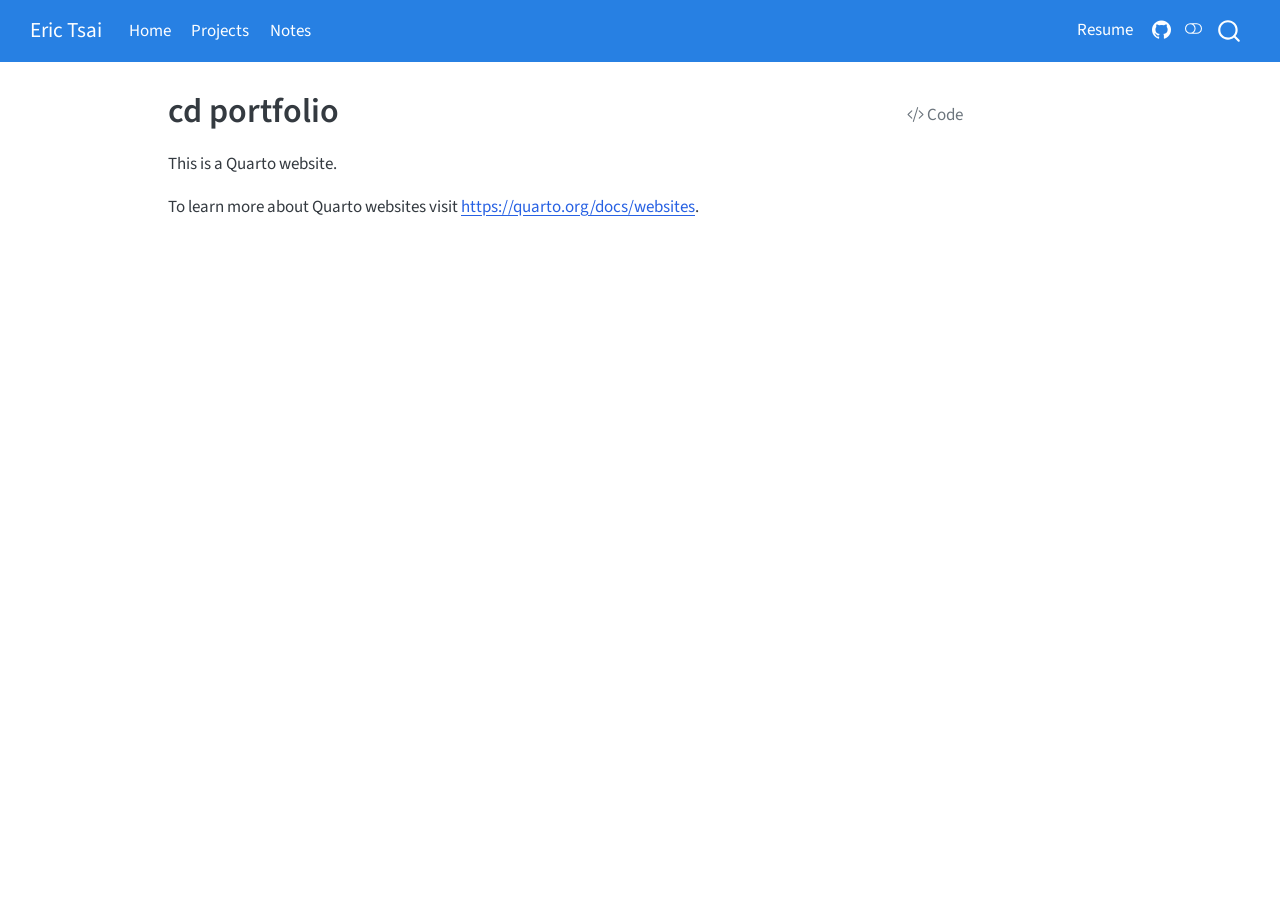
==== index.html @ af66fcae "Built site for gh-pages" ====
<!DOCTYPE html>
<html xmlns="http://www.w3.org/1999/xhtml" lang="en" xml:lang="en"><head>

<meta charset="utf-8">
<meta name="generator" content="quarto-1.9.37">

<meta name="viewport" content="width=device-width, initial-scale=1.0, user-scalable=yes">


<title>cd portfolio – Eric Tsai</title>
<style>
/* Default styles provided by pandoc.
** See https://pandoc.org/MANUAL.html#variables-for-html for config info.
*/
code{white-space: pre-wrap;}
span.smallcaps{font-variant: small-caps;}
div.columns{display: flex; gap: min(4vw, 1.5em);}
div.column{flex: auto; overflow-x: auto;}
div.hanging-indent{margin-left: 1.5em; text-indent: -1.5em;}
ul.task-list{list-style: none;}
ul.task-list li input[type="checkbox"] {
  width: 0.8em;
  margin: 0 0.8em 0.2em -1em; /* quarto-specific, see https://github.com/quarto-dev/quarto-cli/issues/4556 */ 
  vertical-align: middle;
}
/* CSS for syntax highlighting */
html { -webkit-text-size-adjust: 100%; }
pre > code.sourceCode { white-space: pre; position: relative; }
pre > code.sourceCode > span { display: inline-block; line-height: 1.25; }
pre > code.sourceCode > span:empty { height: 1.2em; }
.sourceCode { overflow: visible; }
code.sourceCode > span { color: inherit; text-decoration: inherit; }
div.sourceCode { margin: 1em 0; }
pre.sourceCode { margin: 0; }
@media screen {
div.sourceCode { overflow: auto; }
}
@media print {
pre > code.sourceCode { white-space: pre-wrap; }
pre > code.sourceCode > span { text-indent: -5em; padding-left: 5em; }
}
pre.numberSource code
  { counter-reset: source-line 0; }
pre.numberSource code > span
  { position: relative; left: -4em; counter-increment: source-line; }
pre.numberSource code > span > a:first-child::before
  { content: counter(source-line);
    position: relative; left: -1em; text-align: right; vertical-align: baseline;
    border: none; display: inline-block;
    -webkit-touch-callout: none; -webkit-user-select: none;
    -khtml-user-select: none; -moz-user-select: none;
    -ms-user-select: none; user-select: none;
    padding: 0 4px; width: 4em;
  }
pre.numberSource { margin-left: 3em;  padding-left: 4px; }
div.sourceCode
  {   }
@media screen {
pre > code.sourceCode > span > a:first-child::before { text-decoration: underline; }
}
</style>


<script src="site_libs/quarto-nav/quarto-nav.js"></script>
<script src="site_libs/quarto-nav/headroom.min.js"></script>
<script src="site_libs/clipboard/clipboard.min.js"></script>
<script src="site_libs/quarto-search/autocomplete.umd.js"></script>
<script src="site_libs/quarto-search/fuse.min.js"></script>
<script src="site_libs/quarto-search/quarto-search.js"></script>
<meta name="quarto:offset" content="./">
<script src="site_libs/quarto-html/quarto.js" type="module"></script>
<script src="site_libs/quarto-html/tabsets/tabsets.js" type="module"></script>
<script src="site_libs/quarto-html/popper.min.js"></script>
<script src="site_libs/quarto-html/tippy.umd.min.js"></script>
<script src="site_libs/quarto-html/anchor.min.js"></script>
<link href="site_libs/quarto-html/tippy.css" rel="stylesheet">
<link href="site_libs/quarto-html/quarto-syntax-highlighting-7f8f88aac4f3542376d5c11b86a4c14d.css" rel="stylesheet" class="quarto-color-scheme" id="quarto-text-highlighting-styles">
<link href="site_libs/quarto-html/quarto-syntax-highlighting-dark-d0ae9245876894da5ac7e18953ecc5cc.css" rel="stylesheet" class="quarto-color-scheme quarto-color-alternate" id="quarto-text-highlighting-styles">
<link href="site_libs/quarto-html/quarto-syntax-highlighting-7f8f88aac4f3542376d5c11b86a4c14d.css" rel="stylesheet" class="quarto-color-scheme-extra" id="quarto-text-highlighting-styles">
<script src="site_libs/bootstrap/bootstrap.min.js"></script>
<link href="site_libs/bootstrap/bootstrap-icons.css" rel="stylesheet">
<link href="site_libs/bootstrap/bootstrap-62a0fb827630e33fd95d729094ca943e.min.css" rel="stylesheet" append-hash="true" class="quarto-color-scheme" id="quarto-bootstrap" data-mode="light">
<link href="site_libs/bootstrap/bootstrap-dark-b7bdb8a837edaaf307ffe49b41388927.min.css" rel="stylesheet" append-hash="true" class="quarto-color-scheme quarto-color-alternate" id="quarto-bootstrap" data-mode="dark">
<link href="site_libs/bootstrap/bootstrap-62a0fb827630e33fd95d729094ca943e.min.css" rel="stylesheet" append-hash="true" class="quarto-color-scheme-extra" id="quarto-bootstrap" data-mode="light">
<script id="quarto-search-options" type="application/json">{
  "location": "navbar",
  "copy-button": false,
  "collapse-after": 3,
  "panel-placement": "end",
  "type": "overlay",
  "limit": 50,
  "keyboard-shortcut": [
    "f",
    "/",
    "s"
  ],
  "show-item-context": false,
  "language": {
    "search-no-results-text": "No results",
    "search-matching-documents-text": "matching documents",
    "search-copy-link-title": "Copy link to search",
    "search-hide-matches-text": "Hide additional matches",
    "search-more-match-text": "more match in this document",
    "search-more-matches-text": "more matches in this document",
    "search-clear-button-title": "Clear",
    "search-text-placeholder": "",
    "search-detached-cancel-button-title": "Cancel",
    "search-submit-button-title": "Submit",
    "search-label": "Search"
  }
}</script>


</head>

<body class="nav-fixed quarto-light"><script id="quarto-html-before-body" type="application/javascript">
    const toggleBodyColorMode = (bsSheetEl) => {
      const mode = bsSheetEl.getAttribute("data-mode");
      const bodyEl = window.document.querySelector("body");
      if (mode === "dark") {
        bodyEl.classList.add("quarto-dark");
        bodyEl.classList.remove("quarto-light");
      } else {
        bodyEl.classList.add("quarto-light");
        bodyEl.classList.remove("quarto-dark");
      }
    }
    const toggleBodyColorPrimary = () => {
      const bsSheetEl = window.document.querySelector("link#quarto-bootstrap:not([rel=disabled-stylesheet])");
      if (bsSheetEl) {
        toggleBodyColorMode(bsSheetEl);
      }
    }
    const setColorSchemeToggle = (alternate) => {
      const toggles = window.document.querySelectorAll('.quarto-color-scheme-toggle');
      for (let i=0; i < toggles.length; i++) {
        const toggle = toggles[i];
        if (toggle) {
          if (alternate) {
            toggle.classList.add("alternate");
          } else {
            toggle.classList.remove("alternate");
          }
        }
      }
    };
    const toggleColorMode = (alternate) => {
      // Switch the stylesheets
      const primaryStylesheets = window.document.querySelectorAll('link.quarto-color-scheme:not(.quarto-color-alternate)');
      const alternateStylesheets = window.document.querySelectorAll('link.quarto-color-scheme.quarto-color-alternate');
      manageTransitions('#quarto-margin-sidebar .nav-link', false);
      if (alternate) {
        // note: dark is layered on light, we don't disable primary!
        enableStylesheet(alternateStylesheets);
        for (const sheetNode of alternateStylesheets) {
          if (sheetNode.id === "quarto-bootstrap") {
            toggleBodyColorMode(sheetNode);
          }
        }
      } else {
        disableStylesheet(alternateStylesheets);
        enableStylesheet(primaryStylesheets)
        toggleBodyColorPrimary();
      }
      manageTransitions('#quarto-margin-sidebar .nav-link', true);
      // Switch the toggles
      setColorSchemeToggle(alternate)
      // Hack to workaround the fact that safari doesn't
      // properly recolor the scrollbar when toggling (#1455)
      if (navigator.userAgent.indexOf('Safari') > 0 && navigator.userAgent.indexOf('Chrome') == -1) {
        manageTransitions("body", false);
        window.scrollTo(0, 1);
        setTimeout(() => {
          window.scrollTo(0, 0);
          manageTransitions("body", true);
        }, 40);
      }
    }
    const disableStylesheet = (stylesheets) => {
      for (let i=0; i < stylesheets.length; i++) {
        const stylesheet = stylesheets[i];
        stylesheet.rel = 'disabled-stylesheet';
      }
    }
    const enableStylesheet = (stylesheets) => {
      for (let i=0; i < stylesheets.length; i++) {
        const stylesheet = stylesheets[i];
        if(stylesheet.rel !== 'stylesheet') { // for Chrome, which will still FOUC without this check
          stylesheet.rel = 'stylesheet';
        }
      }
    }
    const manageTransitions = (selector, allowTransitions) => {
      const els = window.document.querySelectorAll(selector);
      for (let i=0; i < els.length; i++) {
        const el = els[i];
        if (allowTransitions) {
          el.classList.remove('notransition');
        } else {
          el.classList.add('notransition');
        }
      }
    }
    const isFileUrl = () => {
      return window.location.protocol === 'file:';
    }
    const hasAlternateSentinel = () => {
      let styleSentinel = getColorSchemeSentinel();
      if (styleSentinel !== null) {
        return styleSentinel === "alternate";
      } else {
        return false;
      }
    }
    const setStyleSentinel = (alternate) => {
      const value = alternate ? "alternate" : "default";
      if (!isFileUrl()) {
        window.localStorage.setItem("quarto-color-scheme", value);
      } else {
        localAlternateSentinel = value;
      }
    }
    const getColorSchemeSentinel = () => {
      if (!isFileUrl()) {
        const storageValue = window.localStorage.getItem("quarto-color-scheme");
        return storageValue != null ? storageValue : localAlternateSentinel;
      } else {
        return localAlternateSentinel;
      }
    }
    const toggleGiscusIfUsed = (isAlternate, darkModeDefault) => {
      const baseTheme = document.querySelector('#giscus-base-theme')?.value ?? 'light';
      const alternateTheme = document.querySelector('#giscus-alt-theme')?.value ?? 'dark';
      let newTheme = '';
      if(authorPrefersDark) {
        newTheme = isAlternate ? baseTheme : alternateTheme;
      } else {
        newTheme = isAlternate ? alternateTheme : baseTheme;
      }
      const changeGiscusTheme = () => {
        // From: https://github.com/giscus/giscus/issues/336
        const sendMessage = (message) => {
          const iframe = document.querySelector('iframe.giscus-frame');
          if (!iframe) return;
          iframe.contentWindow.postMessage({ giscus: message }, 'https://giscus.app');
        }
        sendMessage({
          setConfig: {
            theme: newTheme
          }
        });
      }
      const isGiscussLoaded = window.document.querySelector('iframe.giscus-frame') !== null;
      if (isGiscussLoaded) {
        changeGiscusTheme();
      }
    };
    const authorPrefersDark = false;
    const darkModeDefault = authorPrefersDark;
      document.querySelector('link#quarto-text-highlighting-styles.quarto-color-scheme-extra').rel = 'disabled-stylesheet';
      document.querySelector('link#quarto-bootstrap.quarto-color-scheme-extra').rel = 'disabled-stylesheet';
    let localAlternateSentinel = darkModeDefault ? 'alternate' : 'default';
    // Dark / light mode switch
    window.quartoToggleColorScheme = () => {
      // Read the current dark / light value
      let toAlternate = !hasAlternateSentinel();
      toggleColorMode(toAlternate);
      setStyleSentinel(toAlternate);
      toggleGiscusIfUsed(toAlternate, darkModeDefault);
      window.dispatchEvent(new Event('resize'));
    };
    // Switch to dark mode if need be
    if (hasAlternateSentinel()) {
      toggleColorMode(true);
    } else {
      toggleColorMode(false);
    }
  </script>

<div id="quarto-search-results"></div>
  <header id="quarto-header" class="headroom fixed-top">
    <nav class="navbar navbar-expand-lg " data-bs-theme="dark">
      <div class="navbar-container container-fluid">
      <div class="navbar-brand-container mx-auto">
    <a class="navbar-brand" href="./index.html">
    <span class="navbar-title">Eric Tsai</span>
    </a>
  </div>
            <div id="quarto-search" class="" title="Search"></div>
          <button class="navbar-toggler" type="button" data-bs-toggle="collapse" data-bs-target="#navbarCollapse" aria-controls="navbarCollapse" role="menu" aria-expanded="false" aria-label="Toggle navigation" onclick="if (window.quartoToggleHeadroom) { window.quartoToggleHeadroom(); }">
  <span class="navbar-toggler-icon"></span>
</button>
          <div class="collapse navbar-collapse" id="navbarCollapse">
            <ul class="navbar-nav navbar-nav-scroll me-auto">
  <li class="nav-item">
    <a class="nav-link active" href="./index.html" aria-current="page"> 
<span class="menu-text">Home</span></a>
  </li>  
  <li class="nav-item">
    <a class="nav-link" href="./projects.html"> 
<span class="menu-text">Projects</span></a>
  </li>  
  <li class="nav-item">
    <a class="nav-link" href="./notes.html"> 
<span class="menu-text">Notes</span></a>
  </li>  
</ul>
            <ul class="navbar-nav navbar-nav-scroll ms-auto">
  <li class="nav-item">
    <a class="nav-link" href="./cv.html"> 
<span class="menu-text">Resume</span></a>
  </li>  
  <li class="nav-item compact">
    <a class="nav-link" href="https://github.com/naughtyourboi"> <i class="bi bi-github" role="img">
</i> 
<span class="menu-text"></span></a>
  </li>  
</ul>
          </div> <!-- /navcollapse -->
            <div class="quarto-navbar-tools">
  <a href="" class="quarto-color-scheme-toggle quarto-navigation-tool  px-1" onclick="window.quartoToggleColorScheme(); return false;" title="Toggle dark mode"><i class="bi"></i></a>
</div>
      </div> <!-- /container-fluid -->
    </nav>
</header>
<!-- content -->
<div id="quarto-content" class="quarto-container page-columns page-rows-contents page-layout-article page-navbar">
<!-- sidebar -->
<!-- margin-sidebar -->
    <div id="quarto-margin-sidebar" class="sidebar margin-sidebar zindex-bottom">
        
    </div>
<!-- main -->
<main class="content" id="quarto-document-content">


<header id="title-block-header" class="quarto-title-block default">
<div class="quarto-title">
<div class="quarto-title-block"><div><h1 class="title">cd portfolio</h1><button type="button" class="btn code-tools-button" id="quarto-code-tools-source"><i class="bi"></i> Code</button></div></div>
</div>



<div class="quarto-title-meta">

    
  
    
  </div>
  


</header>


<p>This is a Quarto website.</p>
<p>To learn more about Quarto websites visit <a href="https://quarto.org/docs/websites" class="uri">https://quarto.org/docs/websites</a>.</p>


<!-- -->


</main> <!-- /main -->
<script id="quarto-html-after-body" type="application/javascript">
  window.document.addEventListener("DOMContentLoaded", function (event) {
    // Ensure there is a toggle, if there isn't float one in the top right
    if (window.document.querySelector('.quarto-color-scheme-toggle') === null) {
      const a = window.document.createElement('a');
      a.classList.add('top-right');
      a.classList.add('quarto-color-scheme-toggle');
      a.href = "";
      a.onclick = function() { try { window.quartoToggleColorScheme(); } catch {} return false; };
      const i = window.document.createElement("i");
      i.classList.add('bi');
      a.appendChild(i);
      window.document.body.appendChild(a);
    }
    setColorSchemeToggle(hasAlternateSentinel())
    const icon = "";
    const anchorJS = new window.AnchorJS();
    anchorJS.options = {
      placement: 'right',
      icon: icon
    };
    anchorJS.add('.anchored');
    const isCodeAnnotation = (el) => {
      for (const clz of el.classList) {
        if (clz.startsWith('code-annotation-')) {                     
          return true;
        }
      }
      return false;
    }
    const onCopySuccess = function(e) {
      // button target
      const button = e.trigger;
      // don't keep focus
      button.blur();
      // flash "checked"
      button.classList.add('code-copy-button-checked');
      var currentTitle = button.getAttribute("title");
      button.setAttribute("title", "Copied!");
      let tooltip;
      if (window.bootstrap) {
        button.setAttribute("data-bs-toggle", "tooltip");
        button.setAttribute("data-bs-placement", "left");
        button.setAttribute("data-bs-title", "Copied!");
        tooltip = new bootstrap.Tooltip(button, 
          { trigger: "manual", 
            customClass: "code-copy-button-tooltip",
            offset: [0, -8]});
        tooltip.show();    
      }
      setTimeout(function() {
        if (tooltip) {
          tooltip.hide();
          button.removeAttribute("data-bs-title");
          button.removeAttribute("data-bs-toggle");
          button.removeAttribute("data-bs-placement");
        }
        button.setAttribute("title", currentTitle);
        button.classList.remove('code-copy-button-checked');
      }, 1000);
      // clear code selection
      e.clearSelection();
    }
    const getTextToCopy = function(trigger) {
      const outerScaffold = trigger.parentElement.cloneNode(true);
      const codeEl = outerScaffold.querySelector('code');
      for (const childEl of codeEl.children) {
        if (isCodeAnnotation(childEl)) {
          childEl.remove();
        }
      }
      return codeEl.innerText;
    }
    const clipboard = new window.ClipboardJS('.code-copy-button:not([data-in-quarto-modal])', {
      text: getTextToCopy
    });
    clipboard.on('success', onCopySuccess);
    if (window.document.getElementById('quarto-embedded-source-code-modal')) {
      const clipboardModal = new window.ClipboardJS('.code-copy-button[data-in-quarto-modal]', {
        text: getTextToCopy,
        container: window.document.getElementById('quarto-embedded-source-code-modal')
      });
      clipboardModal.on('success', onCopySuccess);
    }
    const viewSource = window.document.getElementById('quarto-view-source') ||
                       window.document.getElementById('quarto-code-tools-source');
    if (viewSource) {
      const sourceUrl = viewSource.getAttribute("data-quarto-source-url");
      viewSource.addEventListener("click", function(e) {
        if (sourceUrl) {
          // rstudio viewer pane
          if (/\bcapabilities=\b/.test(window.location)) {
            window.open(sourceUrl);
          } else {
            window.location.href = sourceUrl;
          }
        } else {
          const modal = new bootstrap.Modal(document.getElementById('quarto-embedded-source-code-modal'));
          modal.show();
        }
        return false;
      });
    }
    function toggleCodeHandler(show) {
      return function(e) {
        const detailsSrc = window.document.querySelectorAll(".cell > details > .sourceCode");
        for (let i=0; i<detailsSrc.length; i++) {
          const details = detailsSrc[i].parentElement;
          if (show) {
            details.open = true;
          } else {
            details.removeAttribute("open");
          }
        }
        const cellCodeDivs = window.document.querySelectorAll(".cell > .sourceCode");
        const fromCls = show ? "hidden" : "unhidden";
        const toCls = show ? "unhidden" : "hidden";
        for (let i=0; i<cellCodeDivs.length; i++) {
          const codeDiv = cellCodeDivs[i];
          if (codeDiv.classList.contains(fromCls)) {
            codeDiv.classList.remove(fromCls);
            codeDiv.classList.add(toCls);
          } 
        }
        return false;
      }
    }
    const hideAllCode = window.document.getElementById("quarto-hide-all-code");
    if (hideAllCode) {
      hideAllCode.addEventListener("click", toggleCodeHandler(false));
    }
    const showAllCode = window.document.getElementById("quarto-show-all-code");
    if (showAllCode) {
      showAllCode.addEventListener("click", toggleCodeHandler(true));
    }
      var localhostRegex = new RegExp(/^(?:http|https):\/\/localhost\:?[0-9]*\//);
      var mailtoRegex = new RegExp(/^mailto:/);
        var filterRegex = new RegExp("https:\/\/naughtyourboi\.github\.io\/");
      var isInternal = (href) => {
          return filterRegex.test(href) || localhostRegex.test(href) || mailtoRegex.test(href);
      }
      // Inspect non-navigation links and adorn them if external
     var links = window.document.querySelectorAll('a[href]:not(.nav-link):not(.navbar-brand):not(.toc-action):not(.sidebar-link):not(.sidebar-item-toggle):not(.pagination-link):not(.no-external):not([aria-hidden]):not(.dropdown-item):not(.quarto-navigation-tool):not(.about-link)');
      for (var i=0; i<links.length; i++) {
        const link = links[i];
        if (!isInternal(link.href)) {
          // undo the damage that might have been done by quarto-nav.js in the case of
          // links that we want to consider external
          if (link.dataset.originalHref !== undefined) {
            link.href = link.dataset.originalHref;
          }
        }
      }
    function tippyHover(el, contentFn, onTriggerFn, onUntriggerFn) {
      const config = {
        allowHTML: true,
        maxWidth: 500,
        delay: 100,
        arrow: false,
        appendTo: function(el) {
            return el.parentElement;
        },
        interactive: true,
        interactiveBorder: 10,
        theme: 'quarto',
        placement: 'bottom-start',
      };
      if (contentFn) {
        config.content = contentFn;
      }
      if (onTriggerFn) {
        config.onTrigger = onTriggerFn;
      }
      if (onUntriggerFn) {
        config.onUntrigger = onUntriggerFn;
      }
      window.tippy(el, config); 
    }
    const noterefs = window.document.querySelectorAll('a[role="doc-noteref"]');
    for (var i=0; i<noterefs.length; i++) {
      const ref = noterefs[i];
      tippyHover(ref, function() {
        // use id or data attribute instead here
        let href = ref.getAttribute('data-footnote-href') || ref.getAttribute('href');
        try { href = new URL(href).hash; } catch {}
        const id = href.replace(/^#\/?/, "");
        const note = window.document.getElementById(id);
        if (note) {
          return note.innerHTML;
        } else {
          return "";
        }
      });
    }
    const xrefs = window.document.querySelectorAll('a.quarto-xref');
    const processXRef = (id, note) => {
      // Strip column container classes
      const stripColumnClz = (el) => {
        el.classList.remove("page-full", "page-columns");
        if (el.children) {
          for (const child of el.children) {
            stripColumnClz(child);
          }
        }
      }
      stripColumnClz(note)
      if (id === null || id.startsWith('sec-')) {
        // Special case sections, only their first couple elements
        const container = document.createElement("div");
        if (note.children && note.children.length > 2) {
          container.appendChild(note.children[0].cloneNode(true));
          for (let i = 1; i < note.children.length; i++) {
            const child = note.children[i];
            if (child.tagName === "P" && child.innerText === "") {
              continue;
            } else {
              container.appendChild(child.cloneNode(true));
              break;
            }
          }
          if (window.Quarto?.typesetMath) {
            window.Quarto.typesetMath(container);
          }
          return container.innerHTML
        } else {
          if (window.Quarto?.typesetMath) {
            window.Quarto.typesetMath(note);
          }
          return note.innerHTML;
        }
      } else {
        // Remove any anchor links if they are present
        const anchorLink = note.querySelector('a.anchorjs-link');
        if (anchorLink) {
          anchorLink.remove();
        }
        if (window.Quarto?.typesetMath) {
          window.Quarto.typesetMath(note);
        }
        if (note.classList.contains("callout")) {
          return note.outerHTML;
        } else {
          return note.innerHTML;
        }
      }
    }
    for (var i=0; i<xrefs.length; i++) {
      const xref = xrefs[i];
      tippyHover(xref, undefined, function(instance) {
        instance.disable();
        let url = xref.getAttribute('href');
        let hash = undefined; 
        if (url.startsWith('#')) {
          hash = url;
        } else {
          try { hash = new URL(url).hash; } catch {}
        }
        if (hash) {
          const id = hash.replace(/^#\/?/, "");
          const note = window.document.getElementById(id);
          if (note !== null) {
            try {
              const html = processXRef(id, note.cloneNode(true));
              instance.setContent(html);
            } finally {
              instance.enable();
              instance.show();
            }
          } else {
            // See if we can fetch this
            fetch(url.split('#')[0])
            .then(res => res.text())
            .then(html => {
              const parser = new DOMParser();
              const htmlDoc = parser.parseFromString(html, "text/html");
              const note = htmlDoc.getElementById(id);
              if (note !== null) {
                const html = processXRef(id, note);
                instance.setContent(html);
              } 
            }).finally(() => {
              instance.enable();
              instance.show();
            });
          }
        } else {
          // See if we can fetch a full url (with no hash to target)
          // This is a special case and we should probably do some content thinning / targeting
          fetch(url)
          .then(res => res.text())
          .then(html => {
            const parser = new DOMParser();
            const htmlDoc = parser.parseFromString(html, "text/html");
            const note = htmlDoc.querySelector('main.content');
            if (note !== null) {
              // This should only happen for chapter cross references
              // (since there is no id in the URL)
              // remove the first header
              if (note.children.length > 0 && note.children[0].tagName === "HEADER") {
                note.children[0].remove();
              }
              const html = processXRef(null, note);
              instance.setContent(html);
            } 
          }).finally(() => {
            instance.enable();
            instance.show();
          });
        }
      }, function(instance) {
      });
    }
        let selectedAnnoteEl;
        const selectorForAnnotation = ( cell, annotation) => {
          let cellAttr = 'data-code-cell="' + cell + '"';
          let lineAttr = 'data-code-annotation="' +  annotation + '"';
          const selector = 'span[' + cellAttr + '][' + lineAttr + ']';
          return selector;
        }
        const selectCodeLines = (annoteEl) => {
          const doc = window.document;
          const targetCell = annoteEl.getAttribute("data-target-cell");
          const targetAnnotation = annoteEl.getAttribute("data-target-annotation");
          const annoteSpan = window.document.querySelector(selectorForAnnotation(targetCell, targetAnnotation));
          const lines = annoteSpan.getAttribute("data-code-lines").split(",");
          const lineIds = lines.map((line) => {
            return targetCell + "-" + line;
          })
          let top = null;
          let height = null;
          let parent = null;
          if (lineIds.length > 0) {
              //compute the position of the single el (top and bottom and make a div)
              const el = window.document.getElementById(lineIds[0]);
              top = el.offsetTop;
              height = el.offsetHeight;
              parent = el.parentElement.parentElement;
            if (lineIds.length > 1) {
              const lastEl = window.document.getElementById(lineIds[lineIds.length - 1]);
              const bottom = lastEl.offsetTop + lastEl.offsetHeight;
              height = bottom - top;
            }
            if (top !== null && height !== null && parent !== null) {
              // cook up a div (if necessary) and position it 
              let div = window.document.getElementById("code-annotation-line-highlight");
              if (div === null) {
                div = window.document.createElement("div");
                div.setAttribute("id", "code-annotation-line-highlight");
                div.style.position = 'absolute';
                parent.appendChild(div);
              }
              div.style.top = top - 2 + "px";
              div.style.height = height + 4 + "px";
              div.style.left = 0;
              let gutterDiv = window.document.getElementById("code-annotation-line-highlight-gutter");
              if (gutterDiv === null) {
                gutterDiv = window.document.createElement("div");
                gutterDiv.setAttribute("id", "code-annotation-line-highlight-gutter");
                gutterDiv.style.position = 'absolute';
                const codeCell = window.document.getElementById(targetCell);
                const gutter = codeCell.querySelector('.code-annotation-gutter');
                gutter.appendChild(gutterDiv);
              }
              gutterDiv.style.top = top - 2 + "px";
              gutterDiv.style.height = height + 4 + "px";
            }
            selectedAnnoteEl = annoteEl;
          }
        };
        const unselectCodeLines = () => {
          const elementsIds = ["code-annotation-line-highlight", "code-annotation-line-highlight-gutter"];
          elementsIds.forEach((elId) => {
            const div = window.document.getElementById(elId);
            if (div) {
              div.remove();
            }
          });
          selectedAnnoteEl = undefined;
        };
          // Handle positioning of the toggle
      window.addEventListener(
        "resize",
        throttle(() => {
          elRect = undefined;
          if (selectedAnnoteEl) {
            selectCodeLines(selectedAnnoteEl);
          }
        }, 10)
      );
      function throttle(fn, ms) {
      let throttle = false;
      let timer;
        return (...args) => {
          if(!throttle) { // first call gets through
              fn.apply(this, args);
              throttle = true;
          } else { // all the others get throttled
              if(timer) clearTimeout(timer); // cancel #2
              timer = setTimeout(() => {
                fn.apply(this, args);
                timer = throttle = false;
              }, ms);
          }
        };
      }
        // Attach click handler to the DT
        const annoteDls = window.document.querySelectorAll('dt[data-target-cell]');
        for (const annoteDlNode of annoteDls) {
          annoteDlNode.addEventListener('click', (event) => {
            const clickedEl = event.target;
            if (clickedEl !== selectedAnnoteEl) {
              unselectCodeLines();
              const activeEl = window.document.querySelector('dt[data-target-cell].code-annotation-active');
              if (activeEl) {
                activeEl.classList.remove('code-annotation-active');
              }
              selectCodeLines(clickedEl);
              clickedEl.classList.add('code-annotation-active');
            } else {
              // Unselect the line
              unselectCodeLines();
              clickedEl.classList.remove('code-annotation-active');
            }
          });
        }
    const findCites = (el) => {
      const parentEl = el.parentElement;
      if (parentEl) {
        const cites = parentEl.dataset.cites;
        if (cites) {
          return {
            el,
            cites: cites.split(' ')
          };
        } else {
          return findCites(el.parentElement)
        }
      } else {
        return undefined;
      }
    };
    var bibliorefs = window.document.querySelectorAll('a[role="doc-biblioref"]');
    for (var i=0; i<bibliorefs.length; i++) {
      const ref = bibliorefs[i];
      const citeInfo = findCites(ref);
      if (citeInfo) {
        tippyHover(citeInfo.el, function() {
          var popup = window.document.createElement('div');
          citeInfo.cites.forEach(function(cite) {
            var citeDiv = window.document.createElement('div');
            citeDiv.classList.add('hanging-indent');
            citeDiv.classList.add('csl-entry');
            var biblioDiv = window.document.getElementById('ref-' + cite);
            if (biblioDiv) {
              citeDiv.innerHTML = biblioDiv.innerHTML;
            }
            popup.appendChild(citeDiv);
          });
          return popup.innerHTML;
        });
      }
    }
  });
  </script><div class="modal fade" id="quarto-embedded-source-code-modal" tabindex="-1" aria-labelledby="quarto-embedded-source-code-modal-label" aria-hidden="true"><div class="modal-dialog modal-dialog-scrollable"><div class="modal-content"><div class="modal-header"><h5 class="modal-title" id="quarto-embedded-source-code-modal-label">Source Code</h5><button class="btn-close" data-bs-dismiss="modal"></button></div><div class="modal-body"><div class="">
<div class="code-copy-outer-scaffold"><div class="sourceCode" id="cb1" data-shortcodes="false"><pre class="sourceCode markdown code-with-copy"><code class="sourceCode markdown"><span id="cb1-1"><a href="#cb1-1" aria-hidden="true" tabindex="-1"></a><span class="co">---</span></span>
<span id="cb1-2"><a href="#cb1-2" aria-hidden="true" tabindex="-1"></a><span class="an">title:</span><span class="co"> "cd portfolio"</span></span>
<span id="cb1-3"><a href="#cb1-3" aria-hidden="true" tabindex="-1"></a><span class="co">---</span></span>
<span id="cb1-4"><a href="#cb1-4" aria-hidden="true" tabindex="-1"></a></span>
<span id="cb1-5"><a href="#cb1-5" aria-hidden="true" tabindex="-1"></a>This is a Quarto website.</span>
<span id="cb1-6"><a href="#cb1-6" aria-hidden="true" tabindex="-1"></a></span>
<span id="cb1-7"><a href="#cb1-7" aria-hidden="true" tabindex="-1"></a>To learn more about Quarto websites visit <span class="ot">&lt;https://quarto.org/docs/websites&gt;</span>.</span></code></pre></div><button title="Copy to Clipboard" class="code-copy-button" data-in-quarto-modal=""><i class="bi"></i></button></div>
</div></div></div></div></div>
</div> <!-- /content -->




</body></html>
---- site_libs/quarto-html/tippy.css ----
.tippy-box[data-animation=fade][data-state=hidden]{opacity:0}[data-tippy-root]{max-width:calc(100vw - 10px)}.tippy-box{position:relative;background-color:#333;color:#fff;border-radius:4px;font-size:14px;line-height:1.4;white-space:normal;outline:0;transition-property:transform,visibility,opacity}.tippy-box[data-placement^=top]>.tippy-arrow{bottom:0}.tippy-box[data-placement^=top]>.tippy-arrow:before{bottom:-7px;left:0;border-width:8px 8px 0;border-top-color:initial;transform-origin:center top}.tippy-box[data-placement^=bottom]>.tippy-arrow{top:0}.tippy-box[data-placement^=bottom]>.tippy-arrow:before{top:-7px;left:0;border-width:0 8px 8px;border-bottom-color:initial;transform-origin:center bottom}.tippy-box[data-placement^=left]>.tippy-arrow{right:0}.tippy-box[data-placement^=left]>.tippy-arrow:before{border-width:8px 0 8px 8px;border-left-color:initial;right:-7px;transform-origin:center left}.tippy-box[data-placement^=right]>.tippy-arrow{left:0}.tippy-box[data-placement^=right]>.tippy-arrow:before{left:-7px;border-width:8px 8px 8px 0;border-right-color:initial;transform-origin:center right}.tippy-box[data-inertia][data-state=visible]{transition-timing-function:cubic-bezier(.54,1.5,.38,1.11)}.tippy-arrow{width:16px;height:16px;color:#333}.tippy-arrow:before{content:"";position:absolute;border-color:transparent;border-style:solid}.tippy-content{position:relative;padding:5px 9px;z-index:1}
---- site_libs/quarto-html/quarto-syntax-highlighting-7f8f88aac4f3542376d5c11b86a4c14d.css ----
/* quarto syntax highlight colors */
:root {
  --quarto-hl-ot-color: #003B4F;
  --quarto-hl-at-color: #657422;
  --quarto-hl-ss-color: #20794D;
  --quarto-hl-an-color: #5E5E5E;
  --quarto-hl-fu-color: #4758AB;
  --quarto-hl-st-color: #20794D;
  --quarto-hl-cf-color: #003B4F;
  --quarto-hl-op-color: #5E5E5E;
  --quarto-hl-er-color: #AD0000;
  --quarto-hl-bn-color: #AD0000;
  --quarto-hl-al-color: #AD0000;
  --quarto-hl-va-color: #111111;
  --quarto-hl-bu-color: inherit;
  --quarto-hl-ex-color: inherit;
  --quarto-hl-pp-color: #AD0000;
  --quarto-hl-in-color: #5E5E5E;
  --quarto-hl-vs-color: #20794D;
  --quarto-hl-wa-color: #5E5E5E;
  --quarto-hl-do-color: #5E5E5E;
  --quarto-hl-im-color: #00769E;
  --quarto-hl-ch-color: #20794D;
  --quarto-hl-dt-color: #AD0000;
  --quarto-hl-fl-color: #AD0000;
  --quarto-hl-co-color: #5E5E5E;
  --quarto-hl-cv-color: #5E5E5E;
  --quarto-hl-cn-color: #8f5902;
  --quarto-hl-sc-color: #5E5E5E;
  --quarto-hl-dv-color: #AD0000;
  --quarto-hl-kw-color: #003B4F;
}

/* other quarto variables */
:root {
  --quarto-font-monospace: SFMono-Regular, Menlo, Monaco, Consolas, "Liberation Mono", "Courier New", monospace;
}

/* syntax highlight based on Pandoc's rules */
pre > code.sourceCode > span {
  color: #003B4F;
}

code.sourceCode > span {
  color: #003B4F;
}

div.sourceCode,
div.sourceCode pre.sourceCode {
  color: #003B4F;
}

/* Normal */
code span {
  color: #003B4F;
}

/* Alert */
code span.al {
  color: #AD0000;
  font-style: inherit;
}

/* Annotation */
code span.an {
  color: #5E5E5E;
  font-style: inherit;
}

/* Attribute */
code span.at {
  color: #657422;
  font-style: inherit;
}

/* BaseN */
code span.bn {
  color: #AD0000;
  font-style: inherit;
}

/* BuiltIn */
code span.bu {
  font-style: inherit;
}

/* ControlFlow */
code span.cf {
  color: #003B4F;
  font-weight: bold;
  font-style: inherit;
}

/* Char */
code span.ch {
  color: #20794D;
  font-style: inherit;
}

/* Constant */
code span.cn {
  color: #8f5902;
  font-style: inherit;
}

/* Comment */
code span.co {
  color: #5E5E5E;
  font-style: inherit;
}

/* CommentVar */
code span.cv {
  color: #5E5E5E;
  font-style: italic;
}

/* Documentation */
code span.do {
  color: #5E5E5E;
  font-style: italic;
}

/* DataType */
code span.dt {
  color: #AD0000;
  font-style: inherit;
}

/* DecVal */
code span.dv {
  color: #AD0000;
  font-style: inherit;
}

/* Error */
code span.er {
  color: #AD0000;
  font-style: inherit;
}

/* Extension */
code span.ex {
  font-style: inherit;
}

/* Float */
code span.fl {
  color: #AD0000;
  font-style: inherit;
}

/* Function */
code span.fu {
  color: #4758AB;
  font-style: inherit;
}

/* Import */
code span.im {
  color: #00769E;
  font-style: inherit;
}

/* Information */
code span.in {
  color: #5E5E5E;
  font-style: inherit;
}

/* Keyword */
code span.kw {
  color: #003B4F;
  font-weight: bold;
  font-style: inherit;
}

/* Operator */
code span.op {
  color: #5E5E5E;
  font-style: inherit;
}

/* Other */
code span.ot {
  color: #003B4F;
  font-style: inherit;
}

/* Preprocessor */
code span.pp {
  color: #AD0000;
  font-style: inherit;
}

/* SpecialChar */
code span.sc {
  color: #5E5E5E;
  font-style: inherit;
}

/* SpecialString */
code span.ss {
  color: #20794D;
  font-style: inherit;
}

/* String */
code span.st {
  color: #20794D;
  font-style: inherit;
}

/* Variable */
code span.va {
  color: #111111;
  font-style: inherit;
}

/* VerbatimString */
code span.vs {
  color: #20794D;
  font-style: inherit;
}

/* Warning */
code span.wa {
  color: #5E5E5E;
  font-style: italic;
}

.prevent-inlining {
  content: "</";
}

/*# sourceMappingURL=789ad8cd35626ba772517505b42a116e.css.map */
---- site_libs/quarto-html/quarto-syntax-highlighting-7f8f88aac4f3542376d5c11b86a4c14d.css ----
/* quarto syntax highlight colors */
:root {
  --quarto-hl-ot-color: #003B4F;
  --quarto-hl-at-color: #657422;
  --quarto-hl-ss-color: #20794D;
  --quarto-hl-an-color: #5E5E5E;
  --quarto-hl-fu-color: #4758AB;
  --quarto-hl-st-color: #20794D;
  --quarto-hl-cf-color: #003B4F;
  --quarto-hl-op-color: #5E5E5E;
  --quarto-hl-er-color: #AD0000;
  --quarto-hl-bn-color: #AD0000;
  --quarto-hl-al-color: #AD0000;
  --quarto-hl-va-color: #111111;
  --quarto-hl-bu-color: inherit;
  --quarto-hl-ex-color: inherit;
  --quarto-hl-pp-color: #AD0000;
  --quarto-hl-in-color: #5E5E5E;
  --quarto-hl-vs-color: #20794D;
  --quarto-hl-wa-color: #5E5E5E;
  --quarto-hl-do-color: #5E5E5E;
  --quarto-hl-im-color: #00769E;
  --quarto-hl-ch-color: #20794D;
  --quarto-hl-dt-color: #AD0000;
  --quarto-hl-fl-color: #AD0000;
  --quarto-hl-co-color: #5E5E5E;
  --quarto-hl-cv-color: #5E5E5E;
  --quarto-hl-cn-color: #8f5902;
  --quarto-hl-sc-color: #5E5E5E;
  --quarto-hl-dv-color: #AD0000;
  --quarto-hl-kw-color: #003B4F;
}

/* other quarto variables */
:root {
  --quarto-font-monospace: SFMono-Regular, Menlo, Monaco, Consolas, "Liberation Mono", "Courier New", monospace;
}

/* syntax highlight based on Pandoc's rules */
pre > code.sourceCode > span {
  color: #003B4F;
}

code.sourceCode > span {
  color: #003B4F;
}

div.sourceCode,
div.sourceCode pre.sourceCode {
  color: #003B4F;
}

/* Normal */
code span {
  color: #003B4F;
}

/* Alert */
code span.al {
  color: #AD0000;
  font-style: inherit;
}

/* Annotation */
code span.an {
  color: #5E5E5E;
  font-style: inherit;
}

/* Attribute */
code span.at {
  color: #657422;
  font-style: inherit;
}

/* BaseN */
code span.bn {
  color: #AD0000;
  font-style: inherit;
}

/* BuiltIn */
code span.bu {
  font-style: inherit;
}

/* ControlFlow */
code span.cf {
  color: #003B4F;
  font-weight: bold;
  font-style: inherit;
}

/* Char */
code span.ch {
  color: #20794D;
  font-style: inherit;
}

/* Constant */
code span.cn {
  color: #8f5902;
  font-style: inherit;
}

/* Comment */
code span.co {
  color: #5E5E5E;
  font-style: inherit;
}

/* CommentVar */
code span.cv {
  color: #5E5E5E;
  font-style: italic;
}

/* Documentation */
code span.do {
  color: #5E5E5E;
  font-style: italic;
}

/* DataType */
code span.dt {
  color: #AD0000;
  font-style: inherit;
}

/* DecVal */
code span.dv {
  color: #AD0000;
  font-style: inherit;
}

/* Error */
code span.er {
  color: #AD0000;
  font-style: inherit;
}

/* Extension */
code span.ex {
  font-style: inherit;
}

/* Float */
code span.fl {
  color: #AD0000;
  font-style: inherit;
}

/* Function */
code span.fu {
  color: #4758AB;
  font-style: inherit;
}

/* Import */
code span.im {
  color: #00769E;
  font-style: inherit;
}

/* Information */
code span.in {
  color: #5E5E5E;
  font-style: inherit;
}

/* Keyword */
code span.kw {
  color: #003B4F;
  font-weight: bold;
  font-style: inherit;
}

/* Operator */
code span.op {
  color: #5E5E5E;
  font-style: inherit;
}

/* Other */
code span.ot {
  color: #003B4F;
  font-style: inherit;
}

/* Preprocessor */
code span.pp {
  color: #AD0000;
  font-style: inherit;
}

/* SpecialChar */
code span.sc {
  color: #5E5E5E;
  font-style: inherit;
}

/* SpecialString */
code span.ss {
  color: #20794D;
  font-style: inherit;
}

/* String */
code span.st {
  color: #20794D;
  font-style: inherit;
}

/* Variable */
code span.va {
  color: #111111;
  font-style: inherit;
}

/* VerbatimString */
code span.vs {
  color: #20794D;
  font-style: inherit;
}

/* Warning */
code span.wa {
  color: #5E5E5E;
  font-style: italic;
}

.prevent-inlining {
  content: "</";
}

/*# sourceMappingURL=789ad8cd35626ba772517505b42a116e.css.map */
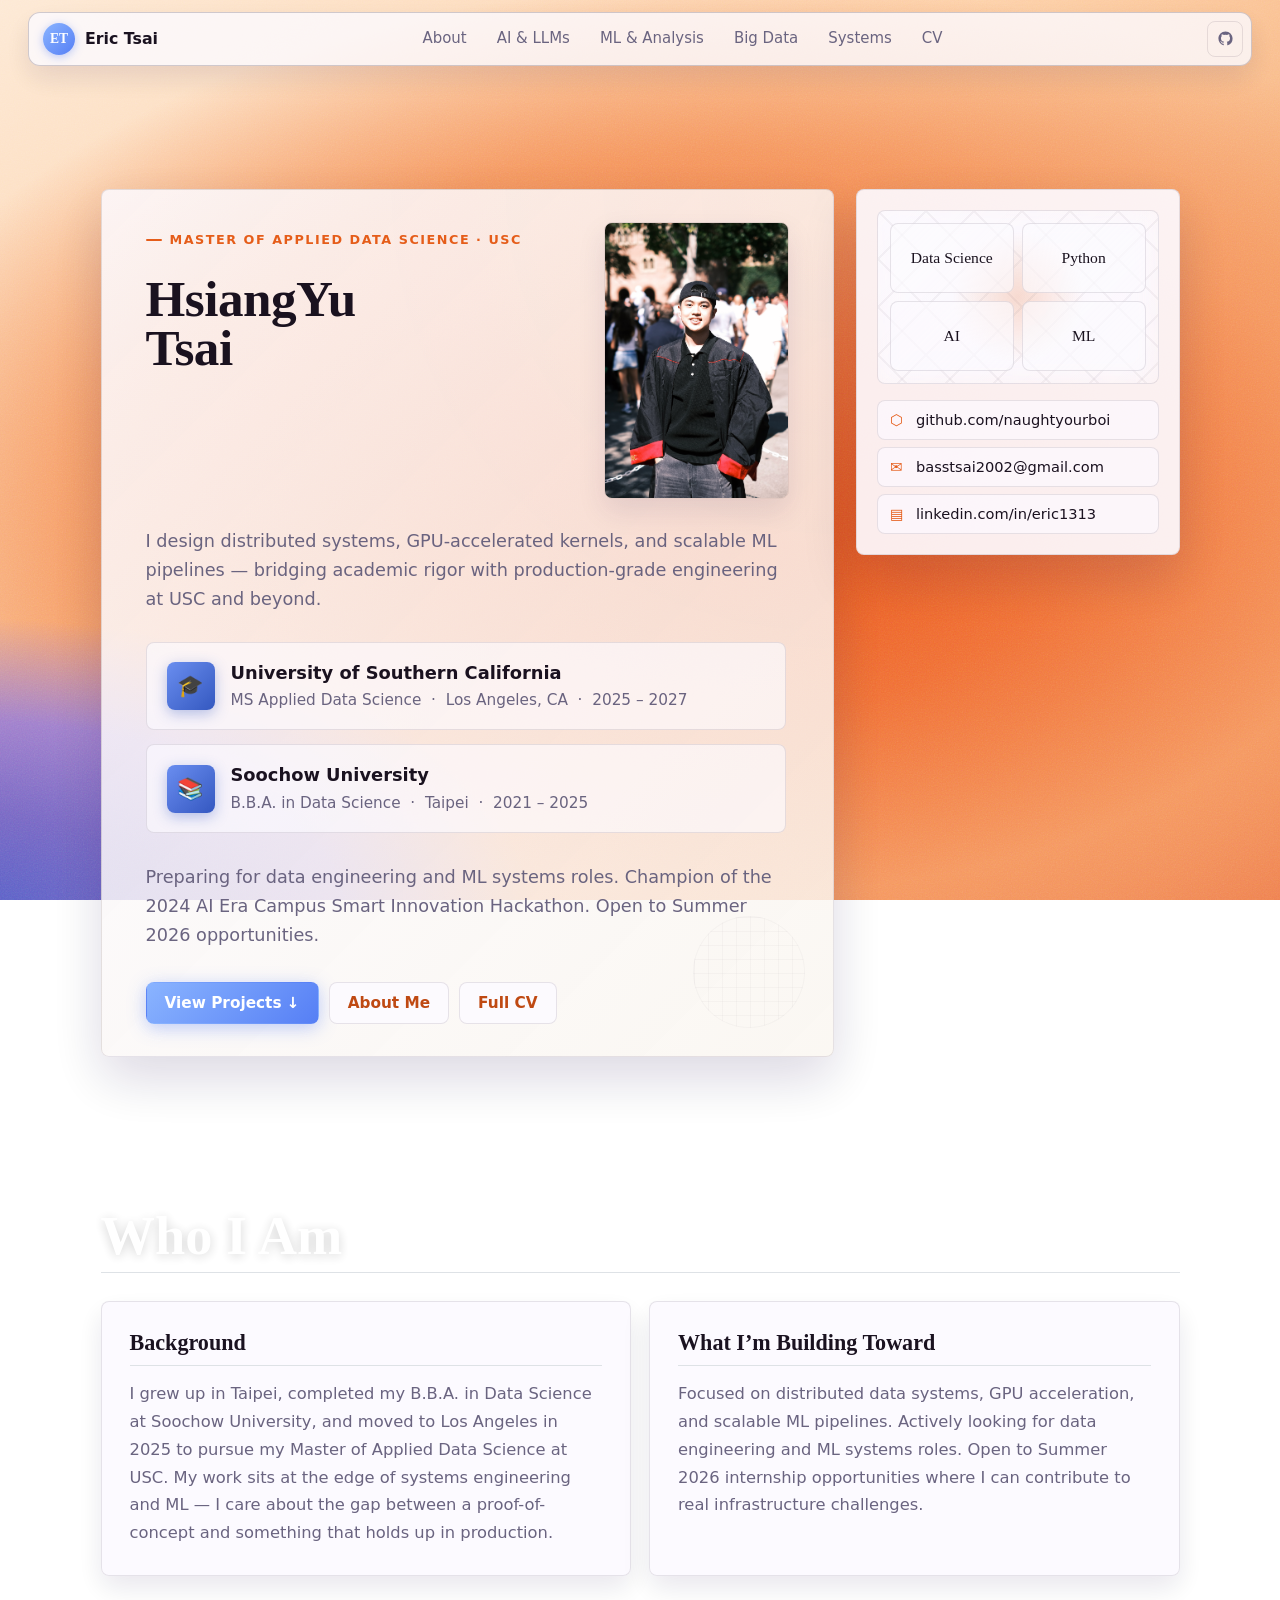
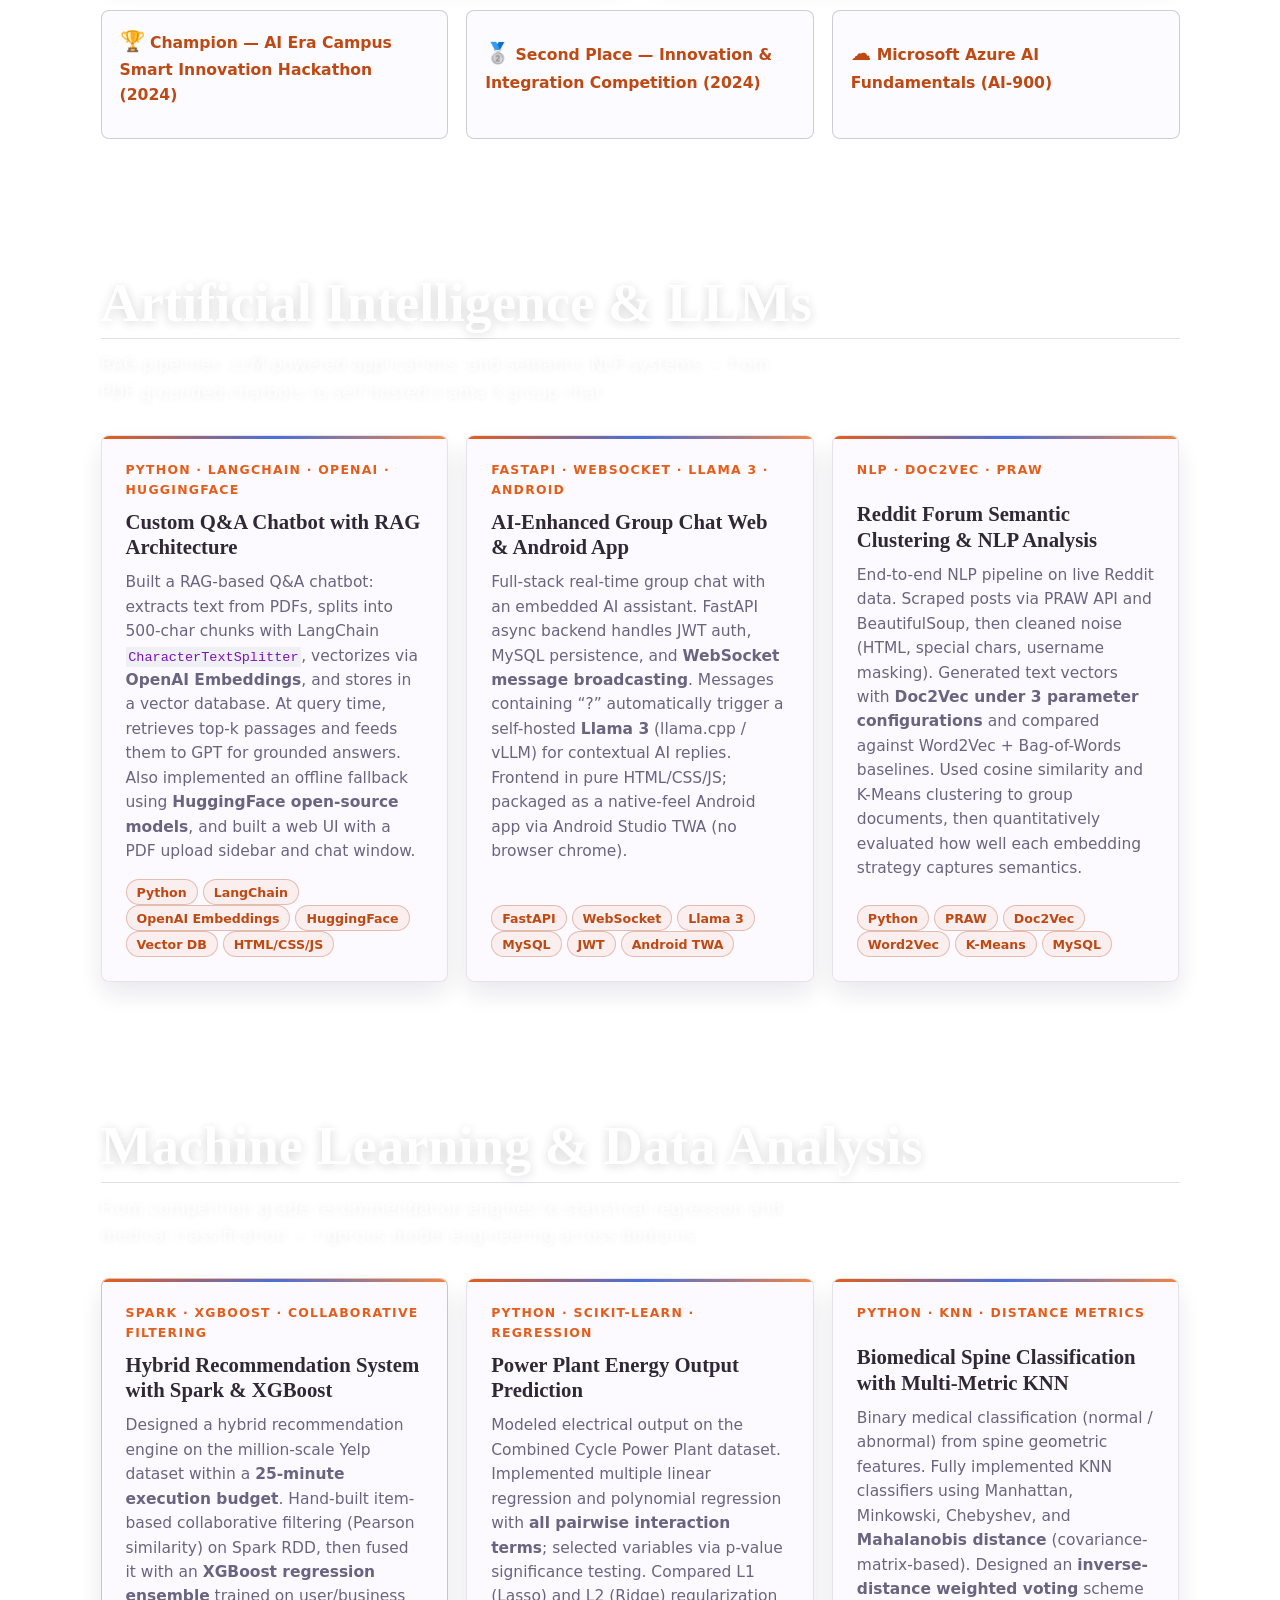
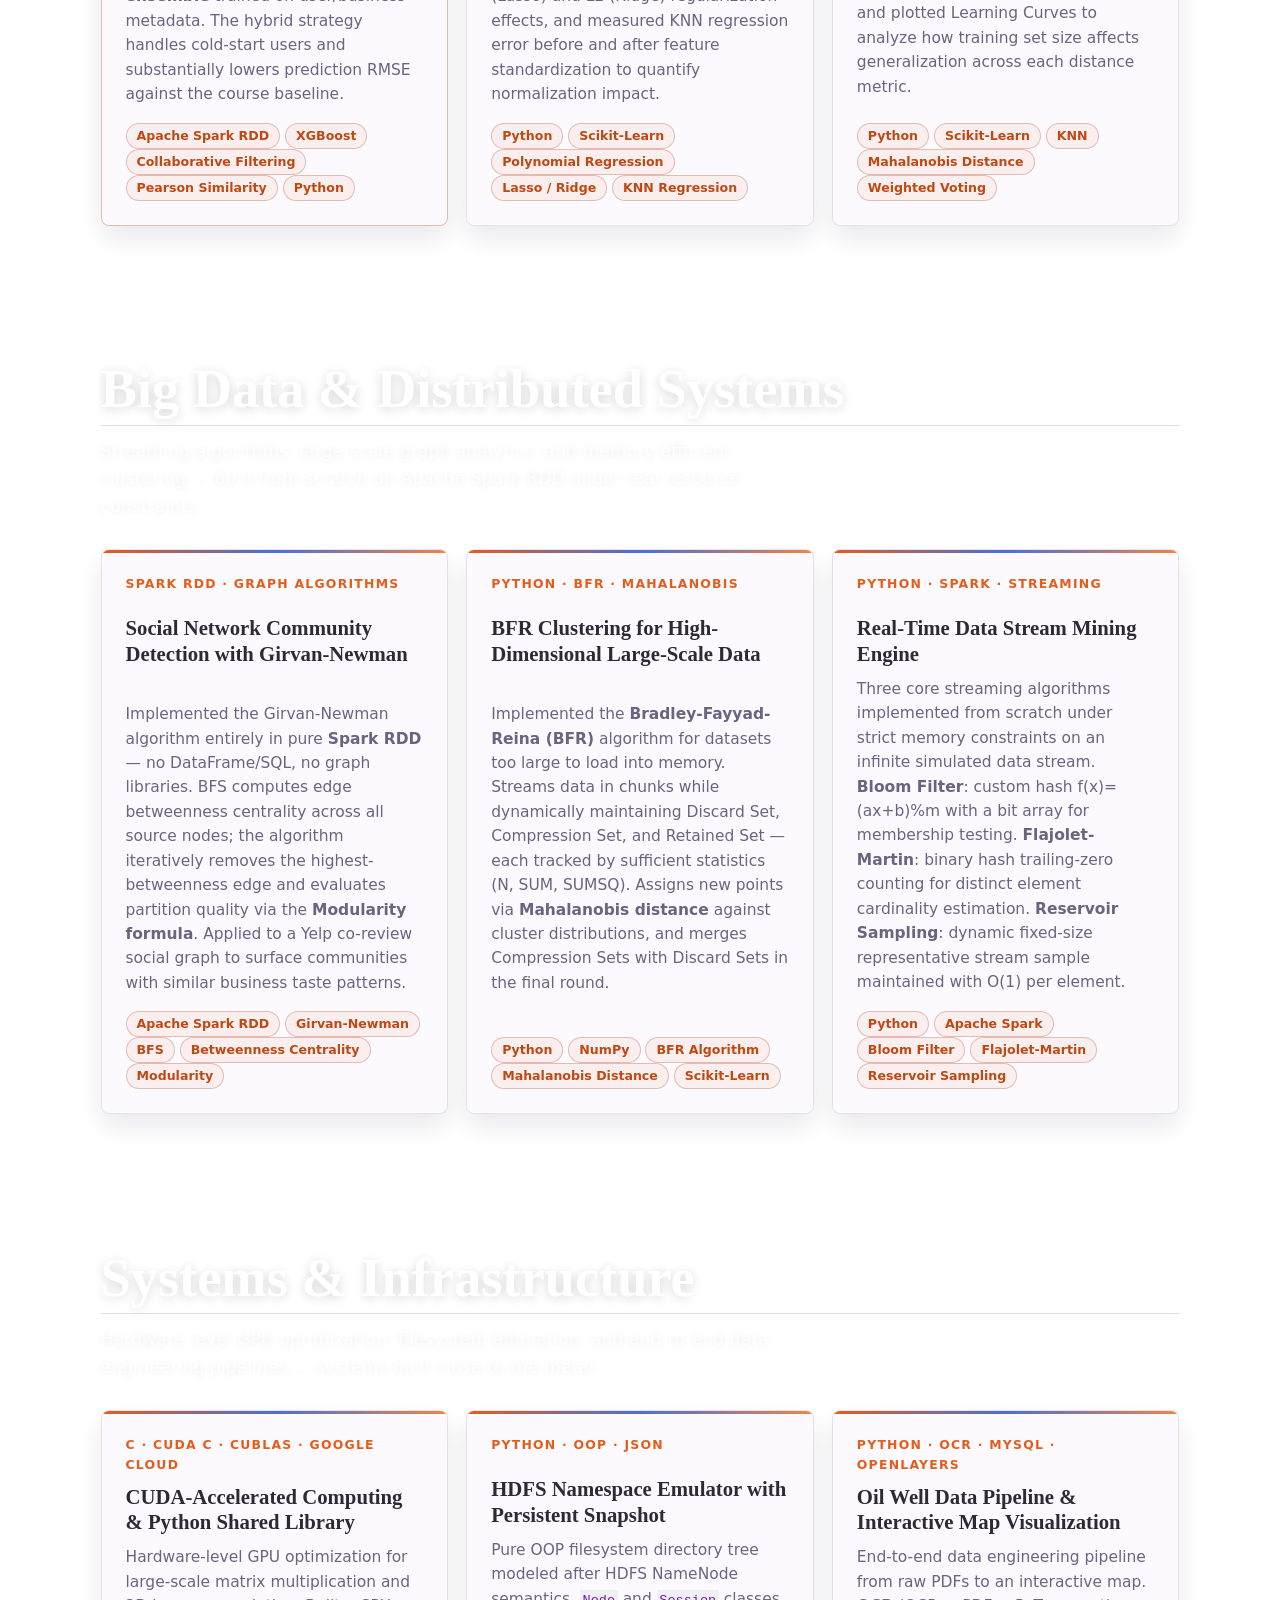
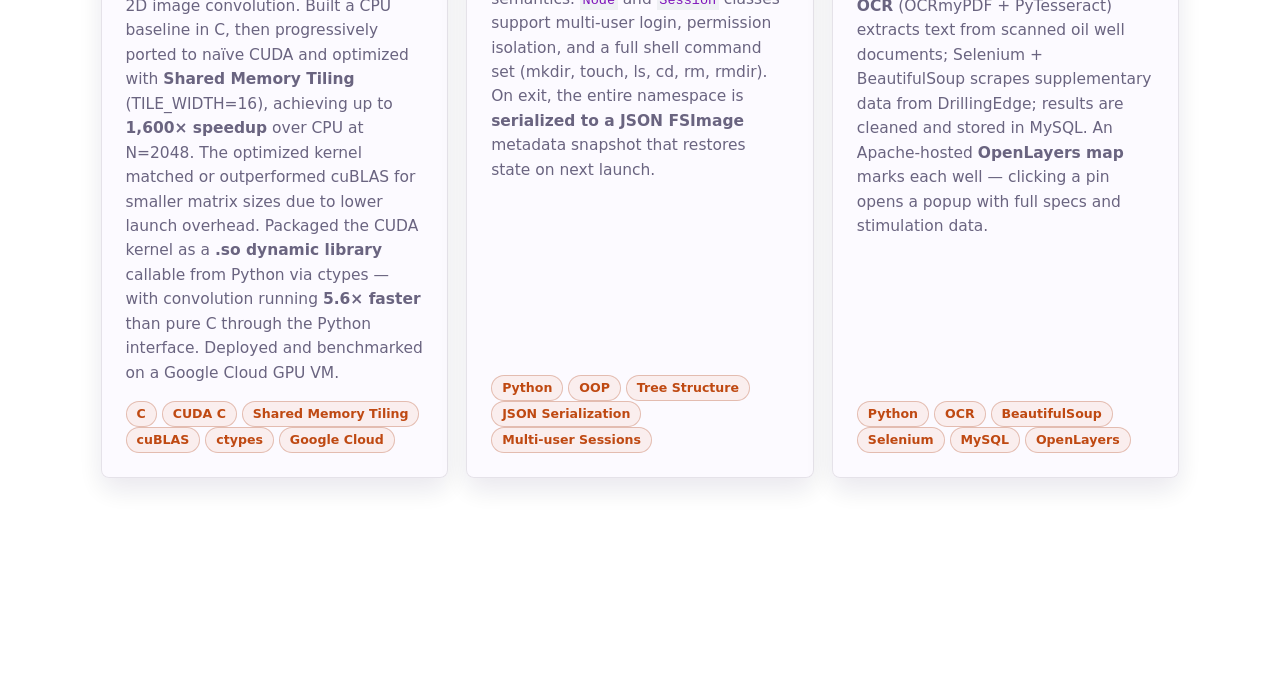
==== commit 05b7840a: "Built site for gh-pages" ====
--- a/index.html
+++ b/index.html
@@ -7,7 +7,7 @@
 <meta name="viewport" content="width=device-width, initial-scale=1.0, user-scalable=yes">
 
 
-<title>cd portfolio – Eric Tsai</title>
+<title>Eric Tsai</title>
 <style>
 /* Default styles provided by pandoc.
 ** See https://pandoc.org/MANUAL.html#variables-for-html for config info.
@@ -23,41 +23,6 @@
   margin: 0 0.8em 0.2em -1em; /* quarto-specific, see https://github.com/quarto-dev/quarto-cli/issues/4556 */ 
   vertical-align: middle;
 }
-/* CSS for syntax highlighting */
-html { -webkit-text-size-adjust: 100%; }
-pre > code.sourceCode { white-space: pre; position: relative; }
-pre > code.sourceCode > span { display: inline-block; line-height: 1.25; }
-pre > code.sourceCode > span:empty { height: 1.2em; }
-.sourceCode { overflow: visible; }
-code.sourceCode > span { color: inherit; text-decoration: inherit; }
-div.sourceCode { margin: 1em 0; }
-pre.sourceCode { margin: 0; }
-@media screen {
-div.sourceCode { overflow: auto; }
-}
-@media print {
-pre > code.sourceCode { white-space: pre-wrap; }
-pre > code.sourceCode > span { text-indent: -5em; padding-left: 5em; }
-}
-pre.numberSource code
-  { counter-reset: source-line 0; }
-pre.numberSource code > span
-  { position: relative; left: -4em; counter-increment: source-line; }
-pre.numberSource code > span > a:first-child::before
-  { content: counter(source-line);
-    position: relative; left: -1em; text-align: right; vertical-align: baseline;
-    border: none; display: inline-block;
-    -webkit-touch-callout: none; -webkit-user-select: none;
-    -khtml-user-select: none; -moz-user-select: none;
-    -ms-user-select: none; user-select: none;
-    padding: 0 4px; width: 4em;
-  }
-pre.numberSource { margin-left: 3em;  padding-left: 4px; }
-div.sourceCode
-  {   }
-@media screen {
-pre > code.sourceCode > span > a:first-child::before { text-decoration: underline; }
-}
 </style>
 
 
@@ -74,14 +39,10 @@
 <script src="site_libs/quarto-html/tippy.umd.min.js"></script>
 <script src="site_libs/quarto-html/anchor.min.js"></script>
 <link href="site_libs/quarto-html/tippy.css" rel="stylesheet">
-<link href="site_libs/quarto-html/quarto-syntax-highlighting-7f8f88aac4f3542376d5c11b86a4c14d.css" rel="stylesheet" class="quarto-color-scheme" id="quarto-text-highlighting-styles">
-<link href="site_libs/quarto-html/quarto-syntax-highlighting-dark-d0ae9245876894da5ac7e18953ecc5cc.css" rel="stylesheet" class="quarto-color-scheme quarto-color-alternate" id="quarto-text-highlighting-styles">
-<link href="site_libs/quarto-html/quarto-syntax-highlighting-7f8f88aac4f3542376d5c11b86a4c14d.css" rel="stylesheet" class="quarto-color-scheme-extra" id="quarto-text-highlighting-styles">
+<link href="site_libs/quarto-html/quarto-syntax-highlighting-7f8f88aac4f3542376d5c11b86a4c14d.css" rel="stylesheet" id="quarto-text-highlighting-styles">
 <script src="site_libs/bootstrap/bootstrap.min.js"></script>
 <link href="site_libs/bootstrap/bootstrap-icons.css" rel="stylesheet">
-<link href="site_libs/bootstrap/bootstrap-62a0fb827630e33fd95d729094ca943e.min.css" rel="stylesheet" append-hash="true" class="quarto-color-scheme" id="quarto-bootstrap" data-mode="light">
-<link href="site_libs/bootstrap/bootstrap-dark-b7bdb8a837edaaf307ffe49b41388927.min.css" rel="stylesheet" append-hash="true" class="quarto-color-scheme quarto-color-alternate" id="quarto-bootstrap" data-mode="dark">
-<link href="site_libs/bootstrap/bootstrap-62a0fb827630e33fd95d729094ca943e.min.css" rel="stylesheet" append-hash="true" class="quarto-color-scheme-extra" id="quarto-bootstrap" data-mode="light">
+<link href="site_libs/bootstrap/bootstrap-3e7735b7b22659e5fa437aca0bb49075.min.css" rel="stylesheet" append-hash="true" id="quarto-bootstrap" data-mode="light">
 <script id="quarto-search-options" type="application/json">{
   "location": "navbar",
   "copy-button": false,
@@ -111,171 +72,10 @@
 }</script>
 
 
+<link rel="stylesheet" href="styles.css">
 </head>
 
-<body class="nav-fixed quarto-light"><script id="quarto-html-before-body" type="application/javascript">
-    const toggleBodyColorMode = (bsSheetEl) => {
-      const mode = bsSheetEl.getAttribute("data-mode");
-      const bodyEl = window.document.querySelector("body");
-      if (mode === "dark") {
-        bodyEl.classList.add("quarto-dark");
-        bodyEl.classList.remove("quarto-light");
-      } else {
-        bodyEl.classList.add("quarto-light");
-        bodyEl.classList.remove("quarto-dark");
-      }
-    }
-    const toggleBodyColorPrimary = () => {
-      const bsSheetEl = window.document.querySelector("link#quarto-bootstrap:not([rel=disabled-stylesheet])");
-      if (bsSheetEl) {
-        toggleBodyColorMode(bsSheetEl);
-      }
-    }
-    const setColorSchemeToggle = (alternate) => {
-      const toggles = window.document.querySelectorAll('.quarto-color-scheme-toggle');
-      for (let i=0; i < toggles.length; i++) {
-        const toggle = toggles[i];
-        if (toggle) {
-          if (alternate) {
-            toggle.classList.add("alternate");
-          } else {
-            toggle.classList.remove("alternate");
-          }
-        }
-      }
-    };
-    const toggleColorMode = (alternate) => {
-      // Switch the stylesheets
-      const primaryStylesheets = window.document.querySelectorAll('link.quarto-color-scheme:not(.quarto-color-alternate)');
-      const alternateStylesheets = window.document.querySelectorAll('link.quarto-color-scheme.quarto-color-alternate');
-      manageTransitions('#quarto-margin-sidebar .nav-link', false);
-      if (alternate) {
-        // note: dark is layered on light, we don't disable primary!
-        enableStylesheet(alternateStylesheets);
-        for (const sheetNode of alternateStylesheets) {
-          if (sheetNode.id === "quarto-bootstrap") {
-            toggleBodyColorMode(sheetNode);
-          }
-        }
-      } else {
-        disableStylesheet(alternateStylesheets);
-        enableStylesheet(primaryStylesheets)
-        toggleBodyColorPrimary();
-      }
-      manageTransitions('#quarto-margin-sidebar .nav-link', true);
-      // Switch the toggles
-      setColorSchemeToggle(alternate)
-      // Hack to workaround the fact that safari doesn't
-      // properly recolor the scrollbar when toggling (#1455)
-      if (navigator.userAgent.indexOf('Safari') > 0 && navigator.userAgent.indexOf('Chrome') == -1) {
-        manageTransitions("body", false);
-        window.scrollTo(0, 1);
-        setTimeout(() => {
-          window.scrollTo(0, 0);
-          manageTransitions("body", true);
-        }, 40);
-      }
-    }
-    const disableStylesheet = (stylesheets) => {
-      for (let i=0; i < stylesheets.length; i++) {
-        const stylesheet = stylesheets[i];
-        stylesheet.rel = 'disabled-stylesheet';
-      }
-    }
-    const enableStylesheet = (stylesheets) => {
-      for (let i=0; i < stylesheets.length; i++) {
-        const stylesheet = stylesheets[i];
-        if(stylesheet.rel !== 'stylesheet') { // for Chrome, which will still FOUC without this check
-          stylesheet.rel = 'stylesheet';
-        }
-      }
-    }
-    const manageTransitions = (selector, allowTransitions) => {
-      const els = window.document.querySelectorAll(selector);
-      for (let i=0; i < els.length; i++) {
-        const el = els[i];
-        if (allowTransitions) {
-          el.classList.remove('notransition');
-        } else {
-          el.classList.add('notransition');
-        }
-      }
-    }
-    const isFileUrl = () => {
-      return window.location.protocol === 'file:';
-    }
-    const hasAlternateSentinel = () => {
-      let styleSentinel = getColorSchemeSentinel();
-      if (styleSentinel !== null) {
-        return styleSentinel === "alternate";
-      } else {
-        return false;
-      }
-    }
-    const setStyleSentinel = (alternate) => {
-      const value = alternate ? "alternate" : "default";
-      if (!isFileUrl()) {
-        window.localStorage.setItem("quarto-color-scheme", value);
-      } else {
-        localAlternateSentinel = value;
-      }
-    }
-    const getColorSchemeSentinel = () => {
-      if (!isFileUrl()) {
-        const storageValue = window.localStorage.getItem("quarto-color-scheme");
-        return storageValue != null ? storageValue : localAlternateSentinel;
-      } else {
-        return localAlternateSentinel;
-      }
-    }
-    const toggleGiscusIfUsed = (isAlternate, darkModeDefault) => {
-      const baseTheme = document.querySelector('#giscus-base-theme')?.value ?? 'light';
-      const alternateTheme = document.querySelector('#giscus-alt-theme')?.value ?? 'dark';
-      let newTheme = '';
-      if(authorPrefersDark) {
-        newTheme = isAlternate ? baseTheme : alternateTheme;
-      } else {
-        newTheme = isAlternate ? alternateTheme : baseTheme;
-      }
-      const changeGiscusTheme = () => {
-        // From: https://github.com/giscus/giscus/issues/336
-        const sendMessage = (message) => {
-          const iframe = document.querySelector('iframe.giscus-frame');
-          if (!iframe) return;
-          iframe.contentWindow.postMessage({ giscus: message }, 'https://giscus.app');
-        }
-        sendMessage({
-          setConfig: {
-            theme: newTheme
-          }
-        });
-      }
-      const isGiscussLoaded = window.document.querySelector('iframe.giscus-frame') !== null;
-      if (isGiscussLoaded) {
-        changeGiscusTheme();
-      }
-    };
-    const authorPrefersDark = false;
-    const darkModeDefault = authorPrefersDark;
-      document.querySelector('link#quarto-text-highlighting-styles.quarto-color-scheme-extra').rel = 'disabled-stylesheet';
-      document.querySelector('link#quarto-bootstrap.quarto-color-scheme-extra').rel = 'disabled-stylesheet';
-    let localAlternateSentinel = darkModeDefault ? 'alternate' : 'default';
-    // Dark / light mode switch
-    window.quartoToggleColorScheme = () => {
-      // Read the current dark / light value
-      let toAlternate = !hasAlternateSentinel();
-      toggleColorMode(toAlternate);
-      setStyleSentinel(toAlternate);
-      toggleGiscusIfUsed(toAlternate, darkModeDefault);
-      window.dispatchEvent(new Event('resize'));
-    };
-    // Switch to dark mode if need be
-    if (hasAlternateSentinel()) {
-      toggleColorMode(true);
-    } else {
-      toggleColorMode(false);
-    }
-  </script>
+<body class="nav-fixed quarto-light">
 
 <div id="quarto-search-results"></div>
   <header id="quarto-header" class="headroom fixed-top">
@@ -286,7 +86,6 @@
     <span class="navbar-title">Eric Tsai</span>
     </a>
   </div>
-            <div id="quarto-search" class="" title="Search"></div>
           <button class="navbar-toggler" type="button" data-bs-toggle="collapse" data-bs-target="#navbarCollapse" aria-controls="navbarCollapse" role="menu" aria-expanded="false" aria-label="Toggle navigation" onclick="if (window.quartoToggleHeadroom) { window.quartoToggleHeadroom(); }">
   <span class="navbar-toggler-icon"></span>
 </button>
@@ -294,8 +93,10 @@
             <ul class="navbar-nav navbar-nav-scroll me-auto">
   <li class="nav-item">
     <a class="nav-link active" href="./index.html" aria-current="page"> 
-<span class="menu-text">Home</span></a>
+<span class="menu-text">Eric Tsai</span></a>
   </li>  
+</ul>
+            <ul class="navbar-nav navbar-nav-scroll ms-auto">
   <li class="nav-item">
     <a class="nav-link" href="./projects.html"> 
 <span class="menu-text">Projects</span></a>
@@ -304,11 +105,9 @@
     <a class="nav-link" href="./notes.html"> 
 <span class="menu-text">Notes</span></a>
   </li>  
-</ul>
-            <ul class="navbar-nav navbar-nav-scroll ms-auto">
   <li class="nav-item">
     <a class="nav-link" href="./cv.html"> 
-<span class="menu-text">Resume</span></a>
+<span class="menu-text">CV</span></a>
   </li>  
   <li class="nav-item compact">
     <a class="nav-link" href="https://github.com/naughtyourboi"> <i class="bi bi-github" role="img">
@@ -318,64 +117,442 @@
 </ul>
           </div> <!-- /navcollapse -->
             <div class="quarto-navbar-tools">
-  <a href="" class="quarto-color-scheme-toggle quarto-navigation-tool  px-1" onclick="window.quartoToggleColorScheme(); return false;" title="Toggle dark mode"><i class="bi"></i></a>
 </div>
       </div> <!-- /container-fluid -->
     </nav>
 </header>
 <!-- content -->
-<div id="quarto-content" class="quarto-container page-columns page-rows-contents page-layout-article page-navbar">
+<div id="quarto-content" class="quarto-container page-columns page-rows-contents page-layout-full page-navbar">
 <!-- sidebar -->
 <!-- margin-sidebar -->
-    <div id="quarto-margin-sidebar" class="sidebar margin-sidebar zindex-bottom">
-        
+    
+<!-- main -->
+<main class="content column-page" id="quarto-document-content"><header id="title-block-header" class="quarto-title-block"></header>
+
+
+
+
+<!-- Hide Quarto's default header on this page -->
+<style>
+  #quarto-header { display: none !important; }
+  main.content, #quarto-document-content { padding-top: 0 !important; }
+</style>
+
+<!-- Custom fixed floating navbar -->
+<nav class="site-nav" id="site-nav">
+  <div class="site-nav-inner">
+    <a href="#intro" class="site-nav-brand">
+      <div class="site-nav-avatar">ET</div>
+      <span>Eric Tsai</span>
+    </a>
+    <div class="site-nav-links">
+      <a href="#about" data-section="about">About</a>
+      <a href="#ai-llms" data-section="ai-llms">AI &amp; LLMs</a>
+      <a href="#ml-analysis" data-section="ml-analysis">ML &amp; Analysis</a>
+      <a href="#bigdata" data-section="bigdata">Big Data</a>
+      <a href="#systems" data-section="systems">Systems</a>
+      <a href="./cv.html">CV</a>
     </div>
-<!-- main -->
-<main class="content" id="quarto-document-content">
-
-
-<header id="title-block-header" class="quarto-title-block default">
-<div class="quarto-title">
-<div class="quarto-title-block"><div><h1 class="title">cd portfolio</h1><button type="button" class="btn code-tools-button" id="quarto-code-tools-source"><i class="bi"></i> Code</button></div></div>
-</div>
-
-
-
-<div class="quarto-title-meta">
-
-    
-  
-    
+    <div class="site-nav-actions">
+      <a href="https://github.com/naughtyourboi" target="_blank" title="GitHub" aria-label="GitHub">
+        <svg width="17" height="17" viewbox="0 0 24 24" fill="currentColor">
+          <path d="M12 2C6.477 2 2 6.484 2 12.017c0 4.425 2.865 8.18 6.839 9.504.5.092.682-.217.682-.483 0-.237-.008-.868-.013-1.703-2.782.605-3.369-1.343-3.369-1.343-.454-1.158-1.11-1.466-1.11-1.466-.908-.62.069-.608.069-.608 1.003.07 1.531 1.032 1.531 1.032.892 1.53 2.341 1.088 2.91.832.092-.647.35-1.088.636-1.338-2.22-.253-4.555-1.113-4.555-4.951 0-1.093.39-1.988 1.029-2.688-.103-.253-.446-1.272.098-2.65 0 0 .84-.27 2.75 1.026A9.564 9.564 0 0 1 12 6.844a9.59 9.59 0 0 1 2.504.337c1.909-1.296 2.747-1.027 2.747-1.027.546 1.379.202 2.398.1 2.651.64.7 1.028 1.595 1.028 2.688 0 3.848-2.339 4.695-4.566 4.943.359.309.678.92.678 1.855 0 1.338-.012 2.419-.012 2.747 0 .268.18.58.688.482A10.02 10.02 0 0 0 22 12.017C22 6.484 17.522 2 12 2z"></path>
+        </svg>
+      </a>
+    </div>
   </div>
-  
-
-
-</header>
-
-
-<p>This is a Quarto website.</p>
-<p>To learn more about Quarto websites visit <a href="https://quarto.org/docs/websites" class="uri">https://quarto.org/docs/websites</a>.</p>
-
-
-<!-- -->
+</nav>
+
+<!-- Navbar height spacer -->
+<div style="height: 76px;"></div>
+<!-- ===================== HERO ===================== -->
+<section id="intro">
+<div class="home-grid">
+
+  <!-- Left: Intro -->
+  <div class="intro-panel">
+    <div class="hero-header">
+      <div class="hero-title-block">
+        <div class="eyebrow">MASTER OF APPLIED DATA SCIENCE · USC</div>
+        <h1 class="hero-name">HsiangYu<br>Tsai</h1>
+      </div>
+      <img src="DSCF3706.JPG" alt="HsiangYu Tsai" class="hero-photo-img">
+    </div>
+
+    <p class="hero-bio">I design distributed systems, GPU-accelerated kernels, and scalable ML pipelines — bridging academic rigor with production-grade engineering at USC and beyond.</p>
+
+    <div class="education-list">
+      <div class="edu-card">
+        <span class="edu-icon">🎓</span>
+        <div>
+          <strong>University of Southern California</strong>
+          <small>MS Applied Data Science &nbsp;·&nbsp; Los Angeles, CA &nbsp;·&nbsp; 2025 – 2027</small>
+        </div>
+      </div>
+      <div class="edu-card">
+        <span class="edu-icon">📚</span>
+        <div>
+          <strong>Soochow University</strong>
+          <small>B.B.A. in Data Science &nbsp;·&nbsp; Taipei &nbsp;·&nbsp; 2021 – 2025</small>
+        </div>
+      </div>
+    </div>
+
+    <p class="hero-bio" style="margin-bottom: 32px;">Preparing for data engineering and ML systems roles. Champion of the 2024 AI Era Campus Smart Innovation Hackathon. Open to Summer 2026 opportunities.</p>
+
+    <div class="cta-row">
+      <a href="#projects" class="button primary">View Projects ↓</a>
+      <a href="#about" class="button">About Me</a>
+      <a href="./cv.html" class="button">Full CV</a>
+    </div>
+  </div>
+
+  <!-- Right: Skills + Contact -->
+  <div class="contact-panel">
+    <div class="focus-board" id="focus-board-container">
+      <div>Data Science</div>
+      <div>Python</div>
+      <div>AI</div>
+      <div>ML</div>
+    </div>
+    <div class="contact-list">
+      <a href="https://github.com/naughtyourboi" target="_blank"><i class="icon">⬡</i> github.com/naughtyourboi</a>
+      <a href="mailto:basstsai2002@gmail.com"><i class="icon">✉</i> basstsai2002@gmail.com</a>
+      <a href="https://linkedin.com/in/eric1313" target="_blank"><i class="icon">▤</i> linkedin.com/in/eric1313</a>
+    </div>
+  </div>
+
+</div>
+</section>
+<!-- ===================== ABOUT ===================== -->
+<section id="about" style="margin-top: 96px;">
+<div class="section-head reveal">
+<div class="eyebrow">
+ABOUT
+</div>
+<section id="who-i-am" class="level2">
+<h2 class="anchored" data-anchor-id="who-i-am">Who I Am</h2>
+</section>
+</div>
+<div style="display: grid; grid-template-columns: 1fr 1fr; gap: 18px;">
+<div class="about-card reveal">
+<h2 class="anchored">
+Background
+</h2>
+<p>
+I grew up in Taipei, completed my B.B.A. in Data Science at Soochow University, and moved to Los Angeles in 2025 to pursue my Master of Applied Data Science at USC. My work sits at the edge of systems engineering and ML — I care about the gap between a proof-of-concept and something that holds up in production.
+</p>
+</div>
+<div class="about-card reveal">
+<h2 class="anchored">
+What I’m Building Toward
+</h2>
+<p>
+Focused on distributed data systems, GPU acceleration, and scalable ML pipelines. Actively looking for data engineering and ML systems roles. Open to Summer 2026 internship opportunities where I can contribute to real infrastructure challenges.
+</p>
+</div>
+</div>
+<div style="display: flex; gap: 18px; margin-top: 18px;">
+<div class="award-item reveal" style="flex: 1;">
+<p><span class="award-icon">🏆</span> Champion — AI Era Campus Smart Innovation Hackathon (2024)</p>
+</div>
+<div class="award-item reveal" style="flex: 1;">
+<p><span class="award-icon">🥈</span> Second Place — Innovation &amp; Integration Competition (2024)</p>
+</div>
+<div class="award-item reveal" style="flex: 1;">
+<p><span class="award-icon">☁️</span> Microsoft Azure AI Fundamentals (AI-900)</p>
+</div>
+</div>
+</section>
+<!-- ===================== PROJECTS ===================== -->
+<section id="ai-llms" style="margin-top: 80px;">
+<div class="section-head reveal">
+<div class="eyebrow">
+TECHNICAL PROJECTS
+</div>
+<section id="artificial-intelligence-llms" class="level2">
+<h2 class="anchored" data-anchor-id="artificial-intelligence-llms">Artificial Intelligence &amp; LLMs</h2>
+<p class="section-desc">
+RAG pipelines, LLM-powered applications, and semantic NLP systems — from PDF-grounded chatbots to self-hosted Llama 3 group chat.
+</p>
+</section>
+</div>
+<div class="project-cards-container">
+<div class="project-card reveal">
+<div class="card-category">
+Python · LangChain · OpenAI · HuggingFace
+</div>
+<h3 class="anchored">
+Custom Q&amp;A Chatbot with RAG Architecture
+</h3>
+<p>
+Built a RAG-based Q&amp;A chatbot: extracts text from PDFs, splits into 500-char chunks with LangChain <code>CharacterTextSplitter</code>, vectorizes via <strong>OpenAI Embeddings</strong>, and stores in a vector database. At query time, retrieves top-k passages and feeds them to GPT for grounded answers. Also implemented an offline fallback using <strong>HuggingFace open-source models</strong>, and built a web UI with a PDF upload sidebar and chat window.
+</p>
+<div class="tag-row">
+<p><span class="tag-badge">Python</span> <span class="tag-badge">LangChain</span> <span class="tag-badge">OpenAI Embeddings</span> <span class="tag-badge">HuggingFace</span> <span class="tag-badge">Vector DB</span> <span class="tag-badge">HTML/CSS/JS</span></p>
+</div>
+</div>
+<div class="project-card reveal">
+<div class="card-category">
+FastAPI · WebSocket · Llama 3 · Android
+</div>
+<h3 class="anchored">
+AI-Enhanced Group Chat Web &amp; Android App
+</h3>
+<p>
+Full-stack real-time group chat with an embedded AI assistant. FastAPI async backend handles JWT auth, MySQL persistence, and <strong>WebSocket message broadcasting</strong>. Messages containing “?” automatically trigger a self-hosted <strong>Llama 3</strong> (llama.cpp / vLLM) for contextual AI replies. Frontend in pure HTML/CSS/JS; packaged as a native-feel Android app via Android Studio TWA (no browser chrome).
+</p>
+<div class="tag-row">
+<p><span class="tag-badge">FastAPI</span> <span class="tag-badge">WebSocket</span> <span class="tag-badge">Llama 3</span> <span class="tag-badge">MySQL</span> <span class="tag-badge">JWT</span> <span class="tag-badge">Android TWA</span></p>
+</div>
+</div>
+<div class="project-card reveal">
+<div class="card-category">
+NLP · Doc2Vec · PRAW
+</div>
+<h3 class="anchored">
+Reddit Forum Semantic Clustering &amp; NLP Analysis
+</h3>
+<p>
+End-to-end NLP pipeline on live Reddit data. Scraped posts via PRAW API and BeautifulSoup, then cleaned noise (HTML, special chars, username masking). Generated text vectors with <strong>Doc2Vec under 3 parameter configurations</strong> and compared against Word2Vec + Bag-of-Words baselines. Used cosine similarity and K-Means clustering to group documents, then quantitatively evaluated how well each embedding strategy captures semantics.
+</p>
+<div class="tag-row">
+<p><span class="tag-badge">Python</span> <span class="tag-badge">PRAW</span> <span class="tag-badge">Doc2Vec</span> <span class="tag-badge">Word2Vec</span> <span class="tag-badge">K-Means</span> <span class="tag-badge">MySQL</span></p>
+</div>
+</div>
+</div>
+</section>
+<section id="ml-analysis" style="margin-top: 80px;">
+<div class="section-head reveal">
+<div class="eyebrow">
+TECHNICAL PROJECTS
+</div>
+<section id="machine-learning-data-analysis" class="level2">
+<h2 class="anchored" data-anchor-id="machine-learning-data-analysis">Machine Learning &amp; Data Analysis</h2>
+<p class="section-desc">
+From competition-grade recommendation engines to statistical regression and medical classification — rigorous model engineering across domains.
+</p>
+</section>
+</div>
+<div class="project-cards-container">
+<div class="project-card reveal" style="border-color: color-mix(in srgb, var(--accent) 28%, var(--line));">
+<div class="card-category">
+Spark · XGBoost · Collaborative Filtering
+</div>
+<h3 class="anchored">
+Hybrid Recommendation System with Spark &amp; XGBoost
+</h3>
+<p>
+Designed a hybrid recommendation engine on the million-scale Yelp dataset within a <strong>25-minute execution budget</strong>. Hand-built item-based collaborative filtering (Pearson similarity) on Spark RDD, then fused it with an <strong>XGBoost regression ensemble</strong> trained on user/business metadata. The hybrid strategy handles cold-start users and substantially lowers prediction RMSE against the course baseline.
+</p>
+<div class="tag-row">
+<p><span class="tag-badge">Apache Spark RDD</span> <span class="tag-badge">XGBoost</span> <span class="tag-badge">Collaborative Filtering</span> <span class="tag-badge">Pearson Similarity</span> <span class="tag-badge">Python</span></p>
+</div>
+</div>
+<div class="project-card reveal">
+<div class="card-category">
+Python · Scikit-Learn · Regression
+</div>
+<h3 class="anchored">
+Power Plant Energy Output Prediction
+</h3>
+<p>
+Modeled electrical output on the Combined Cycle Power Plant dataset. Implemented multiple linear regression and polynomial regression with <strong>all pairwise interaction terms</strong>; selected variables via p-value significance testing. Compared L1 (Lasso) and L2 (Ridge) regularization effects, and measured KNN regression error before and after feature standardization to quantify normalization impact.
+</p>
+<div class="tag-row">
+<p><span class="tag-badge">Python</span> <span class="tag-badge">Scikit-Learn</span> <span class="tag-badge">Polynomial Regression</span> <span class="tag-badge">Lasso / Ridge</span> <span class="tag-badge">KNN Regression</span></p>
+</div>
+</div>
+<div class="project-card reveal">
+<div class="card-category">
+Python · KNN · Distance Metrics
+</div>
+<h3 class="anchored">
+Biomedical Spine Classification with Multi-Metric KNN
+</h3>
+<p>
+Binary medical classification (normal / abnormal) from spine geometric features. Fully implemented KNN classifiers using Manhattan, Minkowski, Chebyshev, and <strong>Mahalanobis distance</strong> (covariance-matrix-based). Designed an <strong>inverse-distance weighted voting</strong> scheme and plotted Learning Curves to analyze how training set size affects generalization across each distance metric.
+</p>
+<div class="tag-row">
+<p><span class="tag-badge">Python</span> <span class="tag-badge">Scikit-Learn</span> <span class="tag-badge">KNN</span> <span class="tag-badge">Mahalanobis Distance</span> <span class="tag-badge">Weighted Voting</span></p>
+</div>
+</div>
+</div>
+</section>
+<section id="bigdata" style="margin-top: 80px;">
+<div class="section-head reveal">
+<div class="eyebrow">
+TECHNICAL PROJECTS
+</div>
+<section id="big-data-distributed-systems" class="level2">
+<h2 class="anchored" data-anchor-id="big-data-distributed-systems">Big Data &amp; Distributed Systems</h2>
+<p class="section-desc">
+Streaming algorithms, large-scale graph analytics, and memory-efficient clustering — built from scratch on Apache Spark RDD under real resource constraints.
+</p>
+</section>
+</div>
+<div class="project-cards-container">
+<div class="project-card reveal">
+<div class="card-category">
+Spark RDD · Graph Algorithms
+</div>
+<h3 class="anchored">
+Social Network Community Detection with Girvan-Newman
+</h3>
+<p>
+Implemented the Girvan-Newman algorithm entirely in pure <strong>Spark RDD</strong> — no DataFrame/SQL, no graph libraries. BFS computes edge betweenness centrality across all source nodes; the algorithm iteratively removes the highest-betweenness edge and evaluates partition quality via the <strong>Modularity formula</strong>. Applied to a Yelp co-review social graph to surface communities with similar business taste patterns.
+</p>
+<div class="tag-row">
+<p><span class="tag-badge">Apache Spark RDD</span> <span class="tag-badge">Girvan-Newman</span> <span class="tag-badge">BFS</span> <span class="tag-badge">Betweenness Centrality</span> <span class="tag-badge">Modularity</span></p>
+</div>
+</div>
+<div class="project-card reveal">
+<div class="card-category">
+Python · BFR · Mahalanobis
+</div>
+<h3 class="anchored">
+BFR Clustering for High-Dimensional Large-Scale Data
+</h3>
+<p>
+Implemented the <strong>Bradley-Fayyad-Reina (BFR)</strong> algorithm for datasets too large to load into memory. Streams data in chunks while dynamically maintaining Discard Set, Compression Set, and Retained Set — each tracked by sufficient statistics (N, SUM, SUMSQ). Assigns new points via <strong>Mahalanobis distance</strong> against cluster distributions, and merges Compression Sets with Discard Sets in the final round.
+</p>
+<div class="tag-row">
+<p><span class="tag-badge">Python</span> <span class="tag-badge">NumPy</span> <span class="tag-badge">BFR Algorithm</span> <span class="tag-badge">Mahalanobis Distance</span> <span class="tag-badge">Scikit-Learn</span></p>
+</div>
+</div>
+<div class="project-card reveal">
+<div class="card-category">
+Python · Spark · Streaming
+</div>
+<h3 class="anchored">
+Real-Time Data Stream Mining Engine
+</h3>
+<p>
+Three core streaming algorithms implemented from scratch under strict memory constraints on an infinite simulated data stream. <strong>Bloom Filter</strong>: custom hash f(x)=(ax+b)%m with a bit array for membership testing. <strong>Flajolet-Martin</strong>: binary hash trailing-zero counting for distinct element cardinality estimation. <strong>Reservoir Sampling</strong>: dynamic fixed-size representative stream sample maintained with O(1) per element.
+</p>
+<div class="tag-row">
+<p><span class="tag-badge">Python</span> <span class="tag-badge">Apache Spark</span> <span class="tag-badge">Bloom Filter</span> <span class="tag-badge">Flajolet-Martin</span> <span class="tag-badge">Reservoir Sampling</span></p>
+</div>
+</div>
+</div>
+</section>
+<section id="systems" style="margin-top: 80px; margin-bottom: 32px;">
+<div class="section-head reveal">
+<div class="eyebrow">
+TECHNICAL PROJECTS
+</div>
+<section id="systems-infrastructure" class="level2">
+<h2 class="anchored" data-anchor-id="systems-infrastructure">Systems &amp; Infrastructure</h2>
+<p class="section-desc">
+Hardware-level GPU optimization, filesystem emulation, and end-to-end data engineering pipelines — systems built close to the metal.
+</p>
+</section>
+</div>
+<div class="project-cards-container">
+<div class="project-card reveal">
+<div class="card-category">
+C · CUDA C · cuBLAS · Google Cloud
+</div>
+<h3 class="anchored">
+CUDA-Accelerated Computing &amp; Python Shared Library
+</h3>
+<p>
+Hardware-level GPU optimization for large-scale matrix multiplication and 2D image convolution. Built a CPU baseline in C, then progressively ported to naïve CUDA and optimized with <strong>Shared Memory Tiling</strong> (TILE_WIDTH=16), achieving up to <strong>1,600× speedup</strong> over CPU at N=2048. The optimized kernel matched or outperformed cuBLAS for smaller matrix sizes due to lower launch overhead. Packaged the CUDA kernel as a <strong>.so dynamic library</strong> callable from Python via ctypes — with convolution running <strong>5.6× faster</strong> than pure C through the Python interface. Deployed and benchmarked on a Google Cloud GPU VM.
+</p>
+<div class="tag-row">
+<p><span class="tag-badge">C</span> <span class="tag-badge">CUDA C</span> <span class="tag-badge">Shared Memory Tiling</span> <span class="tag-badge">cuBLAS</span> <span class="tag-badge">ctypes</span> <span class="tag-badge">Google Cloud</span></p>
+</div>
+</div>
+<div class="project-card reveal">
+<div class="card-category">
+Python · OOP · JSON
+</div>
+<h3 class="anchored">
+HDFS Namespace Emulator with Persistent Snapshot
+</h3>
+<p>
+Pure OOP filesystem directory tree modeled after HDFS NameNode semantics. <code>Node</code> and <code>Session</code> classes support multi-user login, permission isolation, and a full shell command set (mkdir, touch, ls, cd, rm, rmdir). On exit, the entire namespace is <strong>serialized to a JSON FSImage</strong> metadata snapshot that restores state on next launch.
+</p>
+<div class="tag-row">
+<p><span class="tag-badge">Python</span> <span class="tag-badge">OOP</span> <span class="tag-badge">Tree Structure</span> <span class="tag-badge">JSON Serialization</span> <span class="tag-badge">Multi-user Sessions</span></p>
+</div>
+</div>
+<div class="project-card reveal">
+<div class="card-category">
+Python · OCR · MySQL · OpenLayers
+</div>
+<h3 class="anchored">
+Oil Well Data Pipeline &amp; Interactive Map Visualization
+</h3>
+<p>
+End-to-end data engineering pipeline from raw PDFs to an interactive map. <strong>OCR</strong> (OCRmyPDF + PyTesseract) extracts text from scanned oil well documents; Selenium + BeautifulSoup scrapes supplementary data from DrillingEdge; results are cleaned and stored in MySQL. An Apache-hosted <strong>OpenLayers map</strong> marks each well — clicking a pin opens a popup with full specs and stimulation data.
+</p>
+<div class="tag-row">
+<p><span class="tag-badge">Python</span> <span class="tag-badge">OCR</span> <span class="tag-badge">BeautifulSoup</span> <span class="tag-badge">Selenium</span> <span class="tag-badge">MySQL</span> <span class="tag-badge">OpenLayers</span></p>
+</div>
+</div>
+</div>
+</section>
+<script>
+document.addEventListener('DOMContentLoaded', function () {
+  // Focus board spotlight
+  var board = document.getElementById('focus-board-container');
+  if (board) {
+    board.addEventListener('mousemove', function (e) {
+      var r = board.getBoundingClientRect();
+      board.style.setProperty('--mouse-x', (e.clientX - r.left) + 'px');
+      board.style.setProperty('--mouse-y', (e.clientY - r.top) + 'px');
+    });
+  }
+
+  // Cursor glow
+  document.addEventListener('mousemove', function (e) {
+    document.body.style.setProperty('--cx', e.clientX + 'px');
+    document.body.style.setProperty('--cy', e.clientY + 'px');
+  });
+
+  // Scroll reveal
+  var reveals = document.querySelectorAll('.reveal');
+  if ('IntersectionObserver' in window) {
+    var io = new IntersectionObserver(function (entries) {
+      entries.forEach(function (e) {
+        if (e.isIntersecting) {
+          e.target.classList.add('is-visible');
+          io.unobserve(e.target);
+        }
+      });
+    }, { threshold: 0.08 });
+    reveals.forEach(function (el) { io.observe(el); });
+  } else {
+    reveals.forEach(function (el) { el.classList.add('is-visible'); });
+  }
+
+  // Active nav link on scroll
+  var sections = ['intro', 'about', 'ai-llms', 'ml-analysis', 'bigdata', 'systems'];
+  var navLinks = document.querySelectorAll('.site-nav-links a[data-section]');
+
+  function updateActiveNav() {
+    var scrollY = window.scrollY + 120;
+    var current = '';
+    sections.forEach(function (id) {
+      var el = document.getElementById(id);
+      if (el && el.offsetTop <= scrollY) { current = id; }
+    });
+    navLinks.forEach(function (a) {
+      a.classList.toggle('active', a.dataset.section === current);
+    });
+  }
+
+  window.addEventListener('scroll', updateActiveNav, { passive: true });
+  updateActiveNav();
+});
+</script>
+
 
 
 </main> <!-- /main -->
 <script id="quarto-html-after-body" type="application/javascript">
   window.document.addEventListener("DOMContentLoaded", function (event) {
-    // Ensure there is a toggle, if there isn't float one in the top right
-    if (window.document.querySelector('.quarto-color-scheme-toggle') === null) {
-      const a = window.document.createElement('a');
-      a.classList.add('top-right');
-      a.classList.add('quarto-color-scheme-toggle');
-      a.href = "";
-      a.onclick = function() { try { window.quartoToggleColorScheme(); } catch {} return false; };
-      const i = window.document.createElement("i");
-      i.classList.add('bi');
-      a.appendChild(i);
-      window.document.body.appendChild(a);
-    }
-    setColorSchemeToggle(hasAlternateSentinel())
     const icon = "";
     const anchorJS = new window.AnchorJS();
     anchorJS.options = {
@@ -444,57 +621,6 @@
         container: window.document.getElementById('quarto-embedded-source-code-modal')
       });
       clipboardModal.on('success', onCopySuccess);
-    }
-    const viewSource = window.document.getElementById('quarto-view-source') ||
-                       window.document.getElementById('quarto-code-tools-source');
-    if (viewSource) {
-      const sourceUrl = viewSource.getAttribute("data-quarto-source-url");
-      viewSource.addEventListener("click", function(e) {
-        if (sourceUrl) {
-          // rstudio viewer pane
-          if (/\bcapabilities=\b/.test(window.location)) {
-            window.open(sourceUrl);
-          } else {
-            window.location.href = sourceUrl;
-          }
-        } else {
-          const modal = new bootstrap.Modal(document.getElementById('quarto-embedded-source-code-modal'));
-          modal.show();
-        }
-        return false;
-      });
-    }
-    function toggleCodeHandler(show) {
-      return function(e) {
-        const detailsSrc = window.document.querySelectorAll(".cell > details > .sourceCode");
-        for (let i=0; i<detailsSrc.length; i++) {
-          const details = detailsSrc[i].parentElement;
-          if (show) {
-            details.open = true;
-          } else {
-            details.removeAttribute("open");
-          }
-        }
-        const cellCodeDivs = window.document.querySelectorAll(".cell > .sourceCode");
-        const fromCls = show ? "hidden" : "unhidden";
-        const toCls = show ? "unhidden" : "hidden";
-        for (let i=0; i<cellCodeDivs.length; i++) {
-          const codeDiv = cellCodeDivs[i];
-          if (codeDiv.classList.contains(fromCls)) {
-            codeDiv.classList.remove(fromCls);
-            codeDiv.classList.add(toCls);
-          } 
-        }
-        return false;
-      }
-    }
-    const hideAllCode = window.document.getElementById("quarto-hide-all-code");
-    if (hideAllCode) {
-      hideAllCode.addEventListener("click", toggleCodeHandler(false));
-    }
-    const showAllCode = window.document.getElementById("quarto-show-all-code");
-    if (showAllCode) {
-      showAllCode.addEventListener("click", toggleCodeHandler(true));
     }
       var localhostRegex = new RegExp(/^(?:http|https):\/\/localhost\:?[0-9]*\//);
       var mailtoRegex = new RegExp(/^mailto:/);
@@ -824,15 +950,7 @@
       }
     }
   });
-  </script><div class="modal fade" id="quarto-embedded-source-code-modal" tabindex="-1" aria-labelledby="quarto-embedded-source-code-modal-label" aria-hidden="true"><div class="modal-dialog modal-dialog-scrollable"><div class="modal-content"><div class="modal-header"><h5 class="modal-title" id="quarto-embedded-source-code-modal-label">Source Code</h5><button class="btn-close" data-bs-dismiss="modal"></button></div><div class="modal-body"><div class="">
-<div class="code-copy-outer-scaffold"><div class="sourceCode" id="cb1" data-shortcodes="false"><pre class="sourceCode markdown code-with-copy"><code class="sourceCode markdown"><span id="cb1-1"><a href="#cb1-1" aria-hidden="true" tabindex="-1"></a><span class="co">---</span></span>
-<span id="cb1-2"><a href="#cb1-2" aria-hidden="true" tabindex="-1"></a><span class="an">title:</span><span class="co"> "cd portfolio"</span></span>
-<span id="cb1-3"><a href="#cb1-3" aria-hidden="true" tabindex="-1"></a><span class="co">---</span></span>
-<span id="cb1-4"><a href="#cb1-4" aria-hidden="true" tabindex="-1"></a></span>
-<span id="cb1-5"><a href="#cb1-5" aria-hidden="true" tabindex="-1"></a>This is a Quarto website.</span>
-<span id="cb1-6"><a href="#cb1-6" aria-hidden="true" tabindex="-1"></a></span>
-<span id="cb1-7"><a href="#cb1-7" aria-hidden="true" tabindex="-1"></a>To learn more about Quarto websites visit <span class="ot">&lt;https://quarto.org/docs/websites&gt;</span>.</span></code></pre></div><button title="Copy to Clipboard" class="code-copy-button" data-in-quarto-modal=""><i class="bi"></i></button></div>
-</div></div></div></div></div>
+  </script>
 </div> <!-- /content -->
 
 
--- a/styles.css
+++ b/styles.css
@@ -0,0 +1,1150 @@
+/* ========== Design Tokens ========== */
+:root {
+    color-scheme: light;
+    --ink: #1a1220;
+    --muted: #6a6480;
+    --accent: #e55d1a;
+    --accent-strong: #bf4912;
+    --warm: #f08444;
+    --gold: #4a6fd8;        /* blue accent — replaces warm gold */
+    --blue: #4a6fd8;
+    --blue-strong: #3458c0;
+    --paper: #faf6f0;
+    --paper-2: #f0ecf8;
+    --card: rgba(252, 250, 255, 0.92);
+    --line: rgba(30, 18, 40, 0.1);
+    --line-strong: rgba(30, 18, 40, 0.2);
+    --shadow: 0 22px 54px rgba(40, 20, 80, 0.16);
+    --shadow-soft: 0 12px 28px rgba(40, 20, 80, 0.1);
+    --radius: 8px;
+    --max: 1280px;
+}
+
+:root[data-theme="dark"] {
+    color-scheme: dark;
+    --ink: #f0ecff;
+    --muted: #a89ec0;
+    --accent: #ff7840;
+    --accent-strong: #ffa070;
+    --warm: #ff9060;
+    --gold: #6a90f0;
+    --blue: #6a90f0;
+    --blue-strong: #8aacff;
+    --paper: #0e0814;
+    --paper-2: #160e22;
+    --card: rgba(18, 10, 32, 0.9);
+    --line: rgba(240, 236, 255, 0.1);
+    --line-strong: rgba(240, 236, 255, 0.2);
+    --shadow: 0 22px 60px rgba(0, 0, 0, 0.5);
+    --shadow-soft: 0 12px 28px rgba(0, 0, 0, 0.35);
+}
+
+/* ========== Base Reset ========== */
+*, *::before, *::after { box-sizing: border-box; }
+html { scroll-behavior: smooth; }
+
+body {
+    width: 100%;
+    max-width: none;
+    min-height: 100vh;
+    margin: 0;
+    padding: 0;
+    color: var(--ink);
+    /* Orange base + blue-purple radial blob concentrated in bottom-left */
+    background:
+        radial-gradient(ellipse 68% 52% at -2% 102%,
+            #5560c8 0%, #7868c4 22%, #a080cc 42%, transparent 64%),
+        radial-gradient(ellipse 90% 75% at 58% 58%,
+            #e85218 0%, #f07035 28%, #f59860 55%, transparent 80%),
+        linear-gradient(150deg, #fde9d5 0%, #fdd0a8 35%, #f5a870 65%, #ec7848 100%);
+    background-attachment: fixed;
+    font-family: Inter, ui-sans-serif, system-ui, -apple-system, BlinkMacSystemFont, "Segoe UI", sans-serif;
+    line-height: 1.6;
+}
+
+/* Grain layer 1: coarse pastel grain (matches Shinkei matte texture) */
+body::before {
+    content: "";
+    position: fixed;
+    inset: 0;
+    pointer-events: none;
+    z-index: 0;
+    opacity: 0.42;
+    background-image: url("data:image/svg+xml,%3Csvg xmlns='http://www.w3.org/2000/svg' width='200' height='200'%3E%3Cfilter id='n'%3E%3CfeTurbulence type='fractalNoise' baseFrequency='0.68' numOctaves='4' stitchTiles='stitch'/%3E%3C/filter%3E%3Crect width='100%25' height='100%25' filter='url(%23n)'/%3E%3C/svg%3E");
+    background-size: 180px 180px;
+    mix-blend-mode: soft-light;
+}
+
+/* Cursor glow — blue tint */
+body::after {
+    content: "";
+    position: fixed;
+    inset: 0;
+    pointer-events: none;
+    z-index: 0;
+    background: radial-gradient(600px at var(--cx, -999px) var(--cy, -999px), color-mix(in srgb, var(--blue) 12%, transparent), transparent 68%);
+}
+
+button, input { font: inherit; }
+button { color: inherit; }
+a { color: var(--accent-strong); text-decoration: none; }
+a:hover { text-decoration: none; }
+h1, h2, h3, p { margin-top: 0; }
+img { max-width: 100%; }
+
+/* ========== Floating background keywords ========== */
+.bg-words {
+    position: fixed;
+    inset: 0;
+    pointer-events: none;
+    z-index: 0;
+    overflow: hidden;
+    font-family: Georgia, serif;
+    font-size: 0.9rem;
+    color: rgba(255, 255, 255, 0.55);
+    opacity: 1;
+    letter-spacing: 0.03em;
+    user-select: none;
+}
+
+.bg-words span {
+    position: absolute;
+    white-space: nowrap;
+}
+
+/* ========== Quarto Layout Overrides ========== */
+#quarto-content,
+.quarto-container,
+.page-columns,
+main {
+    background: transparent !important;
+}
+
+main.content,
+#quarto-document-content,
+.page-full {
+    max-width: var(--max) !important;
+    margin-left: auto !important;
+    margin-right: auto !important;
+    padding-left: 28px !important;
+    padding-right: 28px !important;
+    padding-bottom: 100px !important;
+    padding-top: 24px !important;
+    position: relative;
+    z-index: 1;
+    box-sizing: border-box !important;
+}
+
+/* For pages using Quarto's default navbar, keep padding-top */
+body:not(.one-page) main.content,
+body:not(.one-page) #quarto-document-content {
+    padding-top: 80px !important;
+}
+
+#quarto-header {
+    position: fixed !important;
+    top: 0 !important;
+    left: 0 !important;
+    right: 0 !important;
+    z-index: 10000 !important;
+    background: transparent !important;
+    border-bottom: none !important;
+    padding: 12px 28px 0 !important;
+    pointer-events: none;
+}
+
+.navbar-title { display: none !important; }
+
+/* ========== Quarto Navbar (used on cv/about/notes pages) ========== */
+nav.navbar {
+    position: relative !important;
+    top: 0 !important;
+    z-index: 10000 !important;
+    max-width: var(--max) !important;
+    margin: 0 auto !important;
+    background: color-mix(in srgb, var(--card) 90%, transparent) !important;
+    backdrop-filter: blur(22px) !important;
+    -webkit-backdrop-filter: blur(22px) !important;
+    border-radius: 12px !important;
+    box-shadow: var(--shadow-soft) !important;
+    border: 1px solid var(--line-strong) !important;
+    padding: 6px 16px !important;
+    pointer-events: all;
+}
+
+.navbar-brand::before {
+    content: "ET";
+    display: inline-flex;
+    align-items: center;
+    justify-content: center;
+    width: 32px;
+    height: 32px;
+    border-radius: 50%;
+    background: linear-gradient(135deg, #8ab4ff, #567ff5);
+    color: #fff;
+    font-family: Georgia, serif;
+    font-size: 0.8rem;
+    font-weight: 700;
+    margin-right: 10px;
+    flex-shrink: 0;
+    vertical-align: middle;
+    box-shadow: 0 2px 8px rgba(86, 127, 245, 0.4);
+}
+
+.navbar-brand {
+    display: flex !important;
+    align-items: center !important;
+    color: var(--ink) !important;
+    font-weight: 700 !important;
+    font-size: 0.93rem !important;
+}
+
+.navbar-nav .nav-link {
+    color: var(--muted) !important;
+    border: 1px solid transparent;
+    border-radius: var(--radius);
+    padding: 5px 12px !important;
+    font-size: 0.9rem;
+    transition: all 0.18s ease;
+}
+
+.navbar-nav .nav-link:hover,
+.navbar-nav .nav-link.active {
+    color: var(--accent-strong) !important;
+    border-color: var(--line);
+    background: color-mix(in srgb, var(--accent) 8%, transparent);
+}
+
+/* ========== Custom Floating Navbar (one-page index) ========== */
+.site-nav {
+    position: fixed;
+    top: 0;
+    left: 0;
+    right: 0;
+    z-index: 10000;
+    padding: 12px 0 0;
+    pointer-events: none;
+}
+
+.site-nav-inner {
+    display: flex;
+    align-items: center;
+    justify-content: space-between;
+    gap: 16px;
+    /* Same formula as content: fill viewport minus 2×28px padding, capped at --max - 56px */
+    width: calc(100% - 56px);
+    max-width: calc(var(--max) - 56px);
+    margin: 0 auto;
+    padding: 7px 8px 7px 14px;
+    background: color-mix(in srgb, var(--card) 88%, transparent);
+    backdrop-filter: blur(22px);
+    -webkit-backdrop-filter: blur(22px);
+    border: 1px solid var(--line-strong);
+    border-radius: 12px;
+    box-shadow: var(--shadow-soft);
+    pointer-events: all;
+}
+
+.site-nav-brand {
+    display: flex;
+    align-items: center;
+    gap: 10px;
+    color: var(--ink);
+    font-weight: 700;
+    font-size: 0.93rem;
+    text-decoration: none;
+    flex-shrink: 0;
+}
+
+.site-nav-brand:hover { color: var(--ink); }
+
+.site-nav-avatar {
+    display: grid;
+    place-items: center;
+    width: 32px;
+    height: 32px;
+    border-radius: 50%;
+    background: linear-gradient(135deg, #8ab4ff, #567ff5);
+    color: #fff;
+    font-family: Georgia, serif;
+    font-size: 0.8rem;
+    font-weight: 700;
+    box-shadow: 0 2px 10px rgba(86, 127, 245, 0.4);
+    flex-shrink: 0;
+}
+
+.site-nav-links {
+    display: flex;
+    align-items: center;
+    gap: 2px;
+}
+
+.site-nav-links a {
+    display: inline-flex;
+    align-items: center;
+    padding: 6px 13px;
+    border: 1px solid transparent;
+    border-radius: 8px;
+    color: var(--muted);
+    font-size: 0.88rem;
+    font-weight: 500;
+    text-decoration: none;
+    transition: all 0.18s ease;
+}
+
+.site-nav-links a:hover,
+.site-nav-links a.active {
+    color: var(--accent-strong);
+    border-color: var(--line);
+    background: color-mix(in srgb, var(--accent) 8%, transparent);
+}
+
+.site-nav-actions {
+    display: flex;
+    align-items: center;
+    gap: 6px;
+}
+
+.site-nav-actions a {
+    display: grid;
+    place-items: center;
+    width: 36px;
+    height: 36px;
+    border: 1px solid var(--line);
+    border-radius: 8px;
+    color: var(--muted);
+    text-decoration: none;
+    transition: all 0.18s ease;
+}
+
+.site-nav-actions a:hover {
+    border-color: var(--line-strong);
+    color: var(--ink);
+    background: color-mix(in srgb, var(--card) 80%, transparent);
+}
+
+/* ========== Eyebrow ========== */
+.eyebrow {
+    display: inline-flex;
+    align-items: center;
+    gap: 8px;
+    margin-bottom: 14px;
+    color: var(--accent);
+    font-size: 0.75rem;
+    font-weight: 800;
+    text-transform: uppercase;
+    letter-spacing: 0.12em;
+}
+
+.eyebrow::before {
+    content: "";
+    display: inline-block;
+    width: 16px;
+    height: 2px;
+    background: var(--accent);
+    border-radius: 2px;
+    flex-shrink: 0;
+}
+
+/* ========== Home Grid (Hero) ========== */
+.home-grid {
+    display: grid;
+    grid-template-columns: minmax(0, 1.7fr) minmax(310px, 0.75fr);
+    gap: 22px;
+    align-items: start;
+    margin: 0 0 0;
+    animation: pageIn 0.45s ease both;
+}
+
+.intro-panel {
+    position: relative;
+    overflow: hidden;
+    padding: 32px 44px;
+    border: 1px solid var(--line);
+    border-radius: var(--radius);
+    background:
+        linear-gradient(135deg, color-mix(in srgb, var(--card) 94%, transparent), color-mix(in srgb, var(--paper) 82%, transparent)),
+        radial-gradient(circle at top right, color-mix(in srgb, var(--accent) 12%, transparent), transparent 44%);
+    box-shadow: var(--shadow);
+    backdrop-filter: blur(18px);
+}
+
+.intro-panel::after {
+    content: "";
+    position: absolute;
+    right: 28px;
+    bottom: 28px;
+    width: 112px;
+    height: 112px;
+    border: 1px solid var(--line);
+    border-radius: 50%;
+    background:
+        linear-gradient(var(--line) 1px, transparent 1px),
+        linear-gradient(90deg, var(--line) 1px, transparent 1px);
+    background-size: 14px 14px;
+    opacity: 0.28;
+    pointer-events: none;
+}
+
+.hero-header {
+    display: grid;
+    grid-template-columns: 1fr 185px;
+    gap: 24px;
+    align-items: start;
+    margin-bottom: 28px;
+}
+
+.hero-title-block {
+    min-width: 0;
+}
+
+.hero-photo-img {
+    display: block;
+    width: 100%;
+    height: auto;
+    border-radius: var(--radius);
+    box-shadow: var(--shadow-soft);
+    object-fit: cover;
+    border: 1px solid var(--line);
+}
+
+.hero-name {
+    margin: 10px 0 0;
+    color: var(--ink);
+    font-family: Georgia, "Times New Roman", serif;
+    font-size: clamp(2.4rem, 4vw, 4.4rem);
+    line-height: 0.96;
+    letter-spacing: -0.01em;
+    word-break: keep-all;
+}
+
+.hero-bio {
+    color: var(--muted);
+    max-width: 64ch;
+    font-size: 1.04rem;
+    margin-bottom: 28px;
+    line-height: 1.65;
+}
+
+/* ========== Education Cards ========== */
+.education-list {
+    display: grid;
+    gap: 14px;
+    margin: 26px 0 30px;
+    max-width: 640px;
+    position: relative;
+}
+
+.edu-card {
+    display: grid;
+    grid-template-columns: 48px 1fr;
+    align-items: center;
+    gap: 16px;
+    padding: 18px 20px;
+    border: 1px solid var(--line);
+    border-radius: var(--radius);
+    background: color-mix(in srgb, var(--card) 72%, transparent);
+    transition: border-color 0.18s ease;
+}
+
+.edu-card:hover {
+    border-color: color-mix(in srgb, var(--accent) 30%, var(--line));
+}
+
+.edu-icon {
+    display: grid;
+    place-items: center;
+    width: 48px;
+    height: 48px;
+    border-radius: var(--radius);
+    color: #fff;
+    background: linear-gradient(135deg, #6a8ef0, #3458c0);
+    box-shadow: 0 4px 14px rgba(52, 88, 192, 0.35);
+    font-size: 1.25rem;
+    flex-shrink: 0;
+}
+
+.edu-card strong,
+.edu-card small {
+    display: block;
+}
+
+.edu-card strong {
+    color: var(--ink);
+    font-size: 1.05rem;
+    line-height: 1.3;
+    font-weight: 700;
+}
+
+.edu-card small {
+    margin-top: 5px;
+    color: var(--muted);
+    font-size: 0.9rem;
+    line-height: 1.45;
+}
+
+/* ========== CTA Buttons ========== */
+.cta-row {
+    display: flex;
+    flex-wrap: wrap;
+    gap: 10px;
+    margin-top: 6px;
+    position: relative;
+}
+
+.button {
+    display: inline-flex;
+    align-items: center;
+    justify-content: center;
+    gap: 8px;
+    min-height: 42px;
+    padding: 0 18px;
+    border: 1px solid var(--line);
+    border-radius: var(--radius);
+    color: var(--accent-strong);
+    background: color-mix(in srgb, var(--card) 80%, #fff);
+    font-weight: 700;
+    font-size: 0.9rem;
+    cursor: pointer;
+    transition: transform 0.18s ease, box-shadow 0.18s ease, border-color 0.18s ease;
+}
+
+.button:hover {
+    transform: translateY(-2px);
+    box-shadow: var(--shadow-soft);
+    border-color: color-mix(in srgb, var(--accent) 28%, var(--line));
+    color: var(--accent-strong);
+}
+
+.button.primary {
+    color: #fff;
+    border-color: transparent;
+    background: linear-gradient(135deg, #8ab4ff, #567ff5);
+    box-shadow: 0 4px 18px rgba(86, 127, 245, 0.38);
+}
+
+.button.primary:hover {
+    box-shadow: 0 6px 24px rgba(86, 127, 245, 0.5);
+}
+
+/* ========== Right Panel ========== */
+.contact-panel {
+    display: grid;
+    gap: 16px;
+    padding: 20px;
+    border: 1px solid var(--line);
+    border-radius: var(--radius);
+    background: var(--card);
+    box-shadow: var(--shadow);
+    backdrop-filter: blur(18px);
+}
+
+/* ========== Skills / Focus Board ========== */
+.focus-board {
+    position: relative;
+    overflow: hidden;
+    display: grid;
+    grid-template-columns: 1fr 1fr;
+    gap: 8px;
+    padding: 12px;
+    border: 1px solid var(--line);
+    border-radius: var(--radius);
+    background:
+        radial-gradient(circle at var(--mouse-x, 50%) var(--mouse-y, 50%), color-mix(in srgb, var(--accent) 20%, transparent), transparent 40%),
+        linear-gradient(135deg, color-mix(in srgb, var(--card) 92%, transparent), transparent);
+    backdrop-filter: blur(14px);
+}
+
+.focus-board::before {
+    content: "";
+    position: absolute;
+    inset: 0;
+    background-image:
+        linear-gradient(45deg, transparent 48%, var(--line) 49%, var(--line) 51%, transparent 52%),
+        linear-gradient(-45deg, transparent 48%, var(--line) 49%, var(--line) 51%, transparent 52%);
+    background-size: 48px 48px;
+    opacity: 0.4;
+    pointer-events: none;
+}
+
+.focus-board > div {
+    position: relative;
+    display: grid;
+    place-items: center;
+    min-height: 70px;
+    padding: 10px;
+    border: 1px solid var(--line);
+    border-radius: var(--radius);
+    color: var(--ink);
+    background: color-mix(in srgb, var(--card) 72%, transparent);
+    font-family: Georgia, serif;
+    font-size: 0.92rem;
+    text-align: center;
+    cursor: default;
+    transition: border-color 0.18s ease, background 0.18s ease, transform 0.18s ease;
+}
+
+.focus-board > div:hover {
+    border-color: color-mix(in srgb, var(--accent) 40%, var(--line));
+    background: color-mix(in srgb, var(--accent) 7%, transparent);
+    transform: scale(1.02);
+}
+
+/* ========== Contact Links ========== */
+.contact-list {
+    display: flex;
+    flex-direction: column;
+    gap: 7px;
+}
+
+.contact-list a,
+.contact-list button {
+    display: inline-flex;
+    align-items: center;
+    gap: 10px;
+    width: 100%;
+    min-height: 40px;
+    padding: 0 12px;
+    color: var(--ink);
+    background: color-mix(in srgb, var(--card) 78%, transparent);
+    border: 1px solid var(--line);
+    border-radius: var(--radius);
+    cursor: pointer;
+    font-size: 0.86rem;
+    transition: transform 0.18s ease, box-shadow 0.18s ease, border-color 0.18s ease;
+}
+
+.contact-list a:hover,
+.contact-list button:hover {
+    transform: translateY(-2px);
+    box-shadow: var(--shadow-soft);
+    border-color: color-mix(in srgb, var(--accent) 30%, var(--line));
+    color: var(--ink);
+}
+
+.contact-list .icon {
+    width: 16px;
+    color: var(--accent);
+    font-style: normal;
+    flex-shrink: 0;
+}
+
+.contact-list .copied {
+    border-color: color-mix(in srgb, var(--accent) 50%, var(--line));
+    background: color-mix(in srgb, var(--accent) 10%, transparent);
+    color: var(--accent-strong);
+}
+
+/* ========== Section Headings ========== */
+.section-head {
+    margin: 70px 0 28px;
+}
+
+.section-head h2 {
+    margin: 8px 0 12px;
+    color: #fff;
+    font-family: Georgia, "Times New Roman", serif;
+    font-size: clamp(2rem, 4.5vw, 3.2rem);
+    line-height: 1;
+    text-shadow: 0 2px 12px rgba(0,0,0,0.18);
+}
+
+/* Eyebrow inside section heads: white on gradient */
+.section-head .eyebrow {
+    color: rgba(255, 255, 255, 0.88);
+}
+
+.section-head .eyebrow::before {
+    background: rgba(255, 255, 255, 0.88);
+}
+
+.section-desc {
+    color: rgba(255, 255, 255, 0.72);
+    max-width: 62ch;
+    font-size: 1.02rem;
+    margin: 0;
+    text-shadow: 0 1px 8px rgba(0,0,0,0.12);
+}
+
+/* ========== Project Cards ========== */
+.project-cards-container {
+    display: grid;
+    grid-template-columns: repeat(auto-fill, minmax(300px, 1fr));
+    gap: 18px;
+    margin-top: 24px;
+}
+
+.project-card {
+    position: relative;
+    display: flex;
+    flex-direction: column;
+    gap: 10px;
+    padding: 24px;
+    border: 1px solid var(--line);
+    border-radius: var(--radius);
+    background: var(--card);
+    box-shadow: var(--shadow-soft);
+    backdrop-filter: blur(14px);
+    overflow: hidden;
+    transition: transform 0.2s ease, border-color 0.2s ease, box-shadow 0.2s ease;
+}
+
+.project-card::before {
+    content: "";
+    position: absolute;
+    inset: 0 0 auto;
+    height: 3px;
+    background: linear-gradient(90deg, var(--accent), var(--gold), var(--warm));
+}
+
+.project-card:hover {
+    transform: translateY(-5px);
+    border-color: color-mix(in srgb, var(--accent) 28%, var(--line));
+    box-shadow: var(--shadow);
+}
+
+.card-category {
+    color: var(--accent);
+    font-size: 0.73rem;
+    font-weight: 800;
+    text-transform: uppercase;
+    letter-spacing: 0.1em;
+    min-height: 1.9rem;
+}
+
+.project-card h3 {
+    margin: 0;
+    color: var(--ink);
+    font-family: Georgia, "Times New Roman", serif;
+    font-size: 1.22rem;
+    line-height: 1.22;
+    flex-shrink: 0;
+}
+
+.project-card p {
+    color: var(--muted);
+    font-size: 0.91rem;
+    line-height: 1.58;
+    margin: 0;
+    flex: 1;
+}
+
+.tag-row {
+    display: flex;
+    flex-wrap: wrap;
+    gap: 6px;
+    margin-top: auto;
+    padding-top: 6px;
+}
+
+.tag-badge {
+    display: inline-flex;
+    align-items: center;
+    min-height: 26px;
+    padding: 0 10px;
+    border: 1px solid color-mix(in srgb, var(--accent) 22%, var(--line));
+    border-radius: 999px;
+    color: var(--accent-strong);
+    background: color-mix(in srgb, var(--accent) 7%, transparent);
+    font-size: 0.74rem;
+    font-weight: 700;
+}
+
+/* ========== Notes / Post Cards ========== */
+.post-card {
+    border: 1px solid var(--line);
+    border-radius: var(--radius);
+    background: var(--card);
+    box-shadow: var(--shadow-soft);
+    backdrop-filter: blur(14px);
+    overflow: hidden;
+    transition: transform 0.2s ease, border-color 0.2s ease;
+}
+
+.post-card:hover {
+    transform: translateY(-3px);
+    border-color: color-mix(in srgb, var(--accent) 25%, var(--line));
+}
+
+.post-body {
+    padding: 22px;
+    color: var(--muted);
+}
+
+.post-body h3 {
+    color: var(--ink);
+    font-family: Georgia, serif;
+    margin-bottom: 8px;
+    font-size: 1.15rem;
+}
+
+/* ========== CV Page ========== */
+
+/* Header content rendered directly on gradient */
+.cv-page > .eyebrow {
+    color: rgba(255, 255, 255, 0.88);
+}
+.cv-page > .eyebrow::before {
+    background: rgba(255, 255, 255, 0.88);
+}
+.cv-page h1 {
+    color: #fff !important;
+    text-shadow: 0 2px 12px rgba(0,0,0,0.18);
+}
+.cv-page > p,
+.cv-page > hr + p {
+    color: rgba(255, 255, 255, 0.72) !important;
+    text-shadow: 0 1px 8px rgba(0,0,0,0.12);
+}
+.cv-page > p a,
+.cv-page > hr + p a {
+    color: rgba(255, 255, 255, 0.85) !important;
+    text-decoration: underline;
+    text-decoration-color: rgba(255,255,255,0.35);
+}
+.cv-page > hr {
+    border-color: rgba(255, 255, 255, 0.2);
+    margin-bottom: 28px;
+}
+
+.cv-page {
+    max-width: 860px;
+    margin: 0 auto;
+    animation: pageIn 0.45s ease both;
+}
+
+.cv-section {
+    margin-bottom: 52px;
+}
+
+.cv-section-title {
+    display: flex;
+    align-items: center;
+    gap: 12px;
+    margin-bottom: 20px;
+    padding-bottom: 10px;
+    border-bottom: 1px solid rgba(255, 255, 255, 0.25);
+    color: #fff;
+    font-family: Georgia, serif;
+    font-size: 1.4rem;
+    text-shadow: 0 2px 8px rgba(0,0,0,0.15);
+}
+
+.cv-section-title::before {
+    content: "";
+    display: inline-block;
+    width: 4px;
+    height: 20px;
+    background: linear-gradient(180deg, var(--accent), var(--gold));
+    border-radius: 2px;
+    flex-shrink: 0;
+}
+
+.cv-entry {
+    padding: 18px 20px;
+    border: 1px solid var(--line);
+    border-radius: var(--radius);
+    background: var(--card);
+    margin-bottom: 12px;
+    transition: border-color 0.18s ease;
+}
+
+.cv-entry:hover {
+    border-color: color-mix(in srgb, var(--accent) 28%, var(--line));
+}
+
+.cv-entry-header {
+    display: flex;
+    justify-content: space-between;
+    align-items: flex-start;
+    gap: 12px;
+    margin-bottom: 6px;
+}
+
+.cv-entry-header h3 {
+    margin: 0;
+    color: var(--ink);
+    font-size: 1rem;
+    font-weight: 700;
+    line-height: 1.3;
+}
+
+.cv-org {
+    display: block;
+    color: var(--accent-strong);
+    font-size: 0.88rem;
+    font-weight: 600;
+    margin-top: 2px;
+}
+
+.cv-meta {
+    text-align: right;
+    color: var(--muted);
+    font-size: 0.82rem;
+    white-space: nowrap;
+    flex-shrink: 0;
+}
+
+.cv-meta span {
+    display: block;
+}
+
+.cv-entry ul {
+    margin: 10px 0 0;
+    padding-left: 16px;
+    color: var(--muted);
+    font-size: 0.9rem;
+    line-height: 1.7;
+}
+
+.cv-entry ul li {
+    margin-bottom: 4px;
+}
+
+.cv-entry ul li strong {
+    color: var(--ink);
+}
+
+.skills-grid {
+    display: grid;
+    grid-template-columns: repeat(auto-fill, minmax(200px, 1fr));
+    gap: 10px;
+    margin-top: 4px;
+}
+
+.skill-group {
+    padding: 14px 16px;
+    border: 1px solid var(--line);
+    border-radius: var(--radius);
+    background: var(--card);
+}
+
+.skill-group strong {
+    display: block;
+    color: var(--accent);
+    font-size: 0.75rem;
+    font-weight: 800;
+    text-transform: uppercase;
+    letter-spacing: 0.08em;
+    margin-bottom: 6px;
+}
+
+.skill-group span {
+    color: var(--ink);
+    font-size: 0.88rem;
+    line-height: 1.55;
+}
+
+.award-list {
+    display: grid;
+    gap: 10px;
+}
+
+.award-item {
+    display: flex;
+    align-items: center;
+    gap: 12px;
+    padding: 14px 18px;
+    border: 1px solid var(--line-strong);
+    border-radius: var(--radius);
+    background: color-mix(in srgb, var(--card) 85%, transparent);
+    backdrop-filter: blur(14px);
+    -webkit-backdrop-filter: blur(14px);
+    color: var(--accent-strong);
+    font-size: 0.92rem;
+    font-weight: 600;
+}
+
+.award-item .award-icon {
+    font-size: 1.2rem;
+    flex-shrink: 0;
+}
+
+/* ========== About Page ========== */
+
+/* Eyebrow rendered directly on gradient (before any card) */
+.about-page > .eyebrow {
+    color: rgba(255, 255, 255, 0.88);
+}
+.about-page > .eyebrow::before {
+    background: rgba(255, 255, 255, 0.88);
+}
+
+.about-page {
+    max-width: 860px;
+    margin: 0 auto;
+    animation: pageIn 0.45s ease both;
+}
+
+.about-hero {
+    display: grid;
+    grid-template-columns: auto 1fr;
+    gap: 28px;
+    align-items: center;
+    padding: 36px;
+    border: 1px solid var(--line);
+    border-radius: var(--radius);
+    background: var(--card);
+    box-shadow: var(--shadow);
+    backdrop-filter: blur(18px);
+    margin-bottom: 24px;
+}
+
+.about-avatar {
+    width: 100px;
+    height: 100px;
+    border-radius: 50%;
+    object-fit: cover;
+    border: 2px solid var(--line-strong);
+    box-shadow: 0 0 0 4px color-mix(in srgb, var(--accent) 15%, transparent);
+}
+
+.about-intro h1 {
+    font-family: Georgia, serif;
+    font-size: clamp(1.8rem, 4vw, 2.8rem);
+    line-height: 1.1;
+    margin-bottom: 8px;
+}
+
+.about-intro p {
+    color: var(--muted);
+    font-size: 1rem;
+    margin: 0;
+}
+
+.about-card {
+    padding: 28px;
+    border: 1px solid var(--line);
+    border-radius: var(--radius);
+    background: var(--card);
+    box-shadow: var(--shadow-soft);
+    backdrop-filter: blur(14px);
+    margin-bottom: 16px;
+}
+
+.about-card h2 {
+    font-family: Georgia, serif;
+    font-size: 1.3rem;
+    margin-bottom: 14px;
+    color: var(--ink);
+    display: flex;
+    align-items: center;
+    gap: 10px;
+}
+
+.about-card p {
+    color: var(--muted);
+    font-size: 0.96rem;
+    line-height: 1.7;
+    margin: 0;
+}
+
+.about-card p + p {
+    margin-top: 12px;
+}
+
+/* ========== Reveal Animation ========== */
+.reveal {
+    opacity: 0;
+    transform: translateY(18px);
+    transition: opacity 0.55s ease, transform 0.55s ease;
+}
+
+.reveal.is-visible {
+    opacity: 1;
+    transform: translateY(0);
+}
+
+/* ========== Page Entrance ========== */
+@keyframes pageIn {
+    from { opacity: 0; transform: translateY(8px); }
+    to   { opacity: 1; transform: translateY(0); }
+}
+
+/* ========== Reduced Motion ========== */
+@media (prefers-reduced-motion: reduce) {
+    *, *::before, *::after {
+        animation-duration: 0.01ms !important;
+        animation-iteration-count: 1 !important;
+        scroll-behavior: auto !important;
+        transition-duration: 0.01ms !important;
+    }
+}
+
+/* ========== Responsive ========== */
+@media (max-width: 900px) {
+    main.content,
+    #quarto-document-content {
+        padding: 16px 16px 60px !important;
+    }
+
+    .site-nav {
+        padding: 10px 12px 0;
+    }
+
+    .home-grid {
+        grid-template-columns: 1fr;
+        margin-top: 0;
+    }
+
+    .contact-panel {
+        max-width: 100%;
+    }
+
+    .intro-panel {
+        padding: 32px 28px;
+    }
+
+    .hero-header {
+        grid-template-columns: 1fr 140px;
+        gap: 18px;
+    }
+
+    .about-hero {
+        grid-template-columns: 1fr;
+        text-align: center;
+    }
+
+    .about-avatar {
+        margin: 0 auto;
+    }
+
+    /* About section two-col -> one-col */
+    #about > div[style*="grid-template-columns: 1fr 1fr"] {
+        display: block !important;
+    }
+
+    #about > div[style*="grid-template-columns: 1fr 1fr"] > .about-card + .about-card {
+        margin-top: 16px;
+    }
+}
+
+@media (max-width: 560px) {
+    .intro-panel::after { display: none; }
+
+    .hero-name {
+        font-size: clamp(2.8rem, 14vw, 4rem);
+    }
+
+    .cta-row .button {
+        width: 100%;
+        justify-content: center;
+    }
+
+    .project-cards-container {
+        grid-template-columns: 1fr;
+    }
+
+    .skills-grid {
+        grid-template-columns: 1fr 1fr;
+    }
+
+    .cv-entry-header {
+        flex-direction: column;
+        gap: 4px;
+    }
+
+    .cv-meta {
+        text-align: left;
+    }
+}
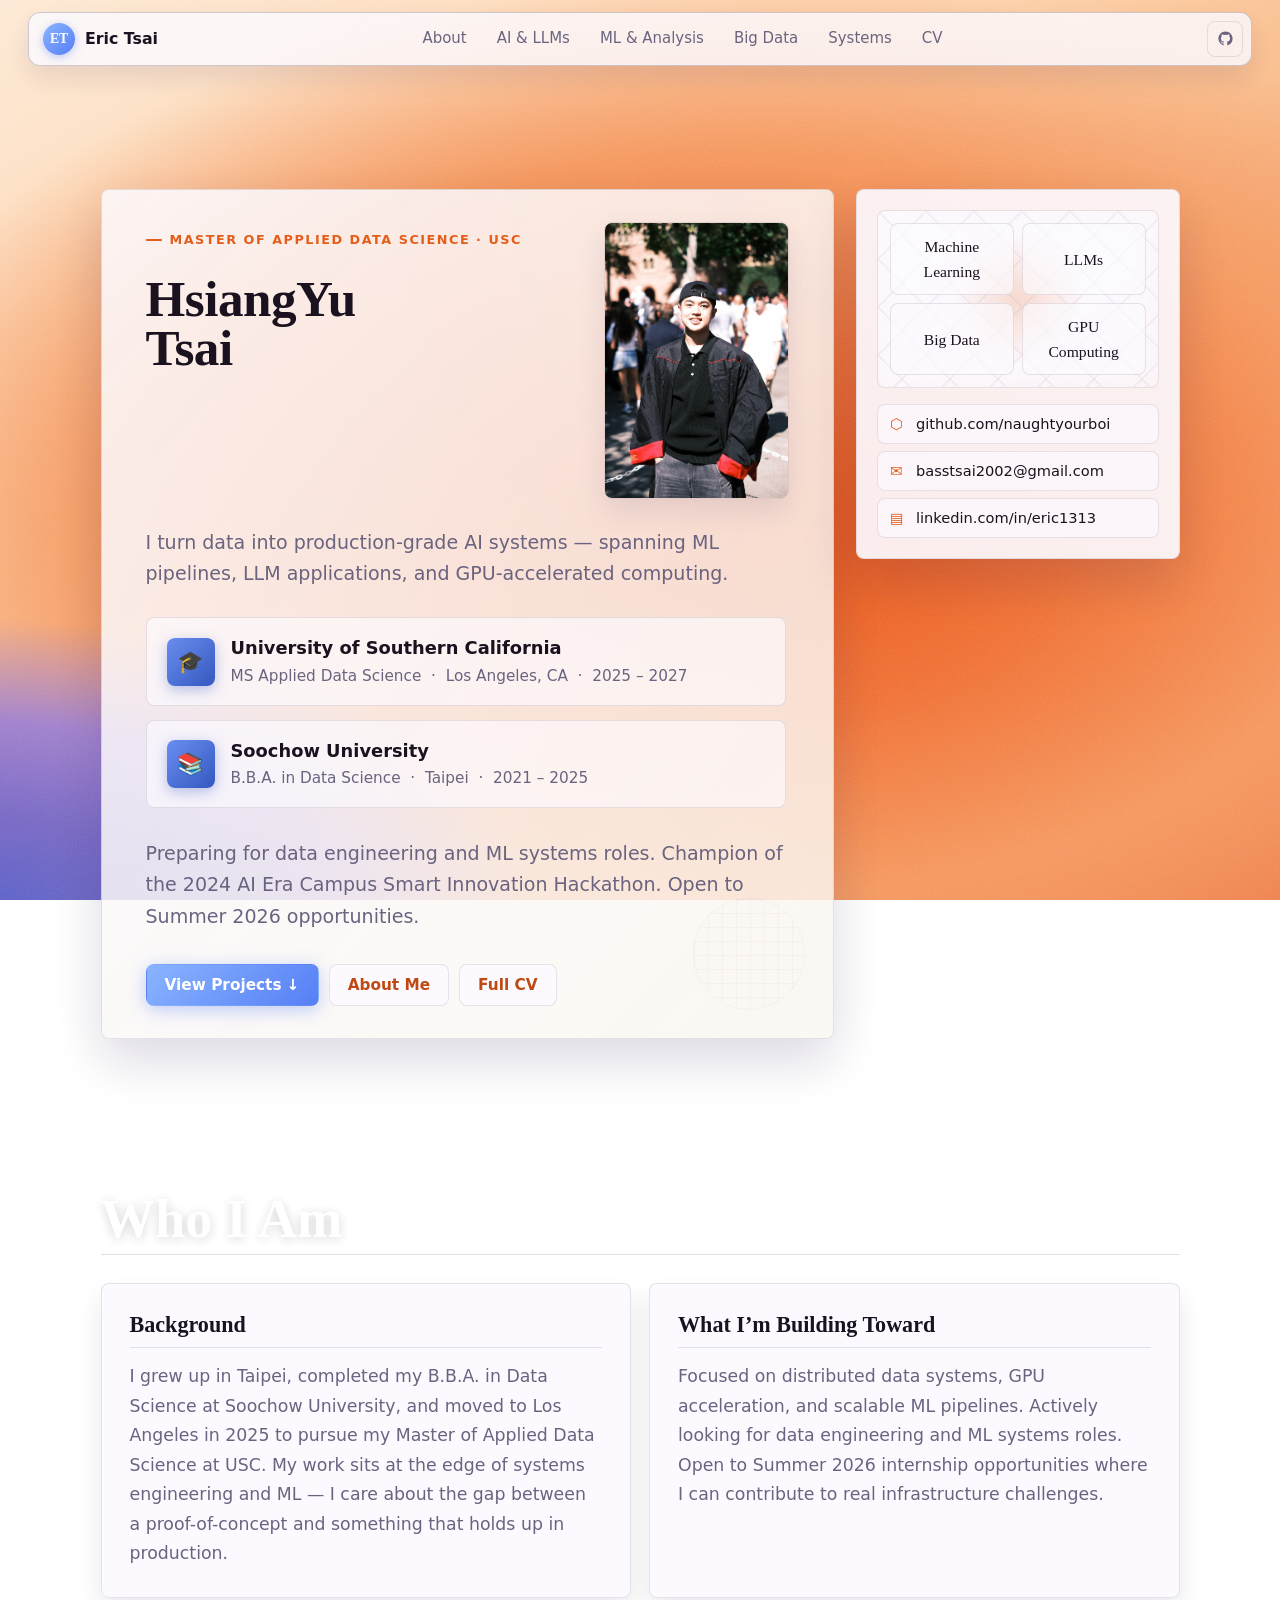
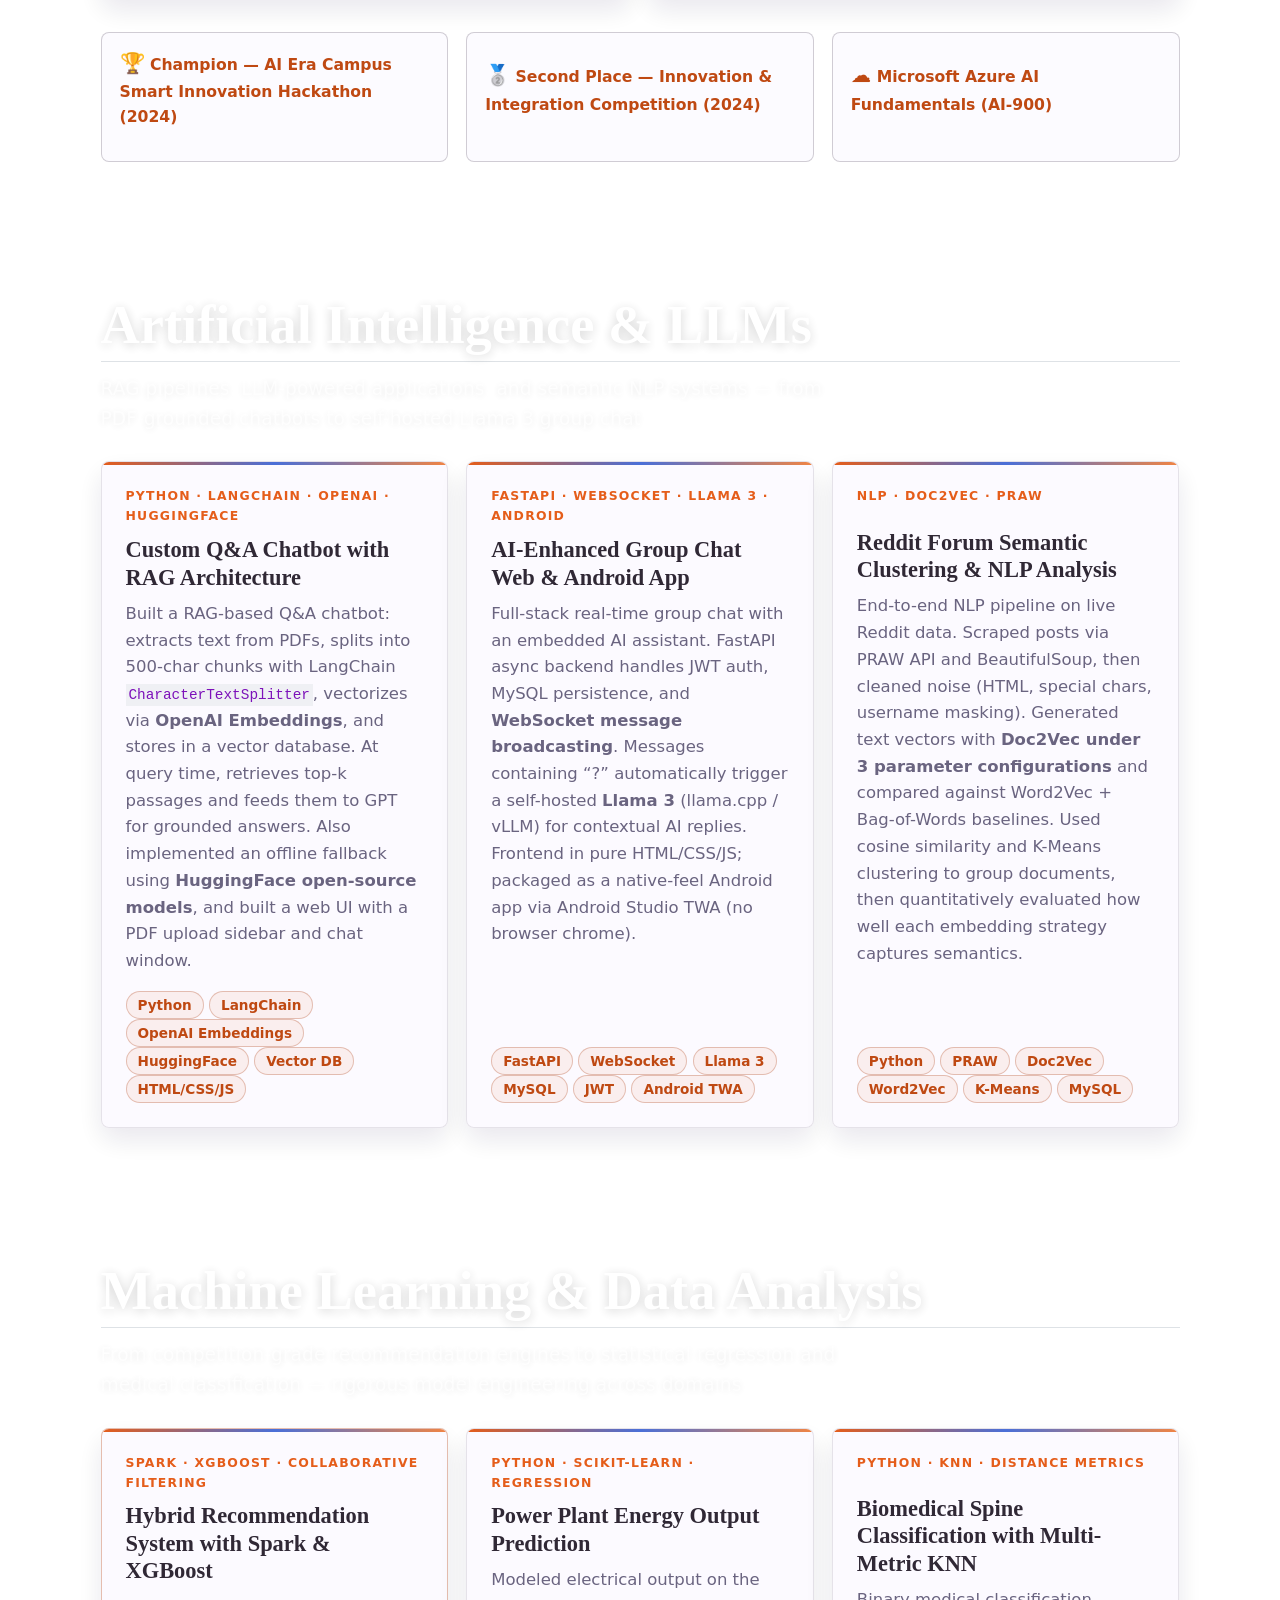
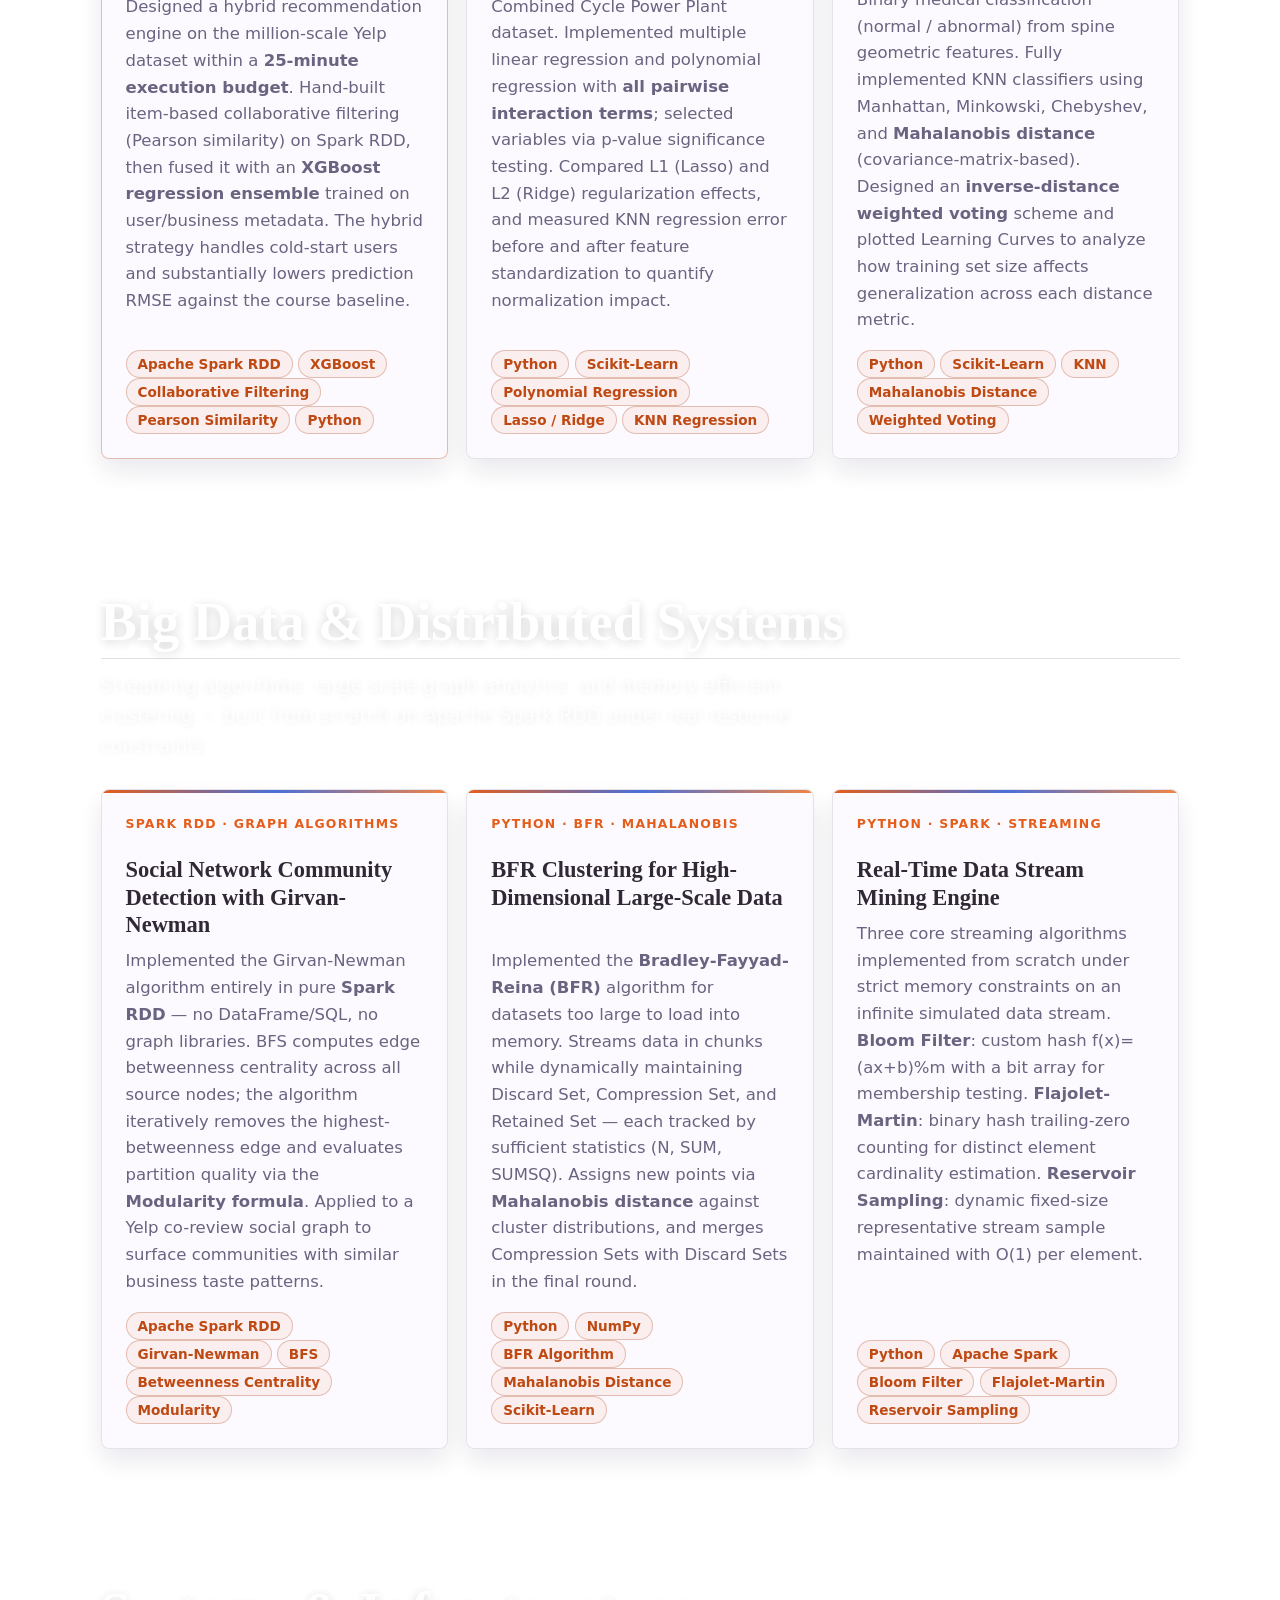
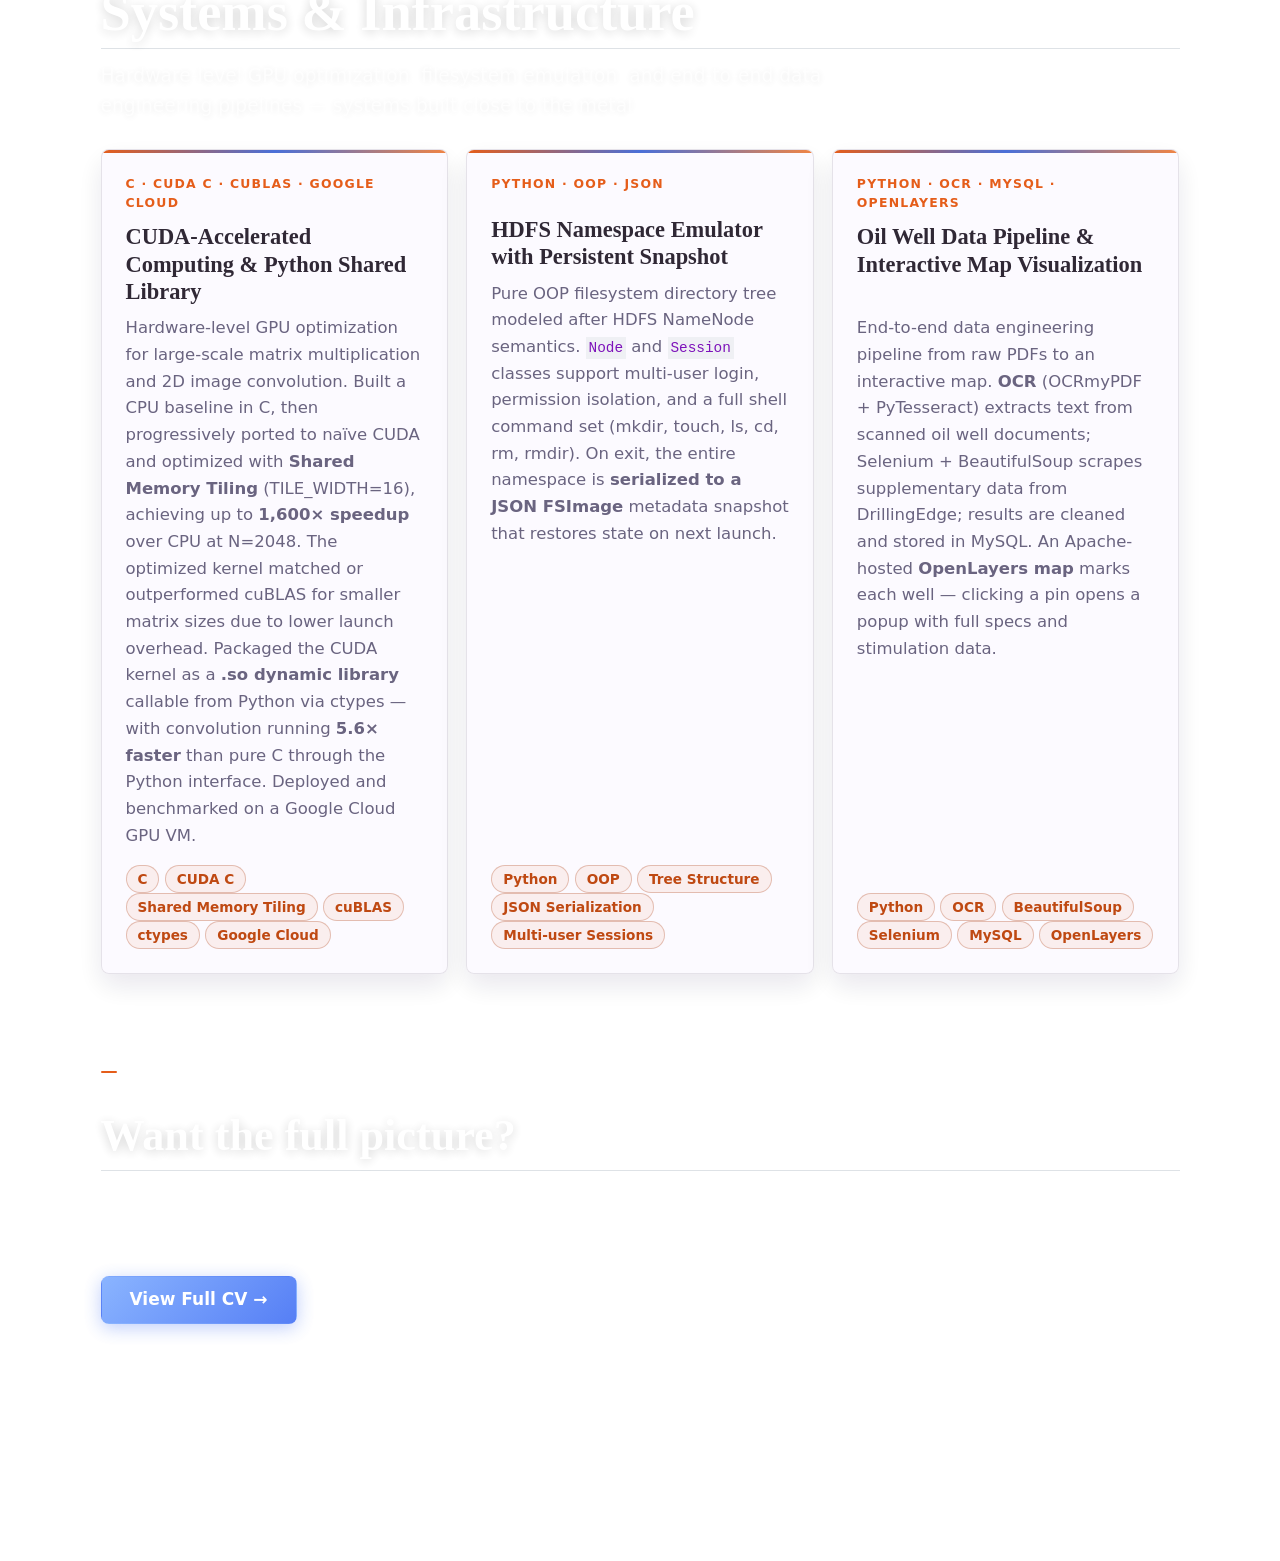
==== commit dccd6298: "Built site for gh-pages" ====
--- a/index.html
+++ b/index.html
@@ -179,7 +179,7 @@
       <img src="DSCF3706.JPG" alt="HsiangYu Tsai" class="hero-photo-img">
     </div>
 
-    <p class="hero-bio">I design distributed systems, GPU-accelerated kernels, and scalable ML pipelines — bridging academic rigor with production-grade engineering at USC and beyond.</p>
+    <p class="hero-bio">I turn data into production-grade AI systems — spanning ML pipelines, LLM applications, and GPU-accelerated computing.</p>
 
     <div class="education-list">
       <div class="edu-card">
@@ -201,7 +201,7 @@
     <p class="hero-bio" style="margin-bottom: 32px;">Preparing for data engineering and ML systems roles. Champion of the 2024 AI Era Campus Smart Innovation Hackathon. Open to Summer 2026 opportunities.</p>
 
     <div class="cta-row">
-      <a href="#projects" class="button primary">View Projects ↓</a>
+      <a href="#ai-llms" class="button primary">View Projects ↓</a>
       <a href="#about" class="button">About Me</a>
       <a href="./cv.html" class="button">Full CV</a>
     </div>
@@ -210,10 +210,10 @@
   <!-- Right: Skills + Contact -->
   <div class="contact-panel">
     <div class="focus-board" id="focus-board-container">
-      <div>Data Science</div>
-      <div>Python</div>
-      <div>AI</div>
-      <div>ML</div>
+      <div>Machine Learning</div>
+      <div>LLMs</div>
+      <div>Big Data</div>
+      <div>GPU Computing</div>
     </div>
     <div class="contact-list">
       <a href="https://github.com/naughtyourboi" target="_blank"><i class="icon">⬡</i> github.com/naughtyourboi</a>
@@ -491,6 +491,20 @@
 <p><span class="tag-badge">Python</span> <span class="tag-badge">OCR</span> <span class="tag-badge">BeautifulSoup</span> <span class="tag-badge">Selenium</span> <span class="tag-badge">MySQL</span> <span class="tag-badge">OpenLayers</span></p>
 </div>
 </div>
+</div>
+</section>
+<section style="margin-top: 80px; margin-bottom: 60px;">
+<div class="cv-cta reveal">
+<div class="eyebrow" style="color: rgba(255,255,255,0.88);">
+— RÉSUMÉ
+</div>
+<h2 style="color:#fff; font-family: Georgia, serif; font-size: clamp(1.8rem, 3.5vw, 2.6rem); margin: 12px 0 16px; text-shadow: 0 2px 12px rgba(0,0,0,0.18);" class="anchored">
+Want the full picture?
+</h2>
+<p style="color: rgba(255,255,255,0.72); font-size: 1.08rem; max-width: 50ch; margin: 0 0 28px; line-height: 1.65;">
+See the complete breakdown of coursework, technical skills, and experience — all in one place.
+</p>
+<p><a href="./cv.html" class="button primary" style="font-size: 1rem; padding: 0 28px; min-height: 48px;">View Full CV →</a></p>
 </div>
 </section>
 <script>
--- a/styles.css
+++ b/styles.css
@@ -421,7 +421,7 @@
 .hero-bio {
     color: var(--muted);
     max-width: 64ch;
-    font-size: 1.04rem;
+    font-size: 1.12rem;
     margin-bottom: 28px;
     line-height: 1.65;
 }
@@ -661,7 +661,7 @@
 .section-desc {
     color: rgba(255, 255, 255, 0.72);
     max-width: 62ch;
-    font-size: 1.02rem;
+    font-size: 1.1rem;
     margin: 0;
     text-shadow: 0 1px 8px rgba(0,0,0,0.12);
 }
@@ -716,15 +716,15 @@
     margin: 0;
     color: var(--ink);
     font-family: Georgia, "Times New Roman", serif;
-    font-size: 1.22rem;
+    font-size: 1.32rem;
     line-height: 1.22;
     flex-shrink: 0;
 }
 
 .project-card p {
     color: var(--muted);
-    font-size: 0.91rem;
-    line-height: 1.58;
+    font-size: 0.97rem;
+    line-height: 1.62;
     margin: 0;
     flex: 1;
 }
@@ -740,13 +740,13 @@
 .tag-badge {
     display: inline-flex;
     align-items: center;
-    min-height: 26px;
-    padding: 0 10px;
+    min-height: 28px;
+    padding: 0 11px;
     border: 1px solid color-mix(in srgb, var(--accent) 22%, var(--line));
     border-radius: 999px;
     color: var(--accent-strong);
     background: color-mix(in srgb, var(--accent) 7%, transparent);
-    font-size: 0.74rem;
+    font-size: 0.8rem;
     font-weight: 700;
 }
 
@@ -1034,7 +1034,7 @@
 
 .about-card p {
     color: var(--muted);
-    font-size: 0.96rem;
+    font-size: 1.02rem;
     line-height: 1.7;
     margin: 0;
 }
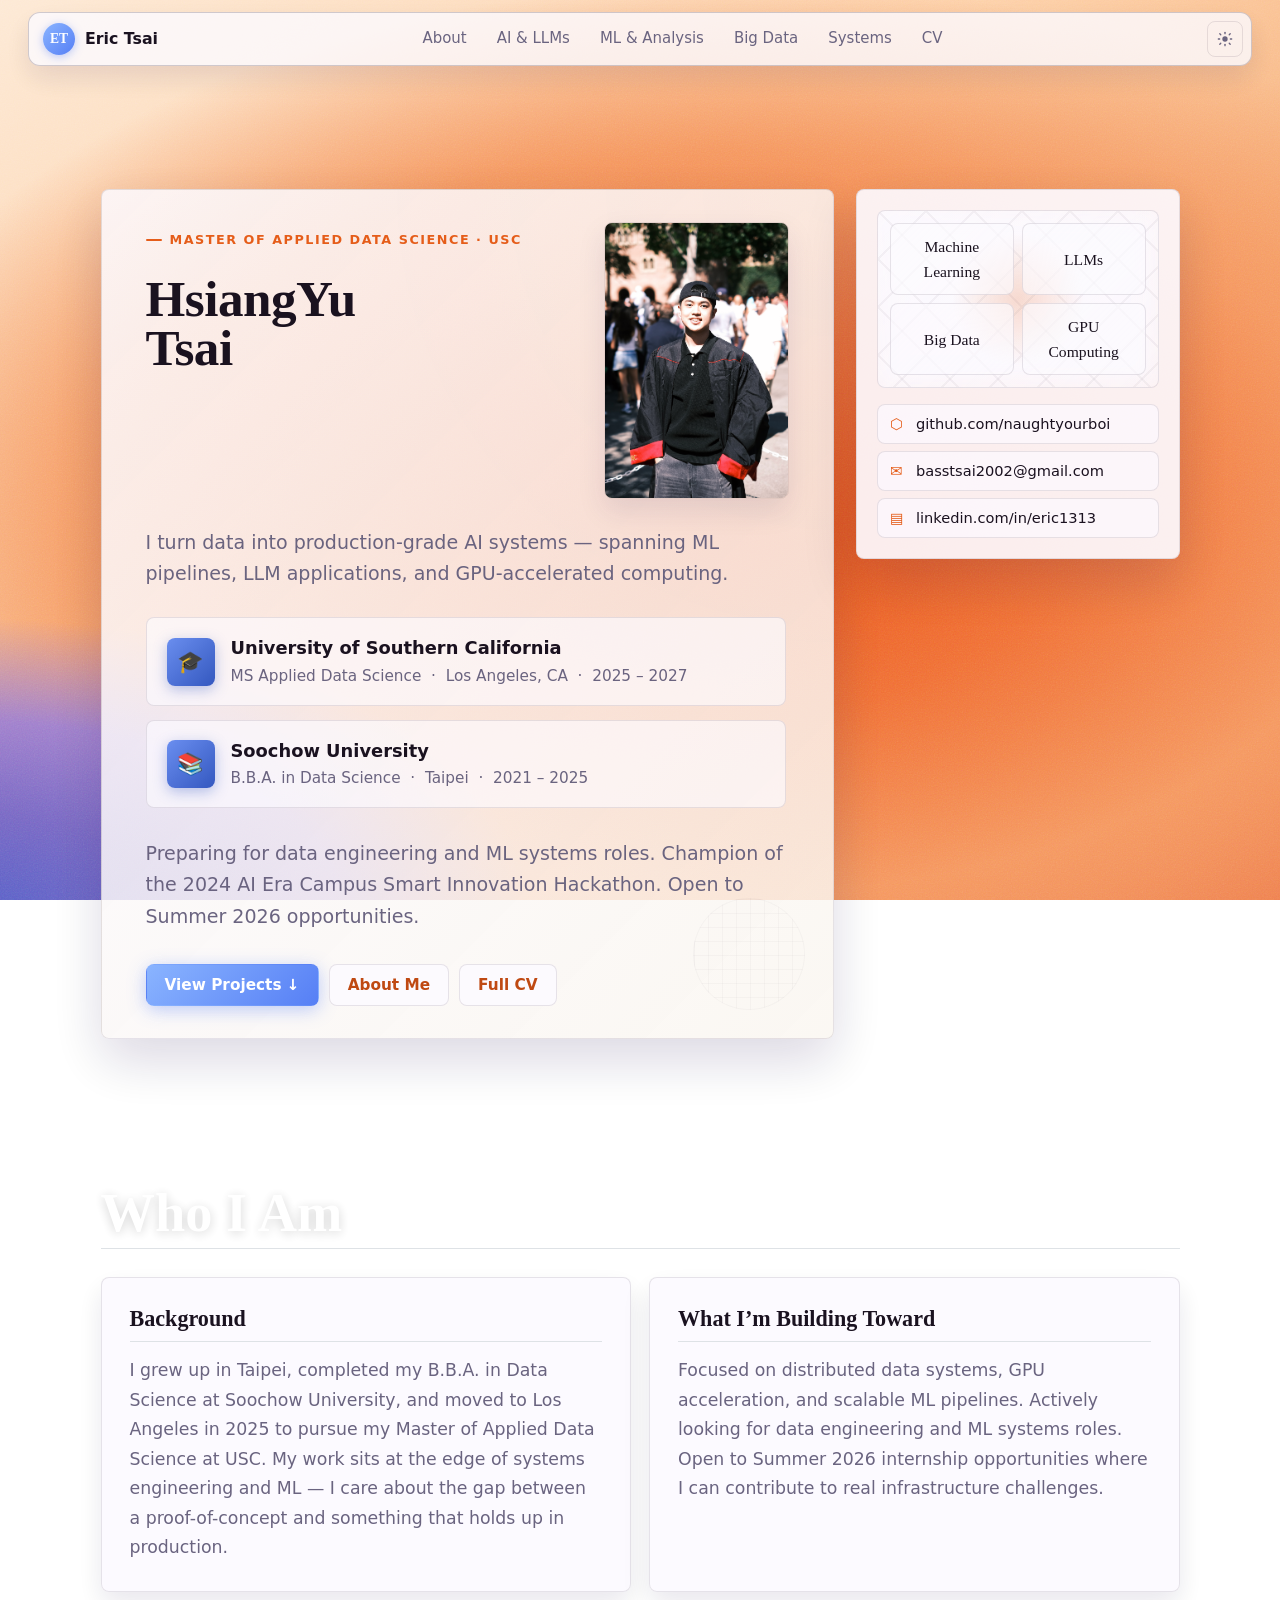
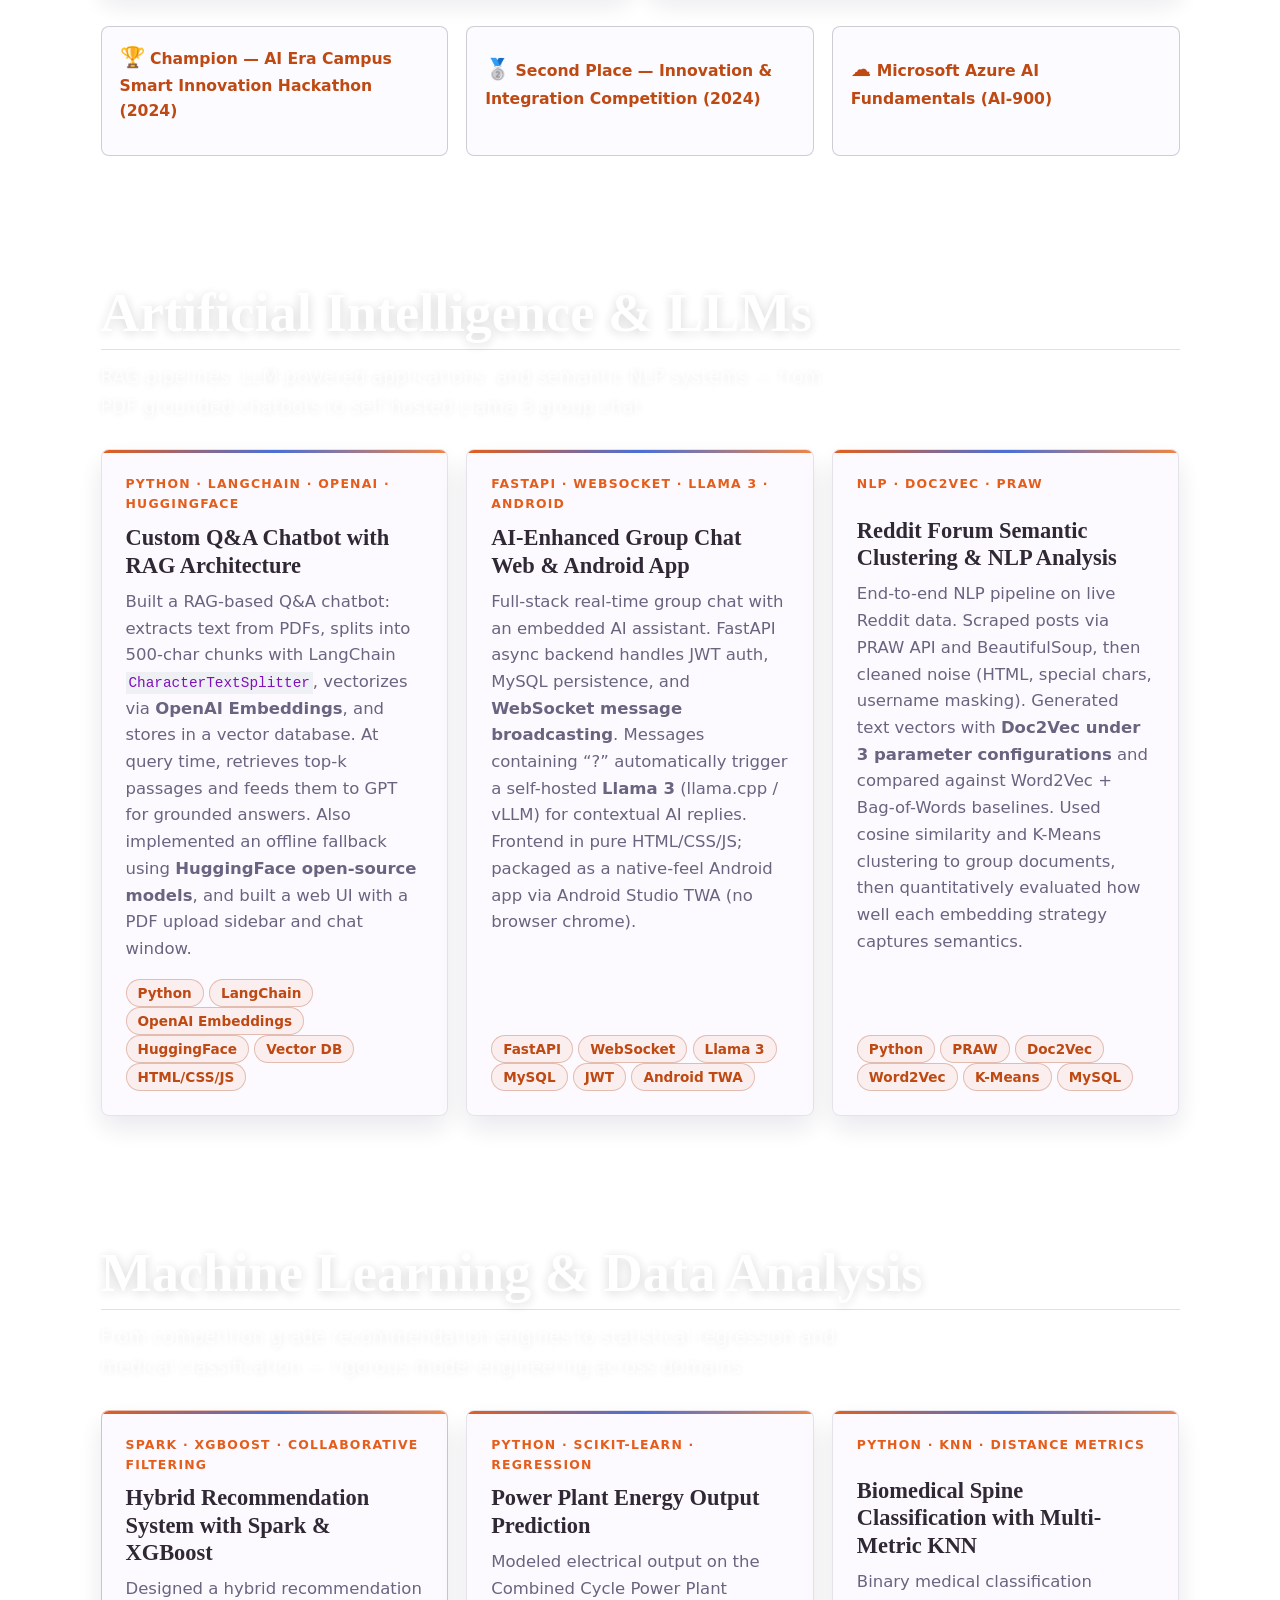
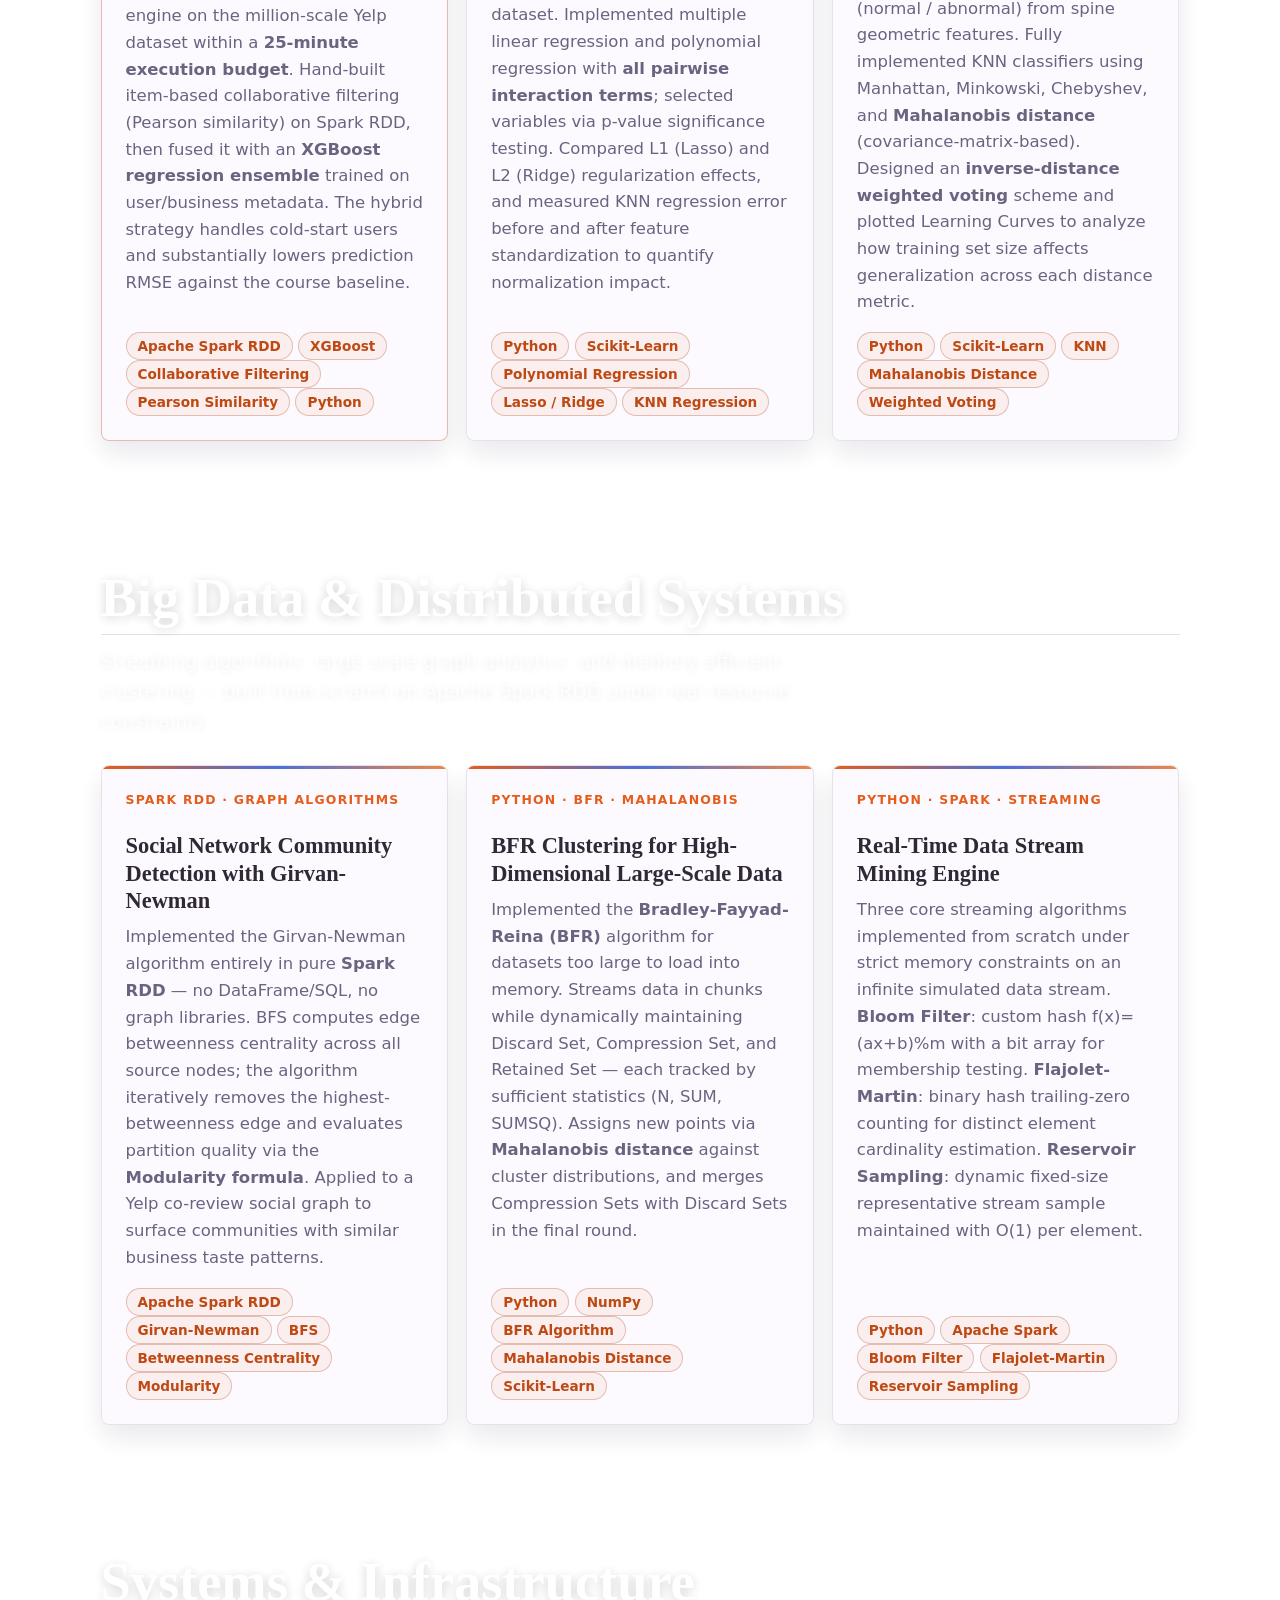
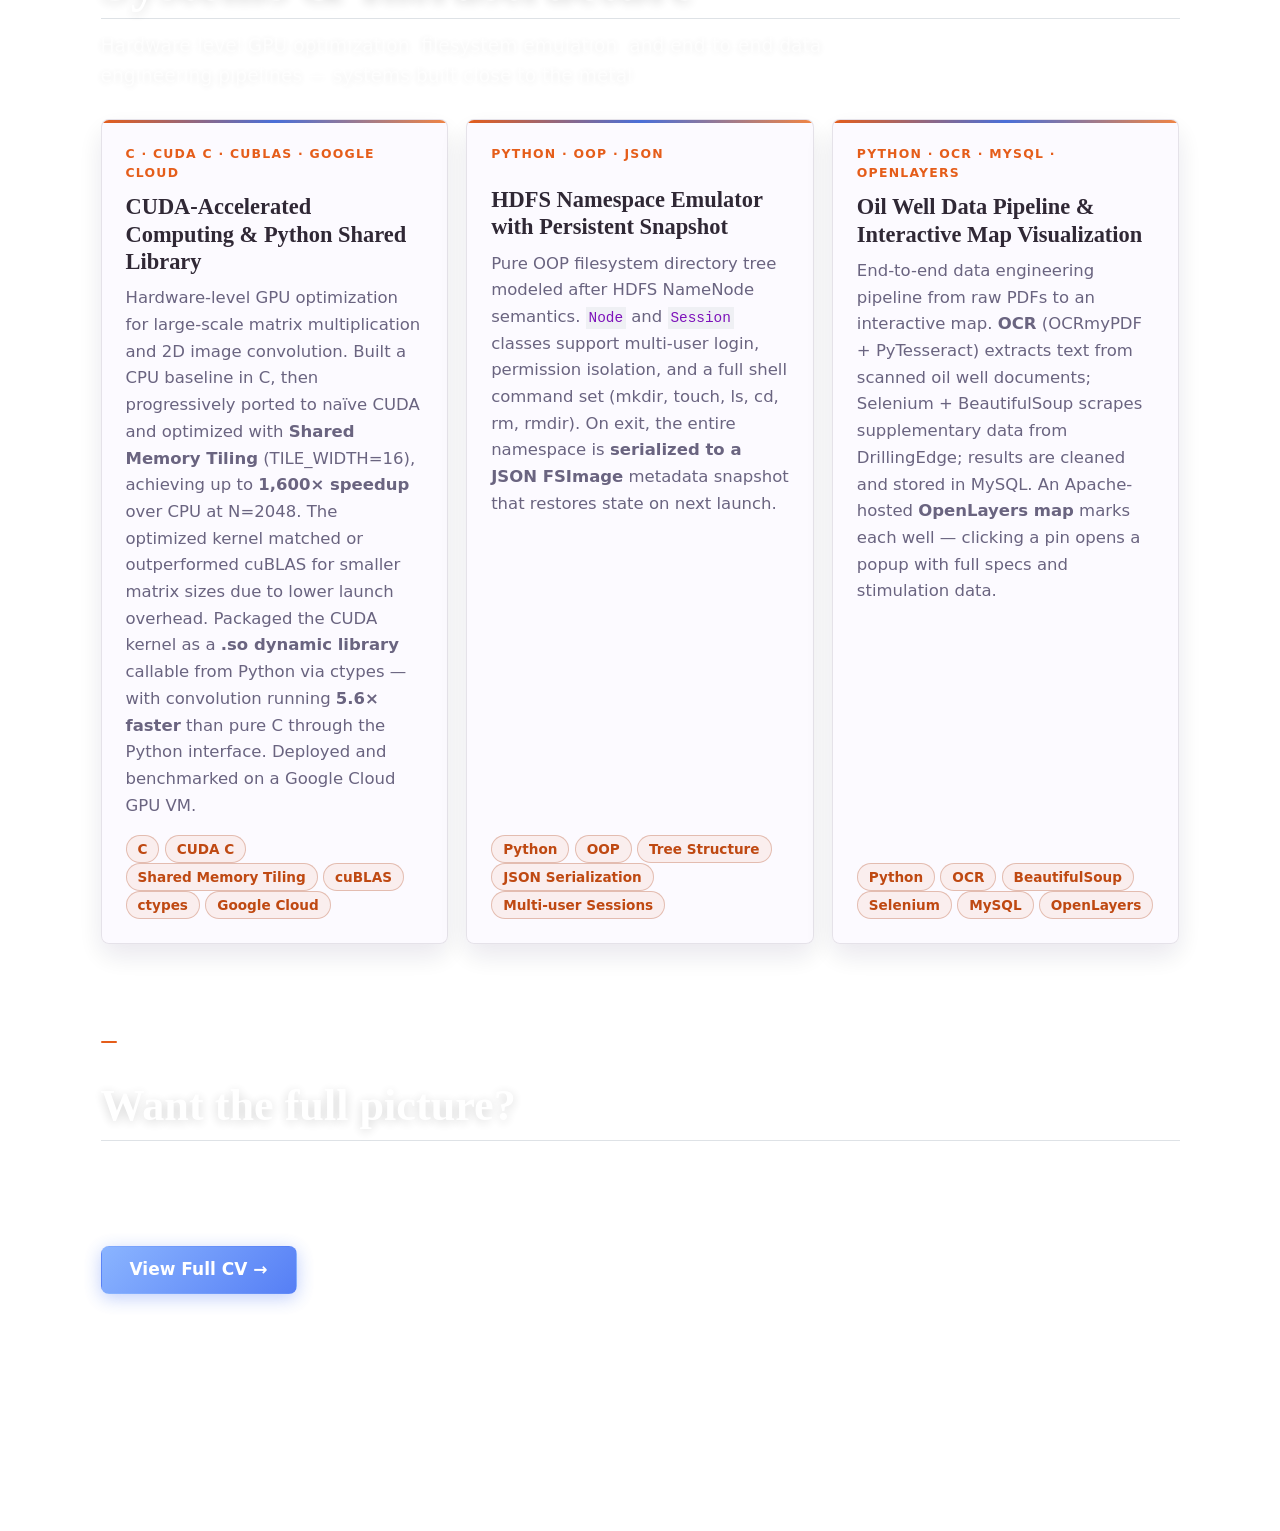
==== commit 0c00dd5c: "Built site for gh-pages" ====
--- a/index.html
+++ b/index.html
@@ -132,6 +132,11 @@
 
 
 
+<!-- Anti-flash: apply saved theme before first paint -->
+<script>
+(function(){var t=localStorage.getItem('pt');if(t)document.documentElement.setAttribute('data-theme',t);})();
+</script>
+
 <!-- Hide Quarto's default header on this page -->
 <style>
   #quarto-header { display: none !important; }
@@ -154,11 +159,7 @@
       <a href="./cv.html">CV</a>
     </div>
     <div class="site-nav-actions">
-      <a href="https://github.com/naughtyourboi" target="_blank" title="GitHub" aria-label="GitHub">
-        <svg width="17" height="17" viewbox="0 0 24 24" fill="currentColor">
-          <path d="M12 2C6.477 2 2 6.484 2 12.017c0 4.425 2.865 8.18 6.839 9.504.5.092.682-.217.682-.483 0-.237-.008-.868-.013-1.703-2.782.605-3.369-1.343-3.369-1.343-.454-1.158-1.11-1.466-1.11-1.466-.908-.62.069-.608.069-.608 1.003.07 1.531 1.032 1.531 1.032.892 1.53 2.341 1.088 2.91.832.092-.647.35-1.088.636-1.338-2.22-.253-4.555-1.113-4.555-4.951 0-1.093.39-1.988 1.029-2.688-.103-.253-.446-1.272.098-2.65 0 0 .84-.27 2.75 1.026A9.564 9.564 0 0 1 12 6.844a9.59 9.59 0 0 1 2.504.337c1.909-1.296 2.747-1.027 2.747-1.027.546 1.379.202 2.398.1 2.651.64.7 1.028 1.595 1.028 2.688 0 3.848-2.339 4.695-4.566 4.943.359.309.678.92.678 1.855 0 1.338-.012 2.419-.012 2.747 0 .268.18.58.688.482A10.02 10.02 0 0 0 22 12.017C22 6.484 17.522 2 12 2z"></path>
-        </svg>
-      </a>
+      <button class="theme-toggle-btn" id="theme-toggle" aria-label="Toggle theme" title="Toggle theme"></button>
     </div>
   </div>
 </nav>
@@ -508,7 +509,35 @@
 </div>
 </section>
 <script>
+var SUN_SVG = '<svg width="16" height="16" viewBox="0 0 24 24" fill="none" stroke="currentColor" stroke-width="2" stroke-linecap="round"><circle cx="12" cy="12" r="4" fill="currentColor" stroke="none"/><line x1="12" y1="2" x2="12" y2="4"/><line x1="12" y1="20" x2="12" y2="22"/><line x1="4.22" y1="4.22" x2="5.64" y2="5.64"/><line x1="18.36" y1="18.36" x2="19.78" y2="19.78"/><line x1="2" y1="12" x2="4" y2="12"/><line x1="20" y1="12" x2="22" y2="12"/><line x1="4.22" y1="19.78" x2="5.64" y2="18.36"/><line x1="18.36" y1="5.64" x2="19.78" y2="4.22"/></svg>';
+var MOON_SVG = '<svg width="15" height="15" viewBox="0 0 24 24" fill="currentColor"><path d="M21 12.79A9 9 0 1 1 11.21 3 7 7 0 0 0 21 12.79z"/></svg>';
+
+function applyTheme(theme) {
+  var root = document.documentElement;
+  var btn = document.getElementById('theme-toggle');
+  if (theme === 'blue') {
+    root.setAttribute('data-theme', 'blue');
+    localStorage.setItem('pt', 'blue');
+    if (btn) btn.innerHTML = MOON_SVG;
+  } else {
+    root.removeAttribute('data-theme');
+    localStorage.removeItem('pt');
+    if (btn) btn.innerHTML = SUN_SVG;
+  }
+}
+
 document.addEventListener('DOMContentLoaded', function () {
+  // Init toggle icon based on current theme
+  var btn = document.getElementById('theme-toggle');
+  var isBlue = document.documentElement.getAttribute('data-theme') === 'blue';
+  if (btn) {
+    btn.innerHTML = isBlue ? MOON_SVG : SUN_SVG;
+    btn.addEventListener('click', function () {
+      var current = document.documentElement.getAttribute('data-theme');
+      applyTheme(current === 'blue' ? 'light' : 'blue');
+    });
+  }
+
   // Focus board spotlight
   var board = document.getElementById('focus-board-container');
   if (board) {
--- a/styles.css
+++ b/styles.css
@@ -1,3 +1,6 @@
+/* ========== Hide Quarto auto-anchors ========== */
+.anchorjs-link { display: none !important; }
+
 /* ========== Design Tokens ========== */
 :root {
     color-scheme: light;
@@ -39,6 +42,40 @@
     --shadow-soft: 0 12px 28px rgba(0, 0, 0, 0.35);
 }
 
+/* ========== Blue Theme ========== */
+:root[data-theme="blue"] {
+    --ink: #0c1628;
+    --muted: #485a80;
+    --accent: #4a6fd8;
+    --accent-strong: #3458c0;
+    --warm: #e55d1a;
+    --gold: #e55d1a;
+    --blue: #4a6fd8;
+    --blue-strong: #3458c0;
+    --paper: #e4eaff;
+    --paper-2: #d8e2ff;
+    --card: rgba(236, 242, 255, 0.93);
+    --line: rgba(20, 50, 140, 0.1);
+    --line-strong: rgba(20, 50, 140, 0.2);
+    --shadow: 0 22px 54px rgba(15, 40, 120, 0.2);
+    --shadow-soft: 0 12px 28px rgba(15, 40, 120, 0.12);
+}
+
+html[data-theme="blue"] body {
+    background:
+        radial-gradient(ellipse 58% 44% at 102% 100%,
+            #c84020 0%, #e06030 18%, #f09060 40%, transparent 60%),
+        radial-gradient(ellipse 88% 72% at 42% 50%,
+            #1030b8 0%, #1e44d0 26%, #3a62ea 54%, transparent 78%),
+        linear-gradient(150deg, #c2d0ff 0%, #8eaaff 32%, #4e6ef0 62%, #2036cc 100%);
+    background-attachment: fixed;
+}
+
+html[data-theme="blue"] body::after {
+    background: radial-gradient(600px at var(--cx, -999px) var(--cy, -999px),
+        color-mix(in srgb, var(--warm) 11%, transparent), transparent 68%);
+}
+
 /* ========== Base Reset ========== */
 *, *::before, *::after { box-sizing: border-box; }
 html { scroll-behavior: smooth; }
@@ -323,6 +360,26 @@
     background: color-mix(in srgb, var(--card) 80%, transparent);
 }
 
+.theme-toggle-btn {
+    display: grid;
+    place-items: center;
+    width: 36px;
+    height: 36px;
+    border: 1px solid var(--line);
+    border-radius: 8px;
+    color: var(--muted);
+    background: transparent;
+    cursor: pointer;
+    transition: all 0.18s ease;
+    padding: 0;
+}
+
+.theme-toggle-btn:hover {
+    border-color: var(--line-strong);
+    color: var(--accent-strong);
+    background: color-mix(in srgb, var(--accent) 8%, transparent);
+}
+
 /* ========== Eyebrow ========== */
 .eyebrow {
     display: inline-flex;
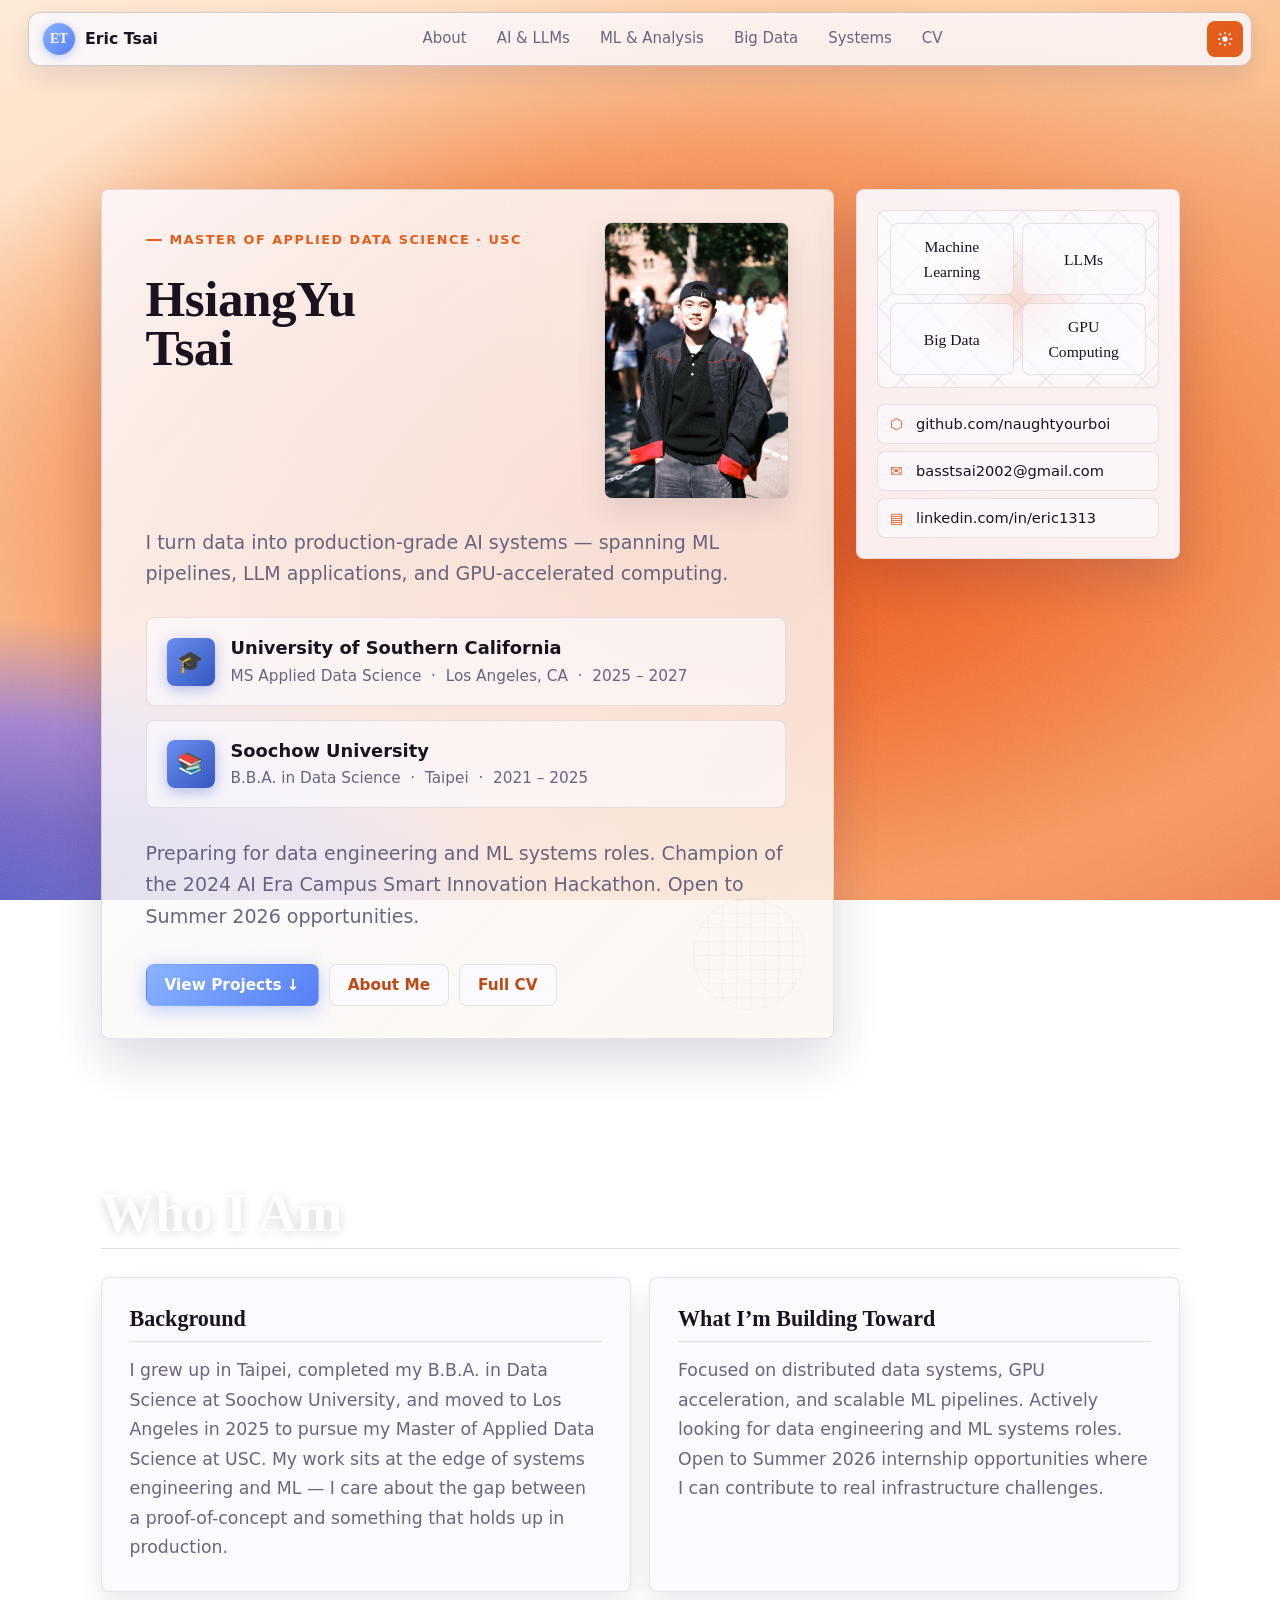
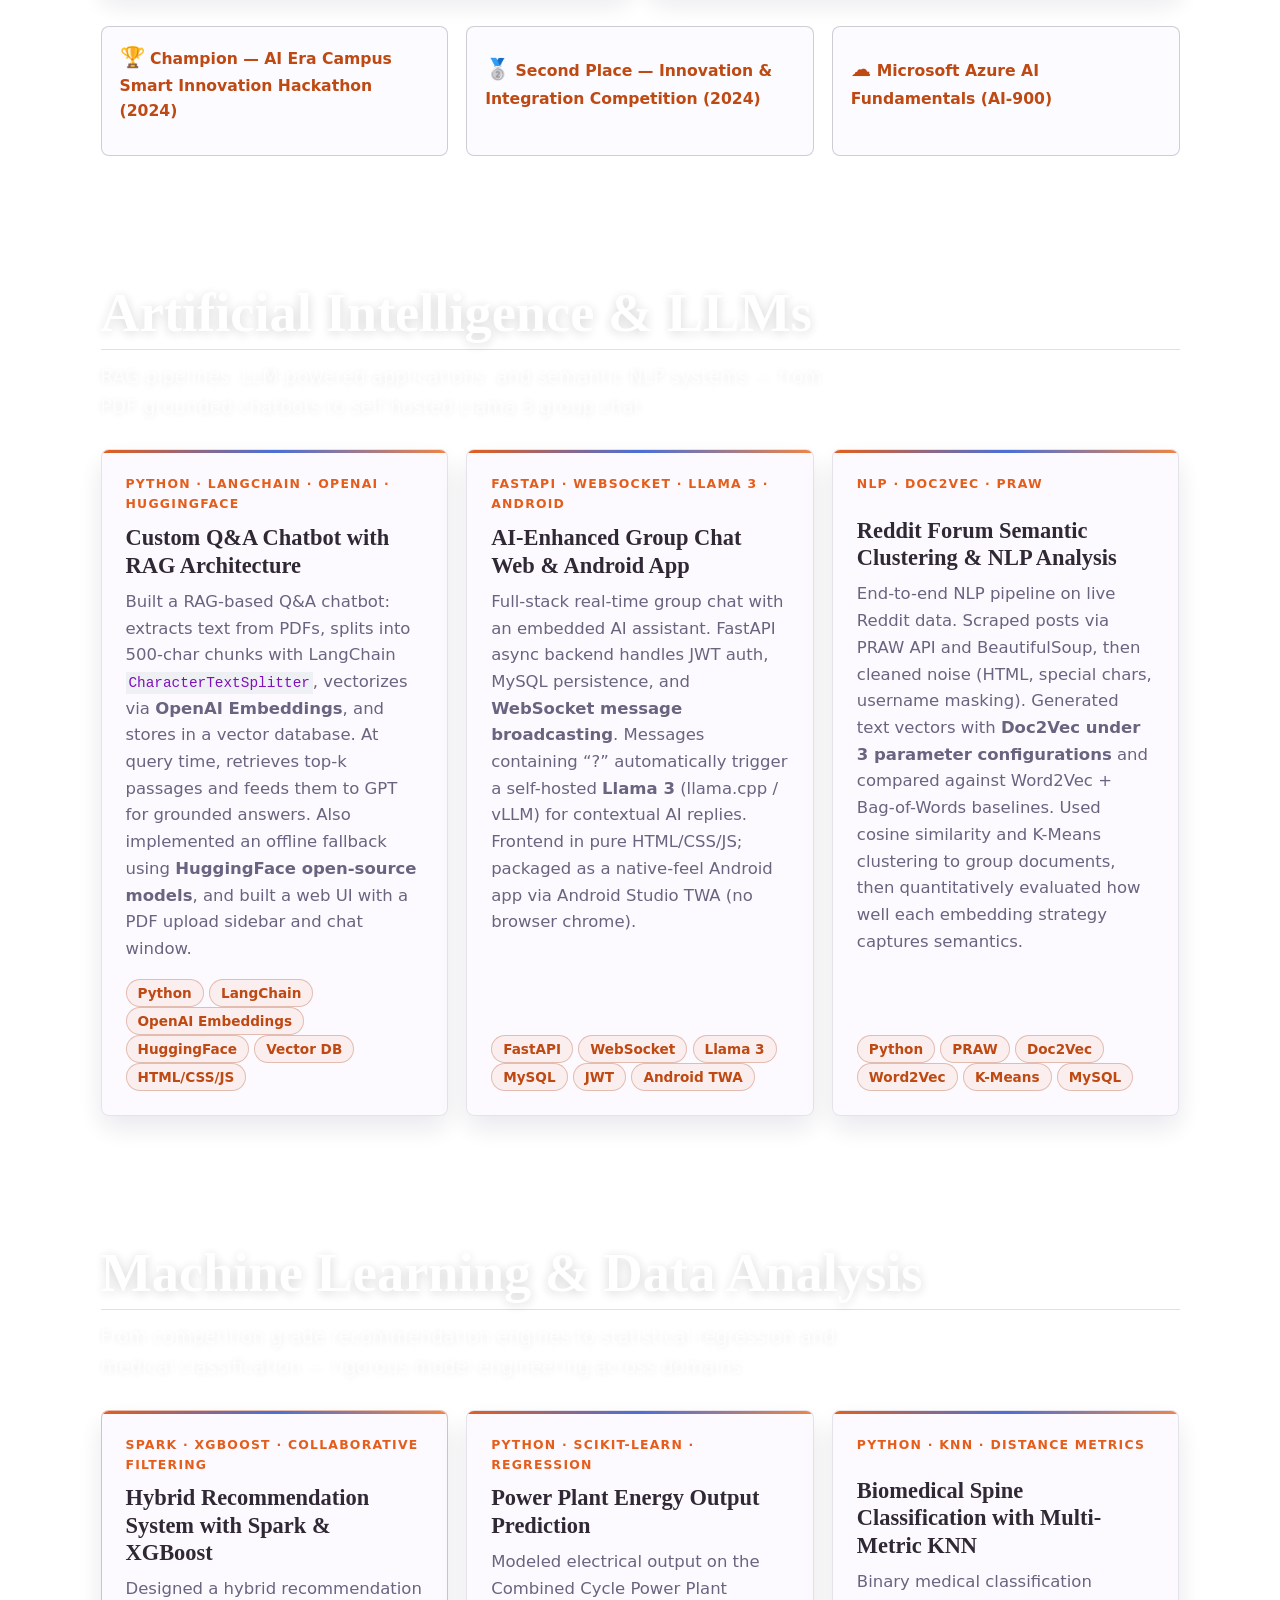
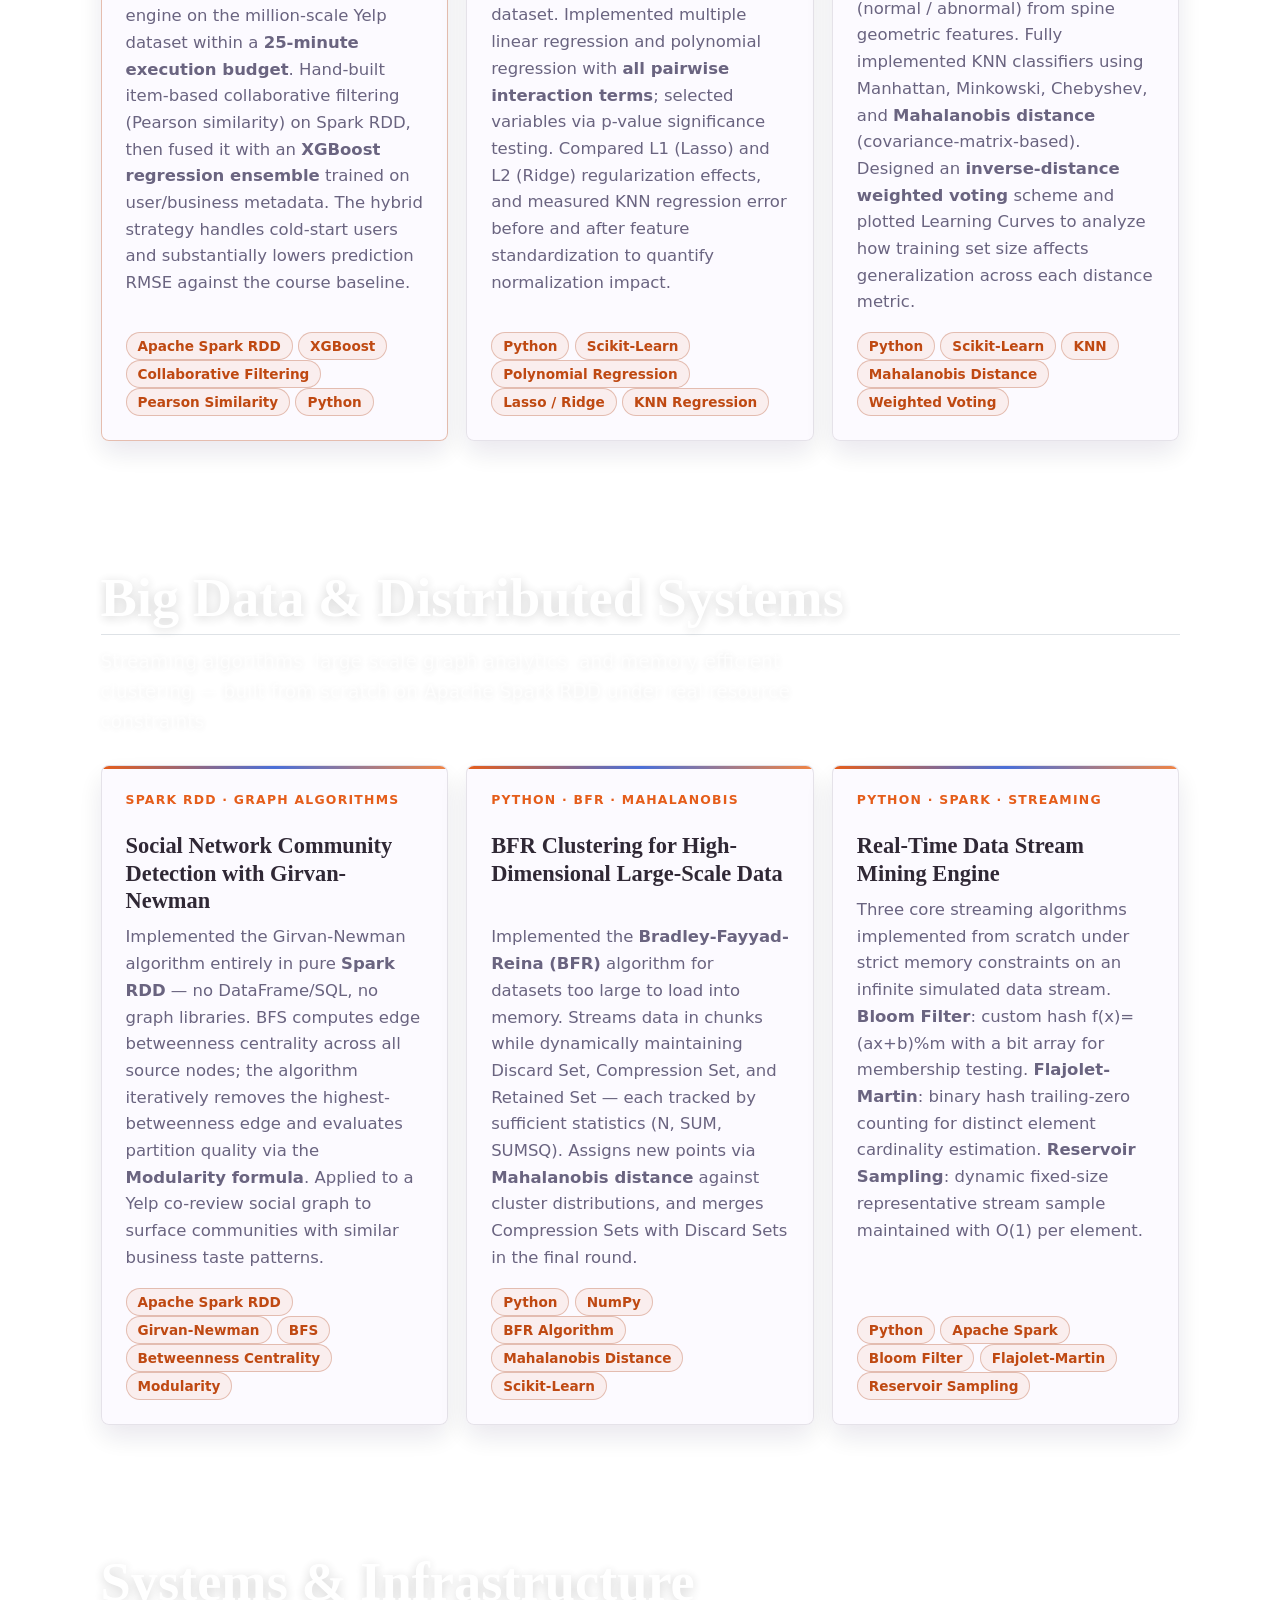
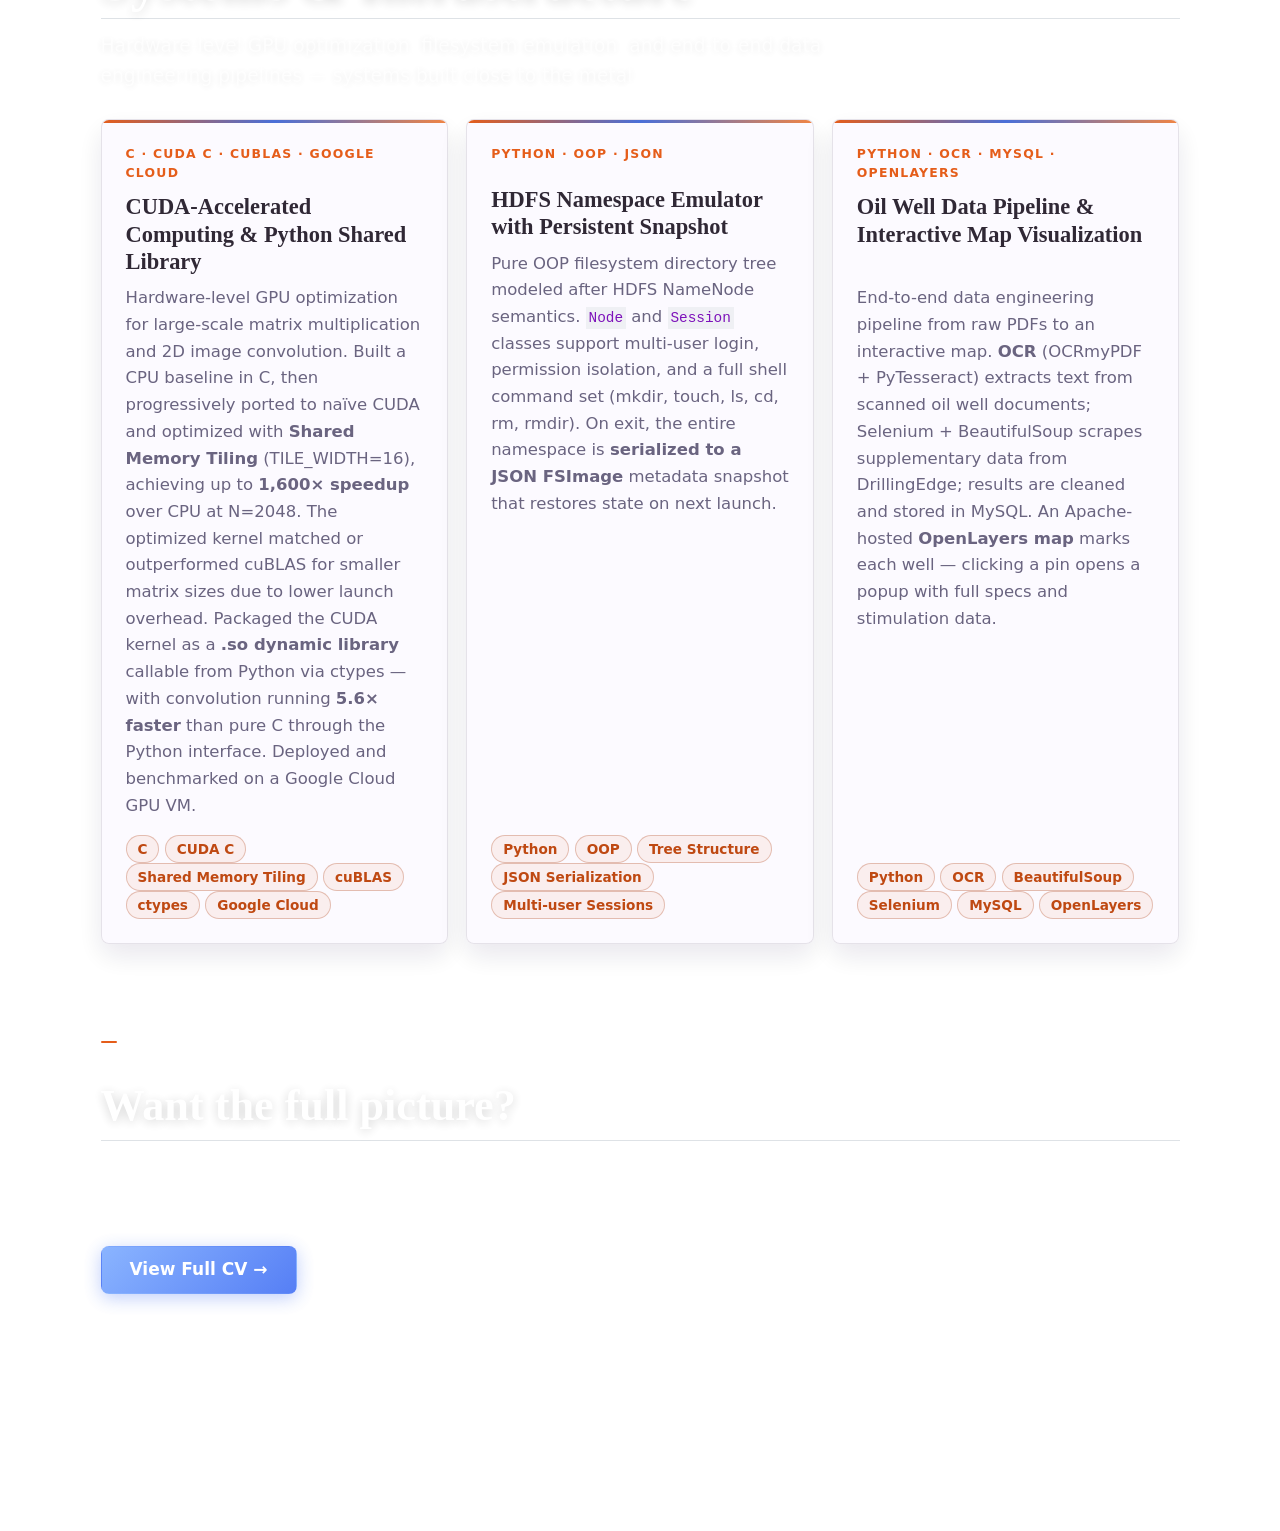
==== commit 0d4587d8: "Built site for gh-pages" ====
--- a/index.html
+++ b/index.html
@@ -526,7 +526,7 @@
   }
 }
 
-document.addEventListener('DOMContentLoaded', function () {
+function initPage() {
   // Init toggle icon based on current theme
   var btn = document.getElementById('theme-toggle');
   var isBlue = document.documentElement.getAttribute('data-theme') === 'blue';
@@ -588,7 +588,13 @@
 
   window.addEventListener('scroll', updateActiveNav, { passive: true });
   updateActiveNav();
-});
+}
+
+if (document.readyState === 'loading') {
+  document.addEventListener('DOMContentLoaded', initPage);
+} else {
+  initPage();
+}
 </script>
 
 
--- a/styles.css
+++ b/styles.css
@@ -1,5 +1,9 @@
 /* ========== Hide Quarto auto-anchors ========== */
-.anchorjs-link { display: none !important; }
+.anchorjs-link, a.anchorjs-link,
+.anchor-section, a.anchor-section { display: none !important; }
+/* Keep anchor links inside project card titles */
+.project-card h3 .anchorjs-link, .project-card h3 a.anchorjs-link,
+.project-card h3 .anchor-section, .project-card h3 a.anchor-section { display: inline !important; }
 
 /* ========== Design Tokens ========== */
 :root {
@@ -365,19 +369,28 @@
     place-items: center;
     width: 36px;
     height: 36px;
-    border: 1px solid var(--line);
+    border: 1px solid transparent;
     border-radius: 8px;
-    color: var(--muted);
-    background: transparent;
+    color: #fff;
+    background: var(--accent);
     cursor: pointer;
     transition: all 0.18s ease;
     padding: 0;
 }
 
 .theme-toggle-btn:hover {
-    border-color: var(--line-strong);
-    color: var(--accent-strong);
-    background: color-mix(in srgb, var(--accent) 8%, transparent);
+    background: var(--accent-strong);
+    color: #fff;
+    border-color: transparent;
+}
+
+[data-theme="blue"] .theme-toggle-btn {
+    background: var(--blue);
+    color: #fff;
+}
+
+[data-theme="blue"] .theme-toggle-btn:hover {
+    background: var(--blue-strong);
 }
 
 /* ========== Eyebrow ========== */
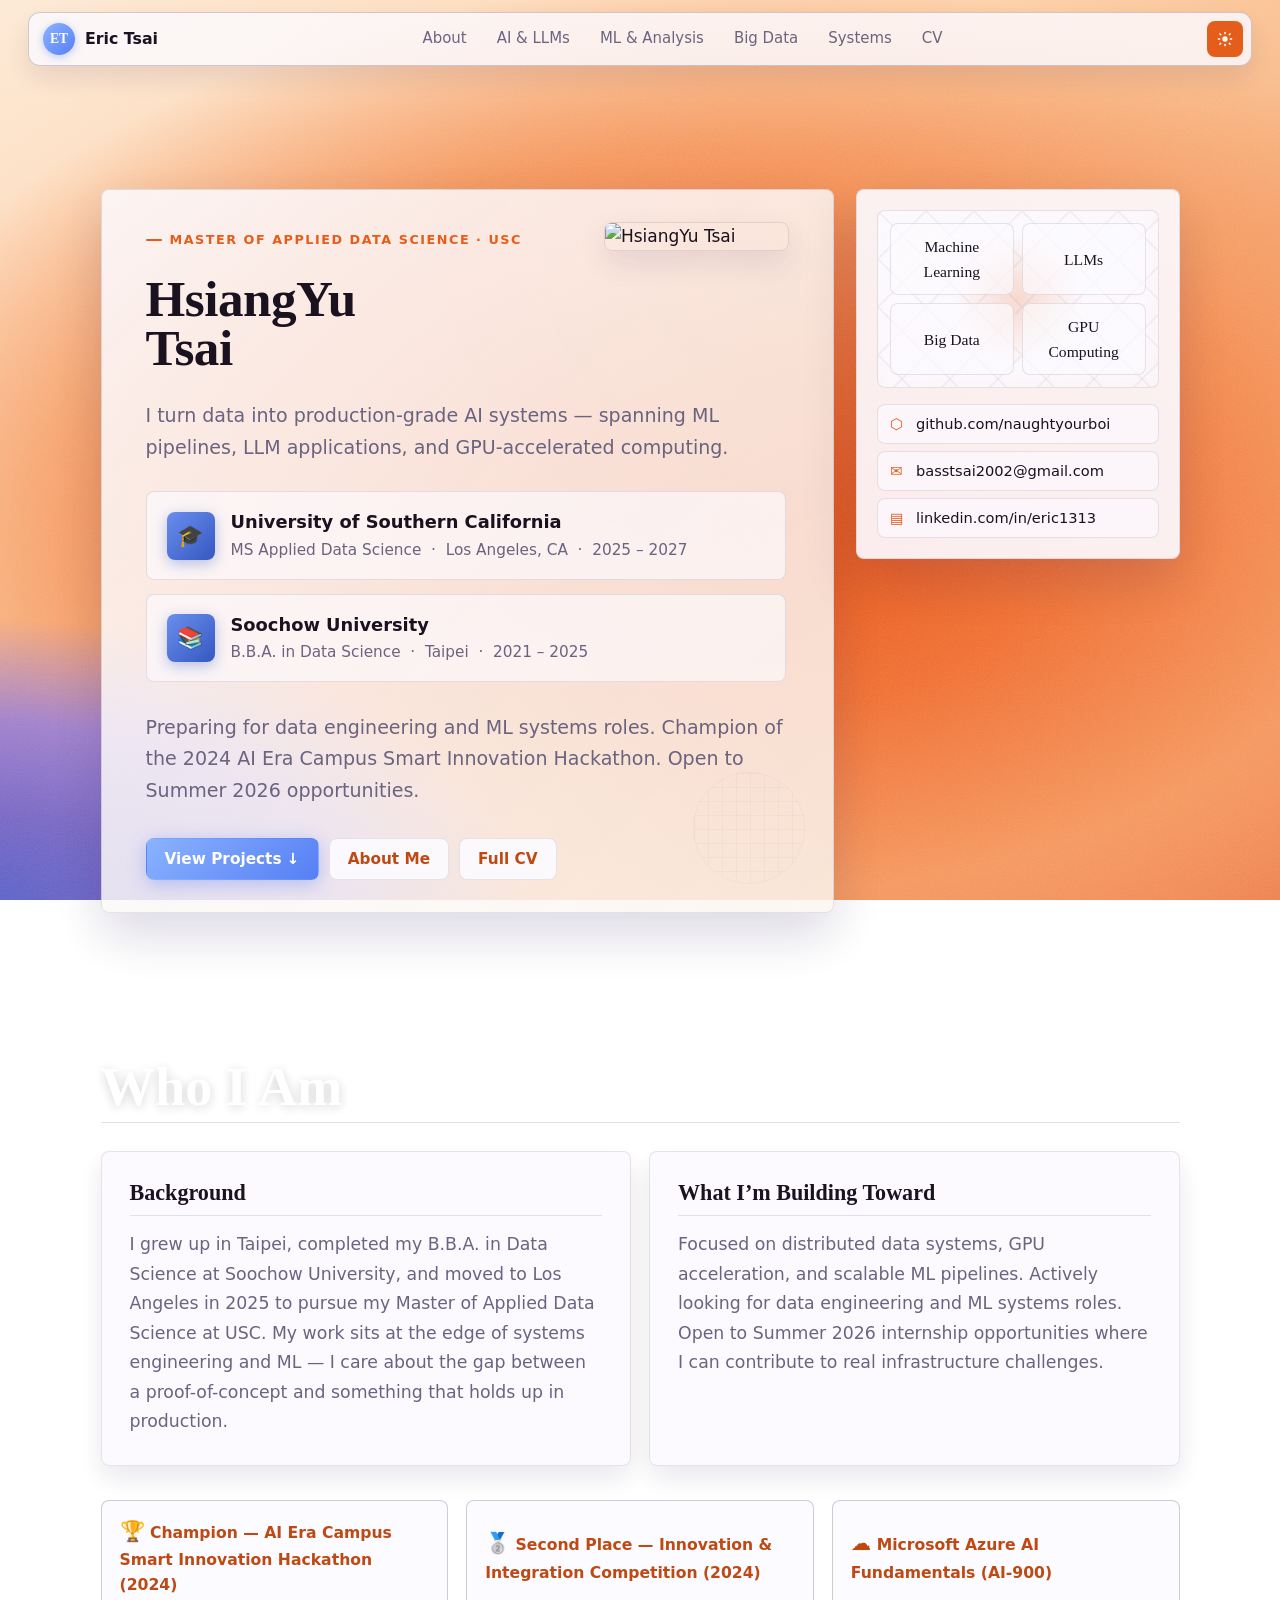
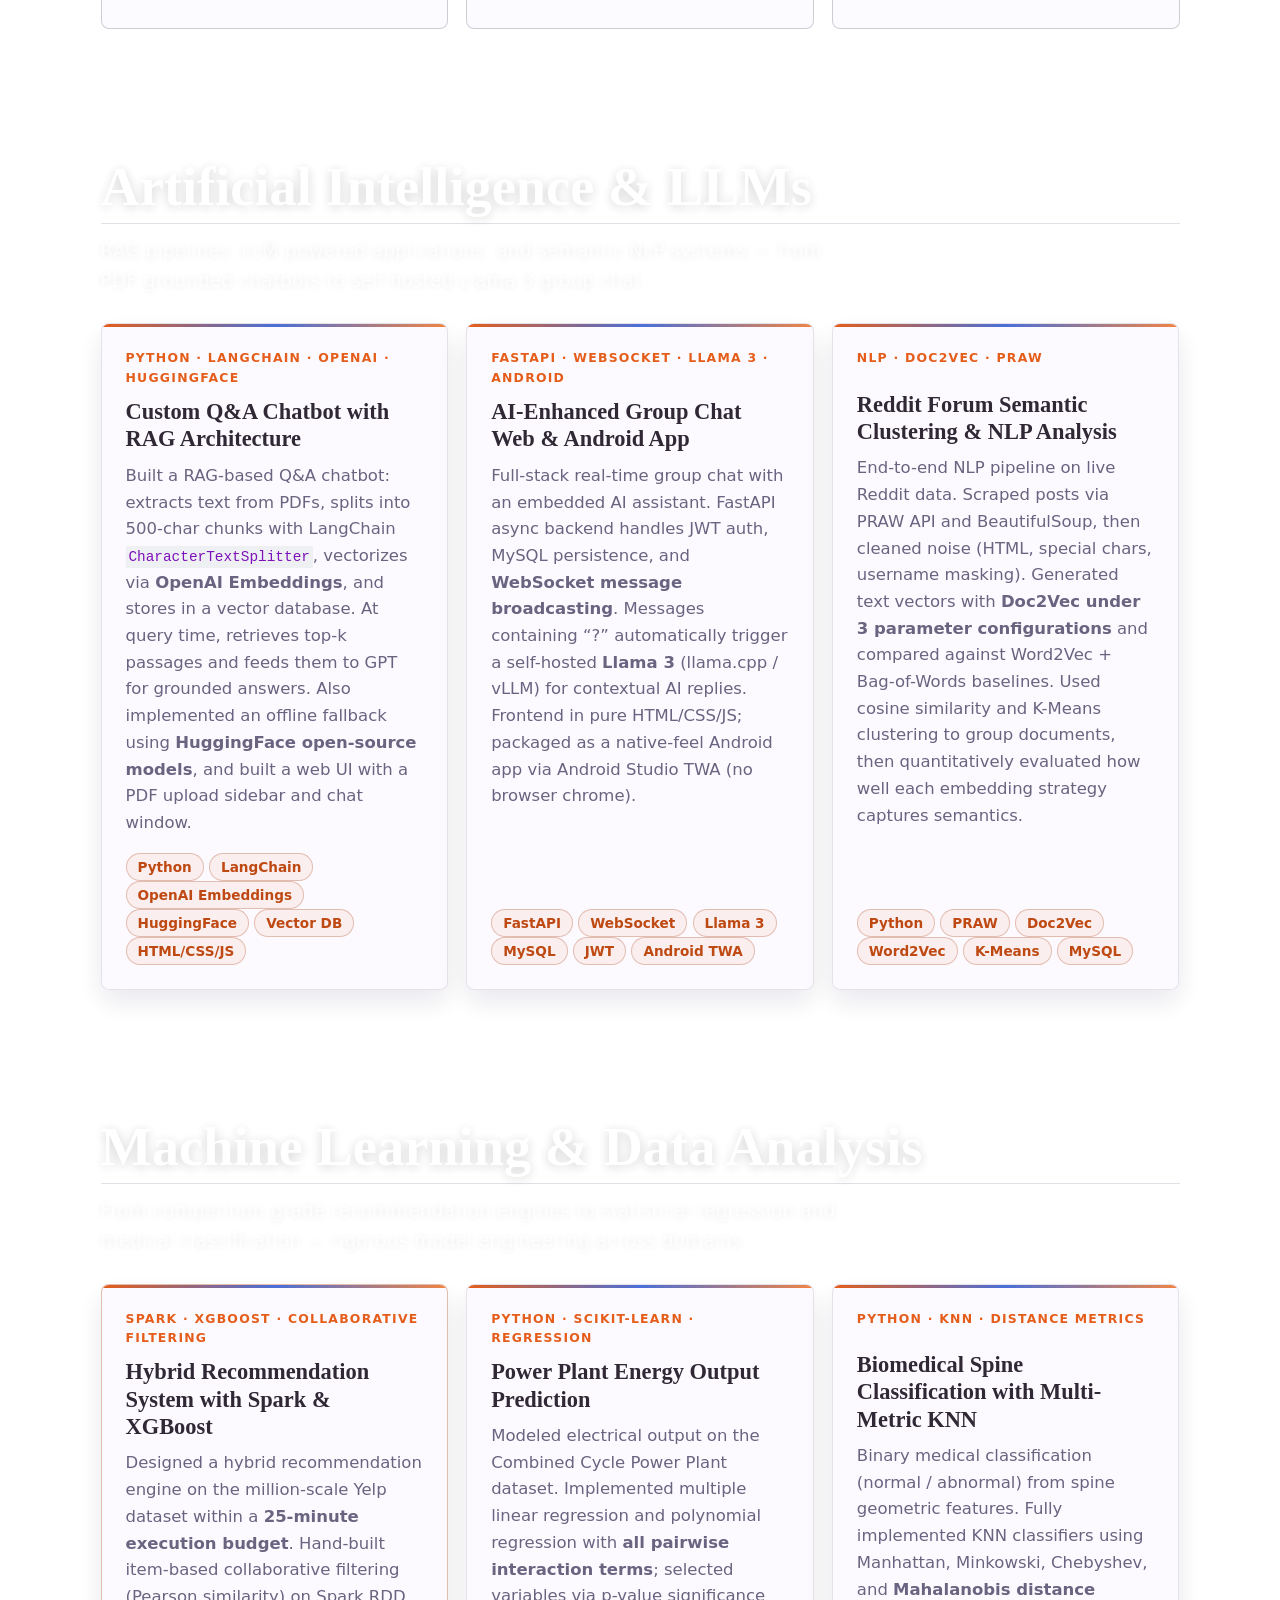
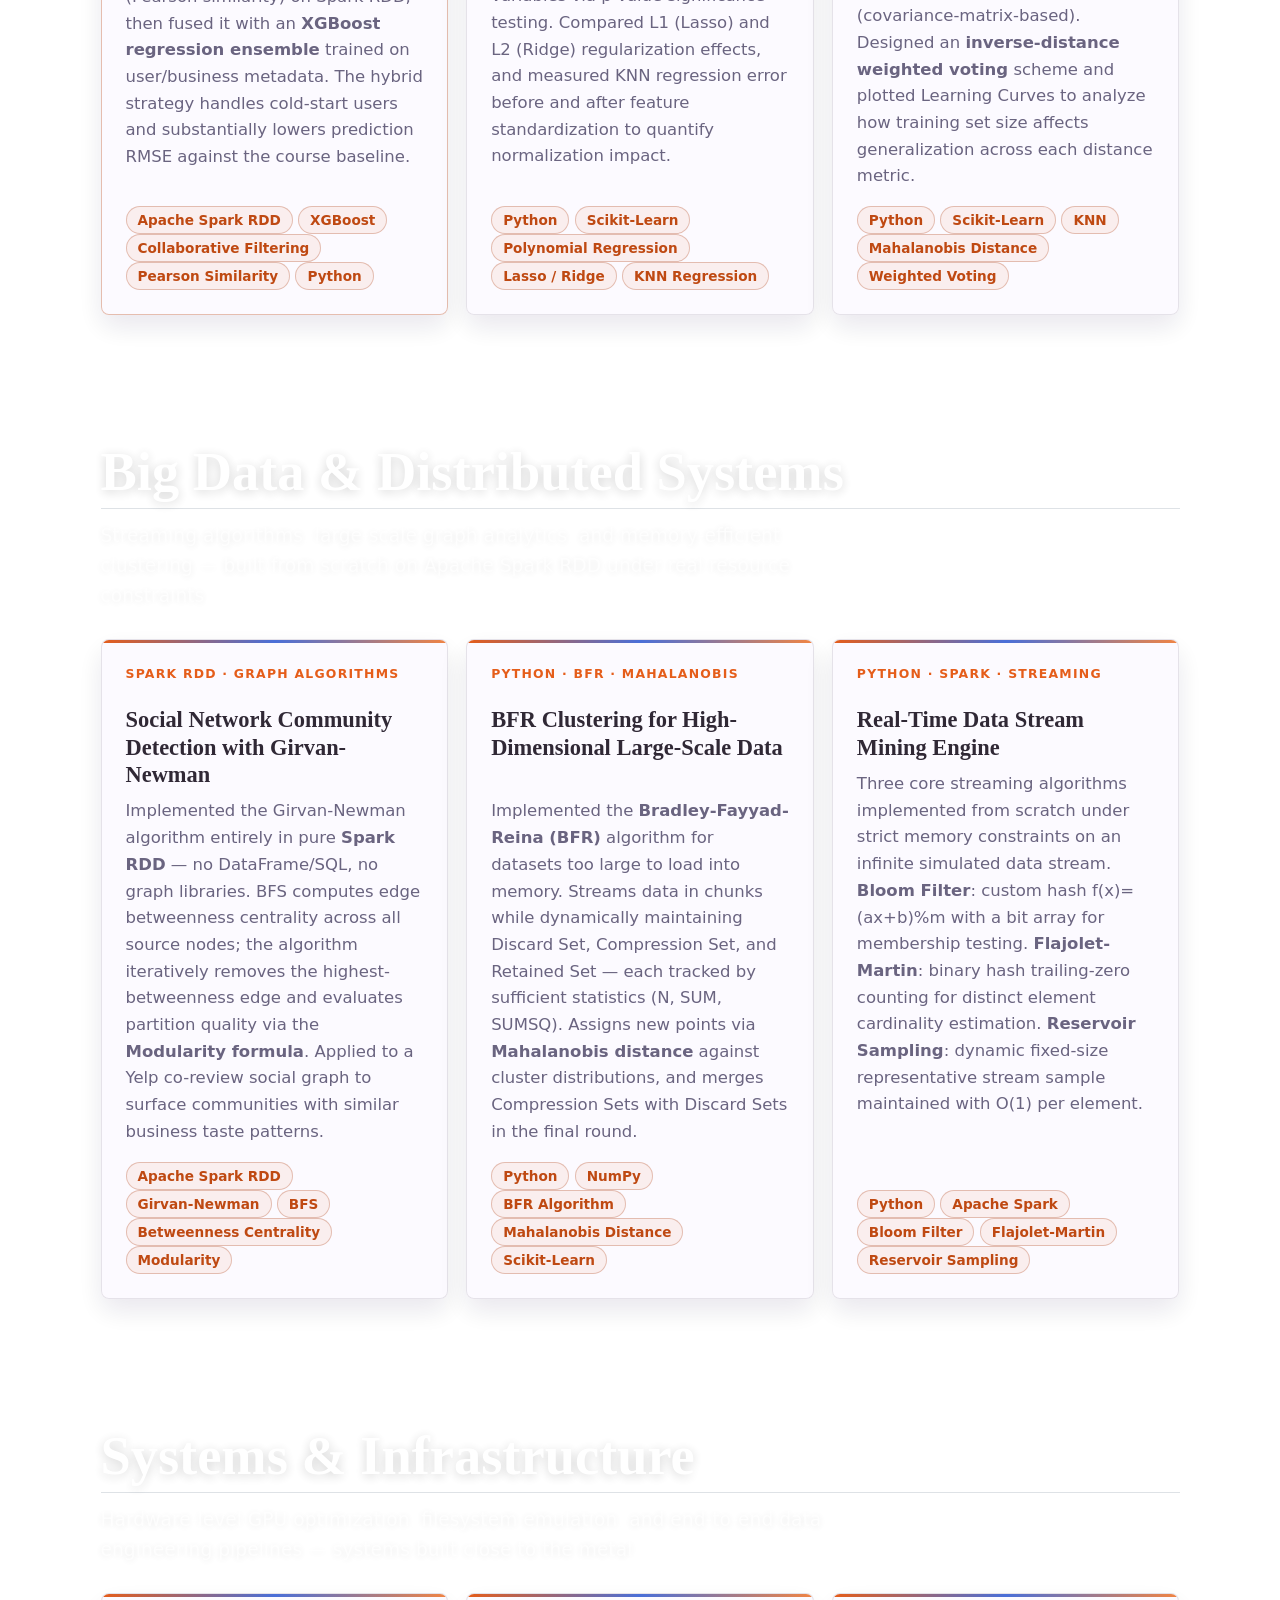
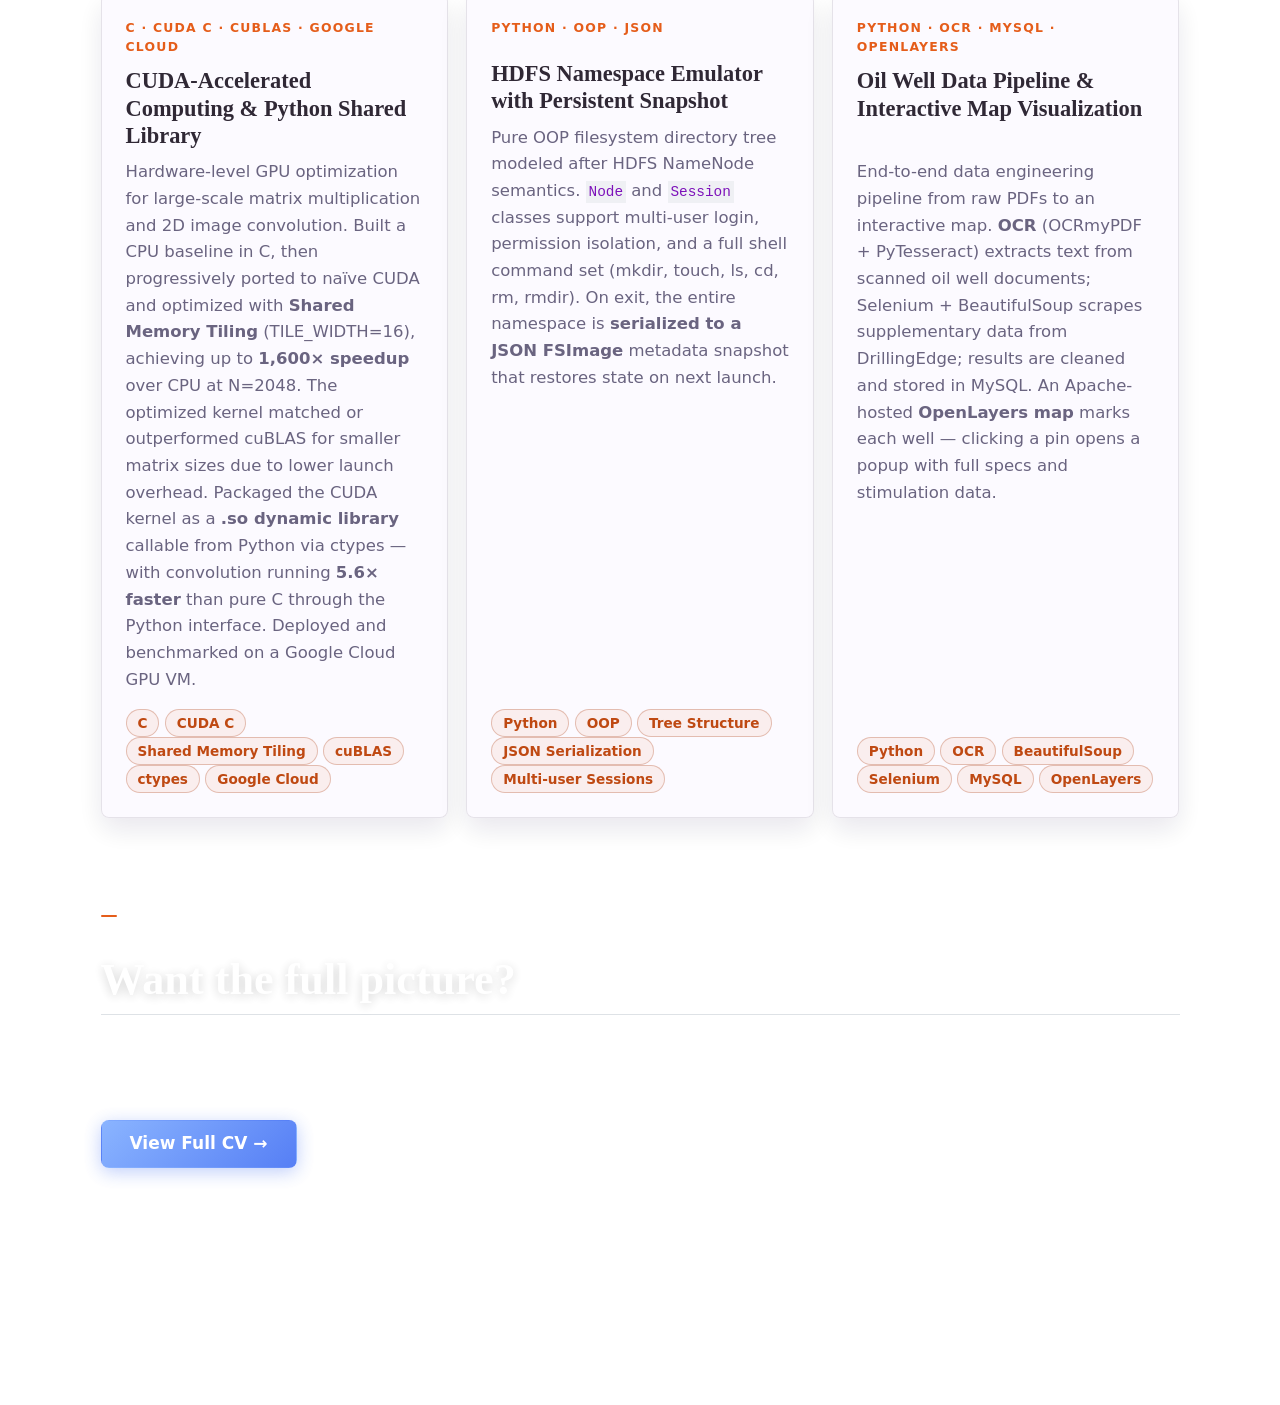
==== commit b6e3bc0f: "Built site for gh-pages" ====
--- a/index.html
+++ b/index.html
@@ -177,7 +177,7 @@
         <div class="eyebrow">MASTER OF APPLIED DATA SCIENCE · USC</div>
         <h1 class="hero-name">HsiangYu<br>Tsai</h1>
       </div>
-      <img src="DSCF3706.JPG" alt="HsiangYu Tsai" class="hero-photo-img">
+      <img src="IMG_6597.JPG" alt="HsiangYu Tsai" class="hero-photo-img">
     </div>
 
     <p class="hero-bio">I turn data into production-grade AI systems — spanning ML pipelines, LLM applications, and GPU-accelerated computing.</p>
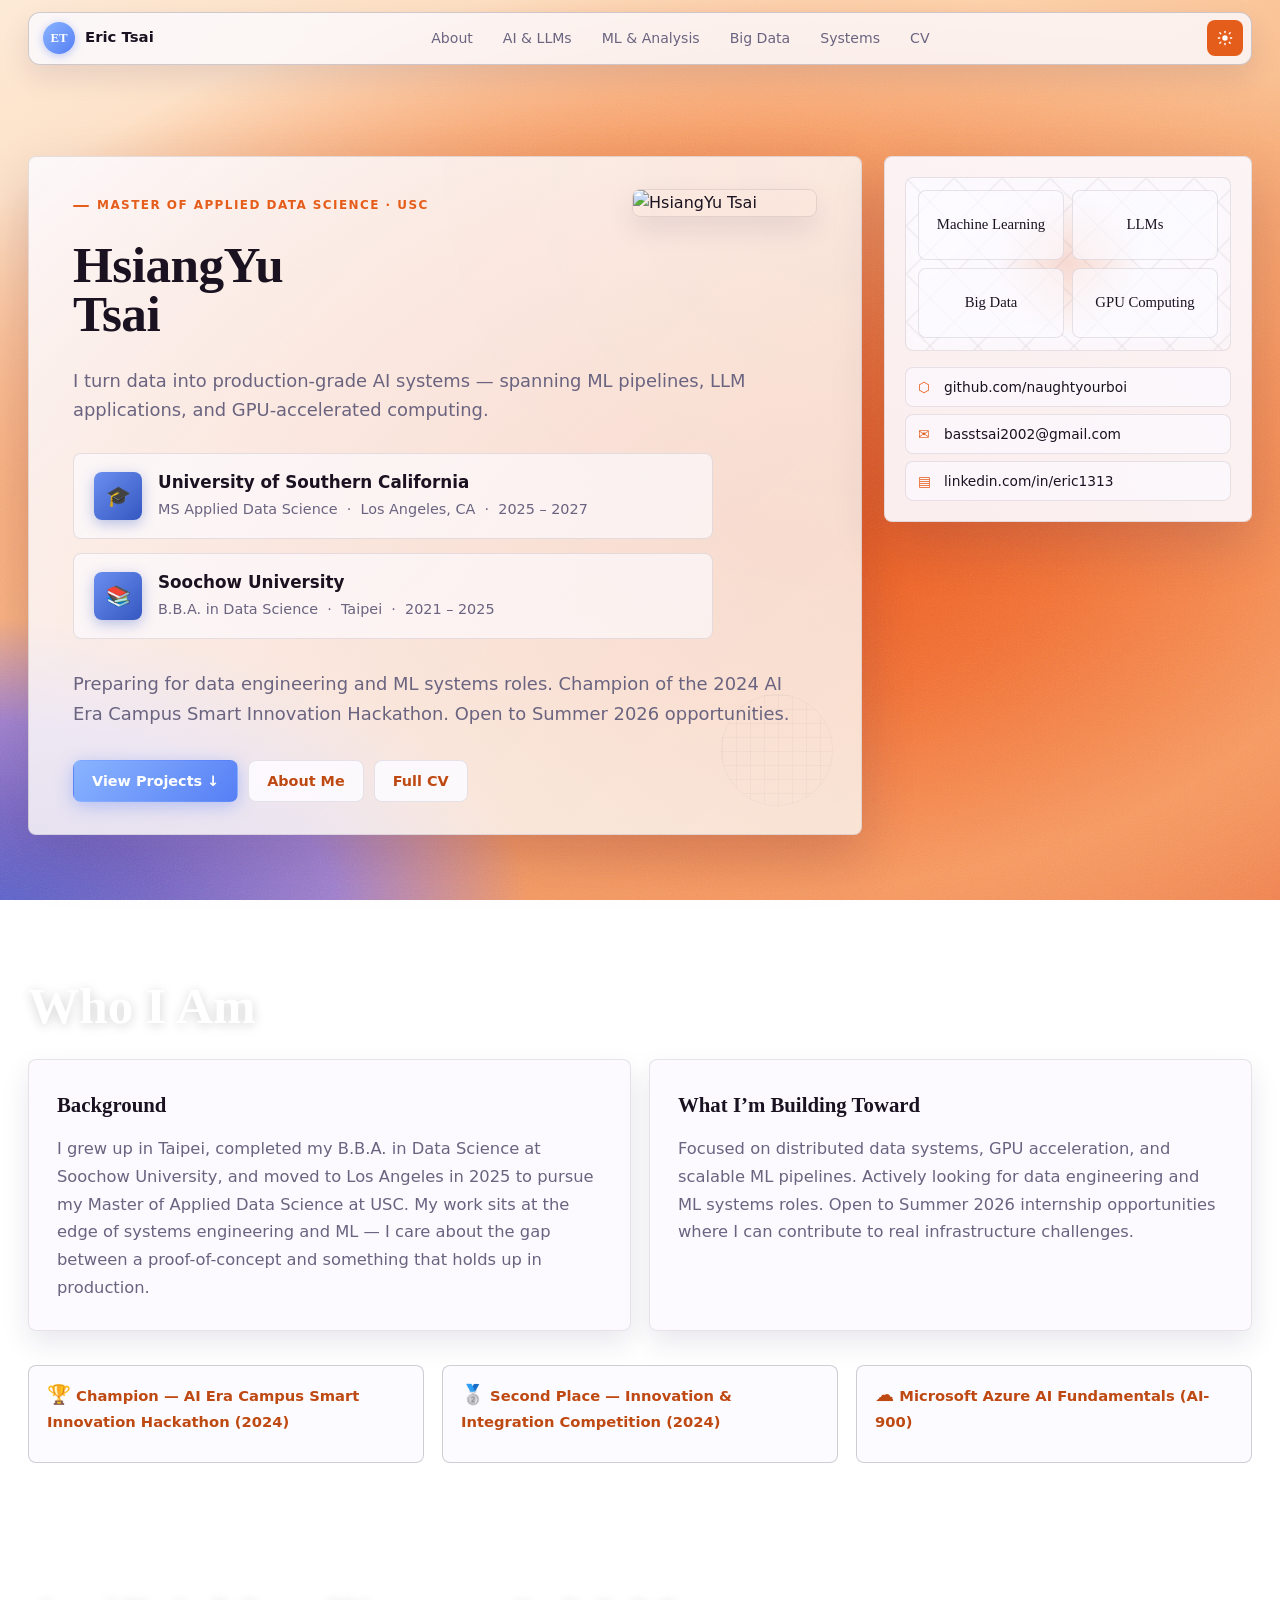
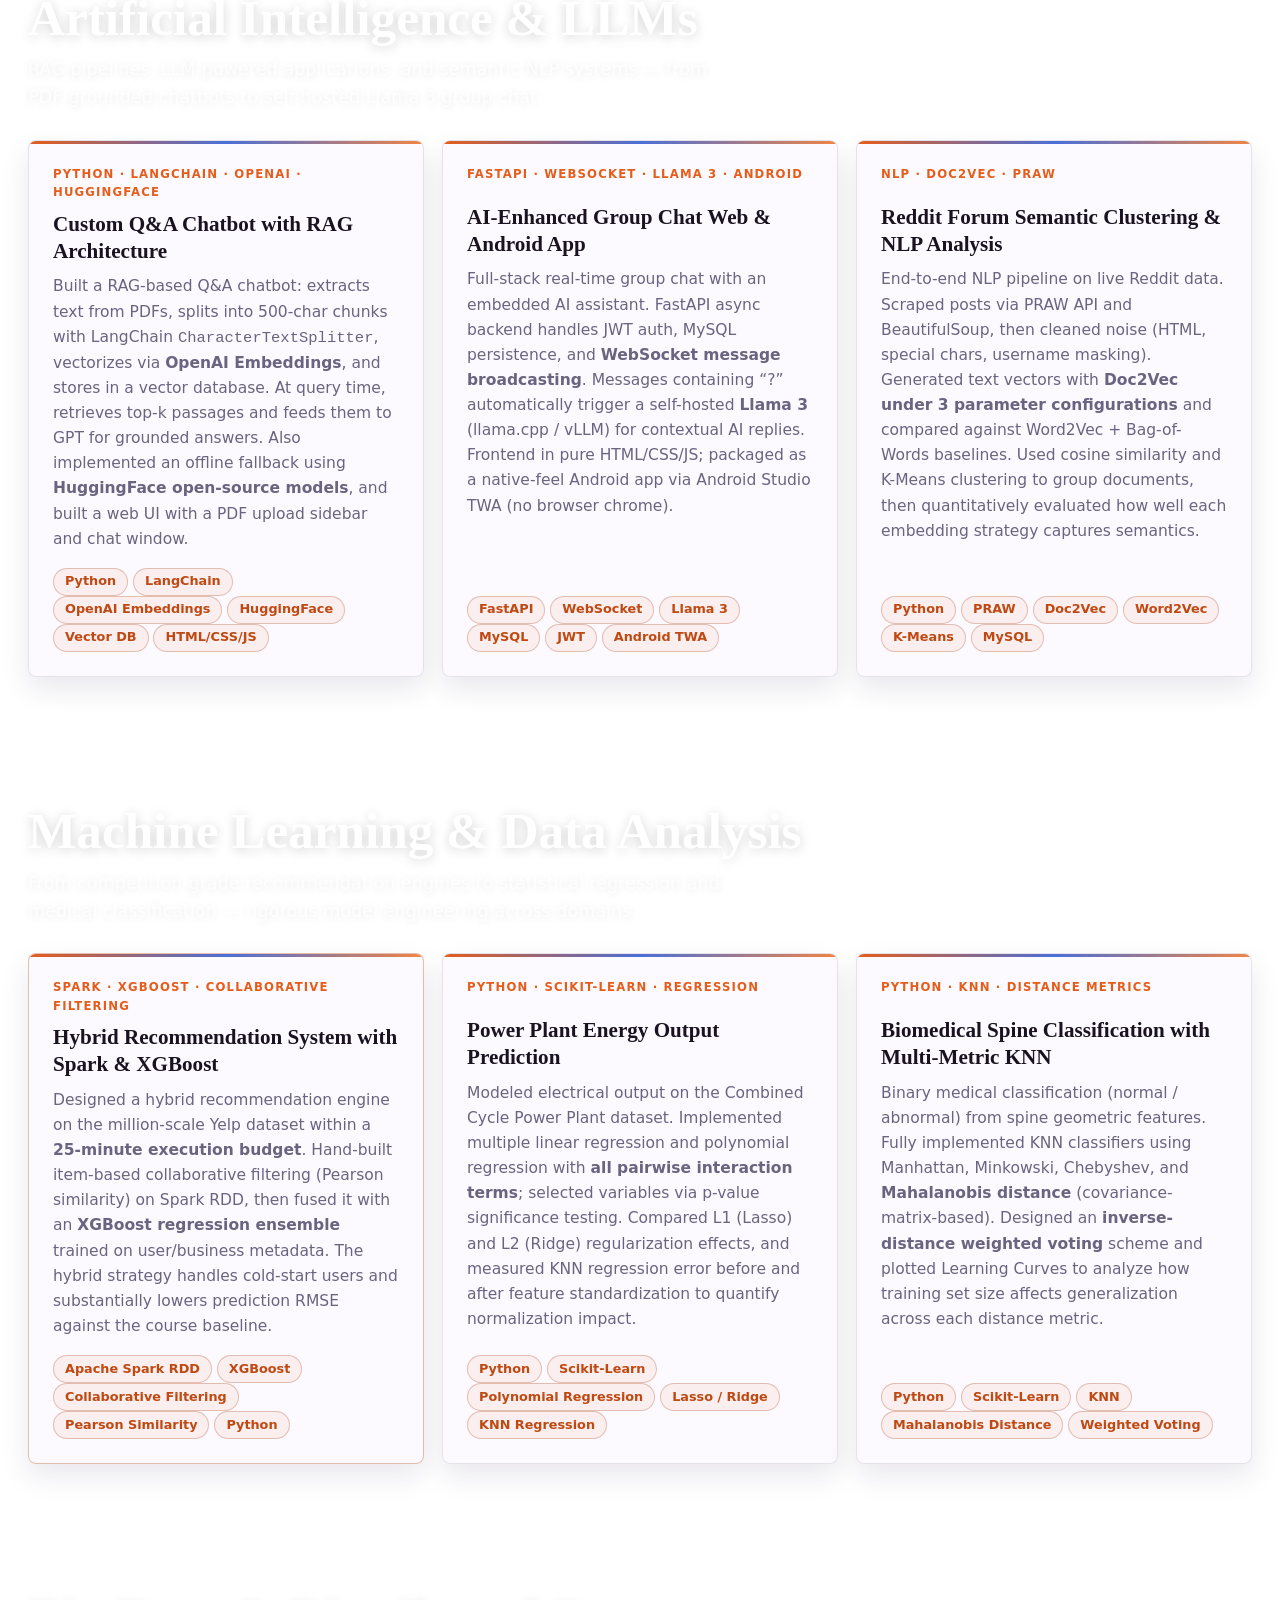
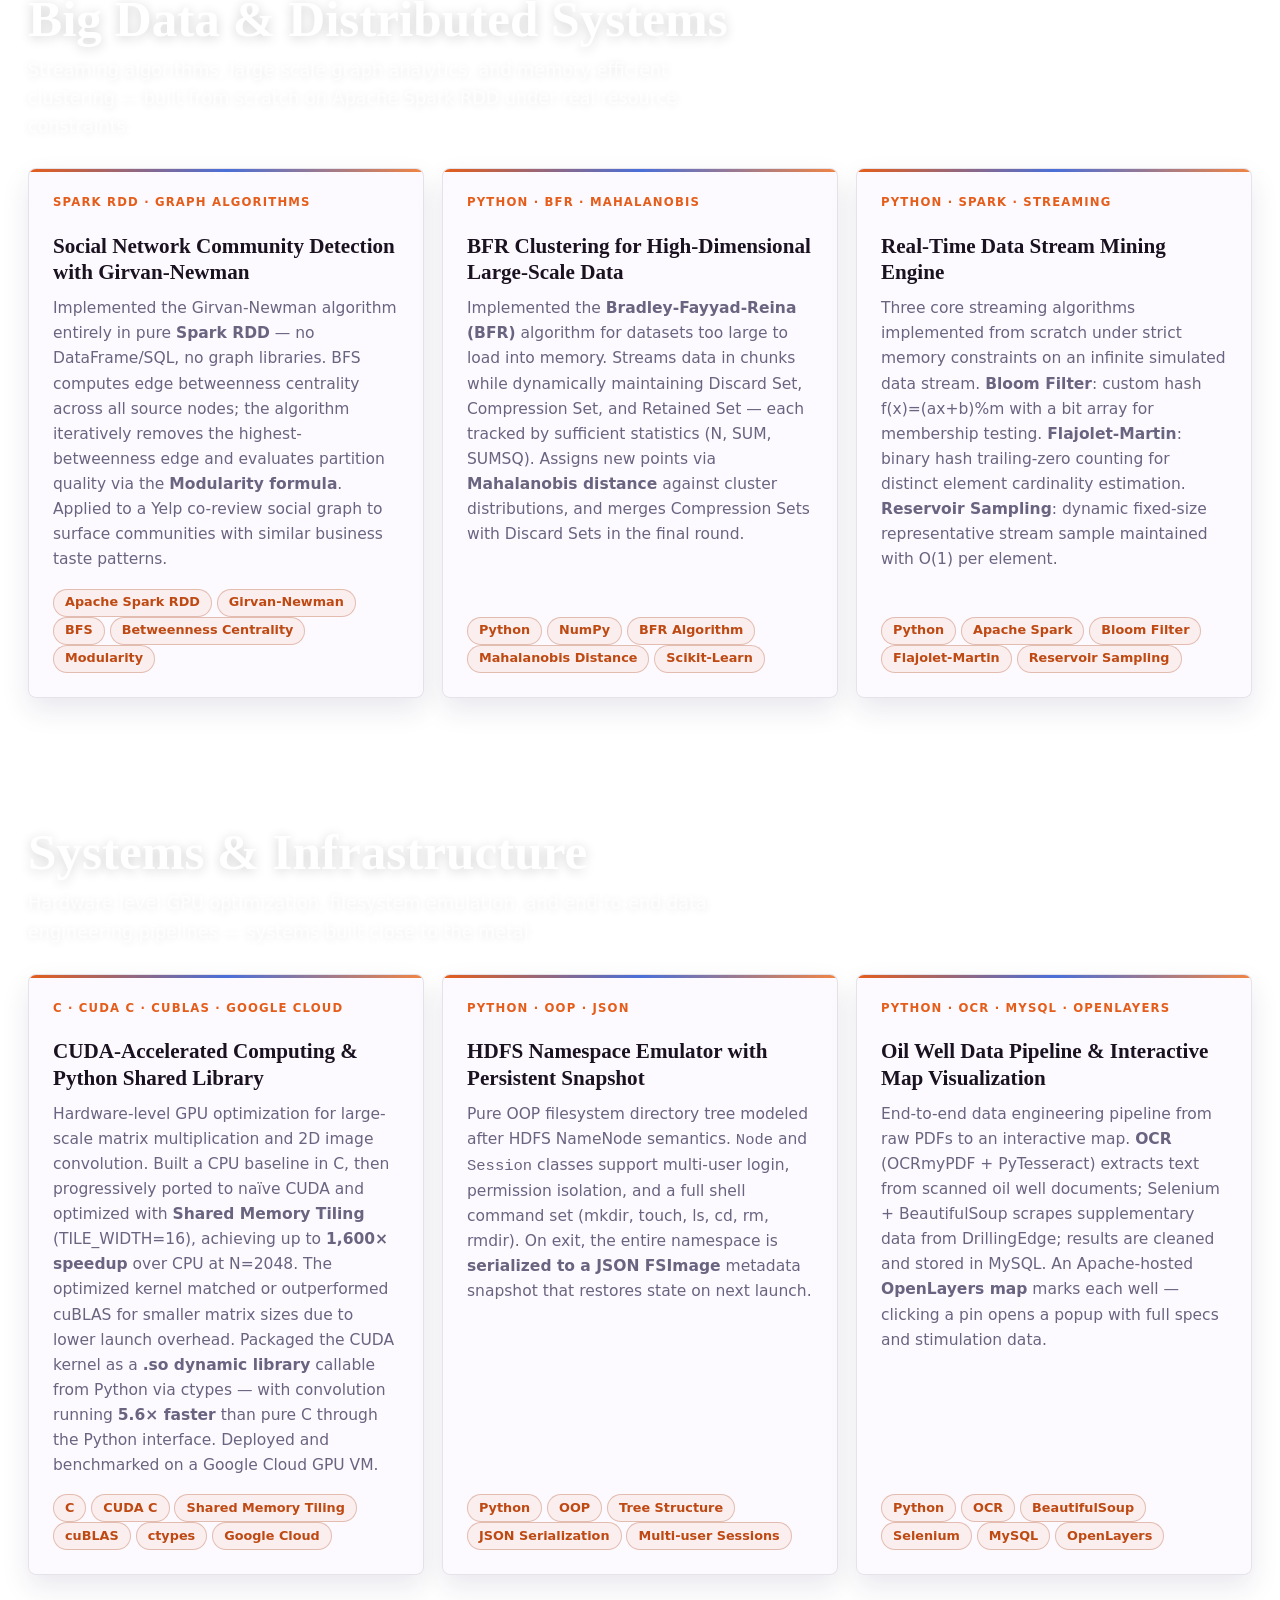
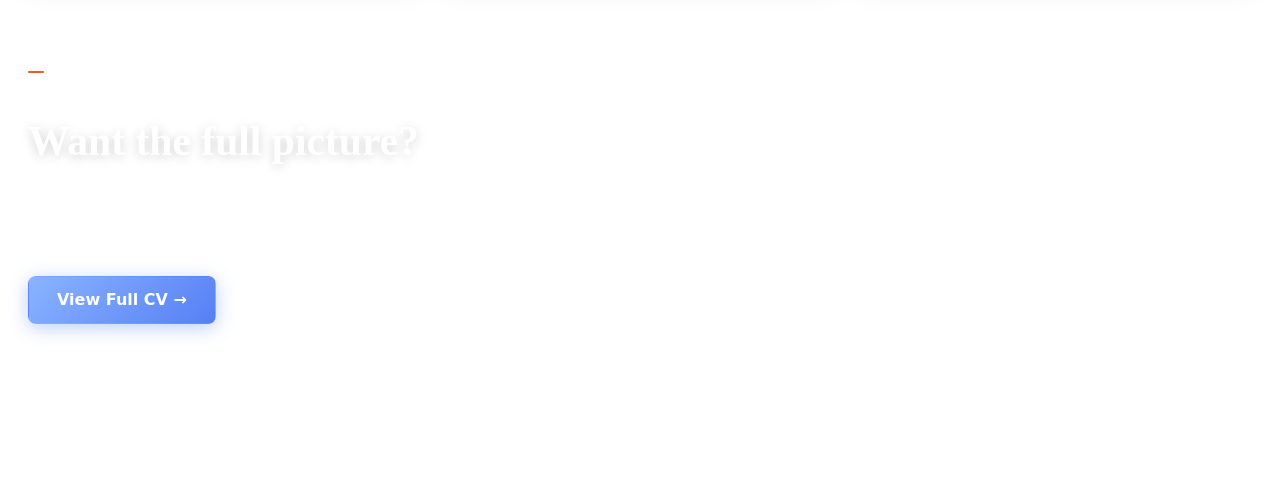
==== commit 5abfbd19: "Built site for gh-pages" ====
--- a/index.html
+++ b/index.html
@@ -42,7 +42,7 @@
 <link href="site_libs/quarto-html/quarto-syntax-highlighting-7f8f88aac4f3542376d5c11b86a4c14d.css" rel="stylesheet" id="quarto-text-highlighting-styles">
 <script src="site_libs/bootstrap/bootstrap.min.js"></script>
 <link href="site_libs/bootstrap/bootstrap-icons.css" rel="stylesheet">
-<link href="site_libs/bootstrap/bootstrap-3e7735b7b22659e5fa437aca0bb49075.min.css" rel="stylesheet" append-hash="true" id="quarto-bootstrap" data-mode="light">
+<link href="site_libs/bootstrap/bootstrap-158031087360bce0ff56dc785ce39e06.min.css" rel="stylesheet" append-hash="true" id="quarto-bootstrap" data-mode="light">
 <script id="quarto-search-options" type="application/json">{
   "location": "navbar",
   "copy-button": false,
@@ -673,7 +673,7 @@
     }
       var localhostRegex = new RegExp(/^(?:http|https):\/\/localhost\:?[0-9]*\//);
       var mailtoRegex = new RegExp(/^mailto:/);
-        var filterRegex = new RegExp("https:\/\/naughtyourboi\.github\.io\/");
+        var filterRegex = new RegExp("https:\/\/naughtyourboi\.github\.io");
       var isInternal = (href) => {
           return filterRegex.test(href) || localhostRegex.test(href) || mailtoRegex.test(href);
       }
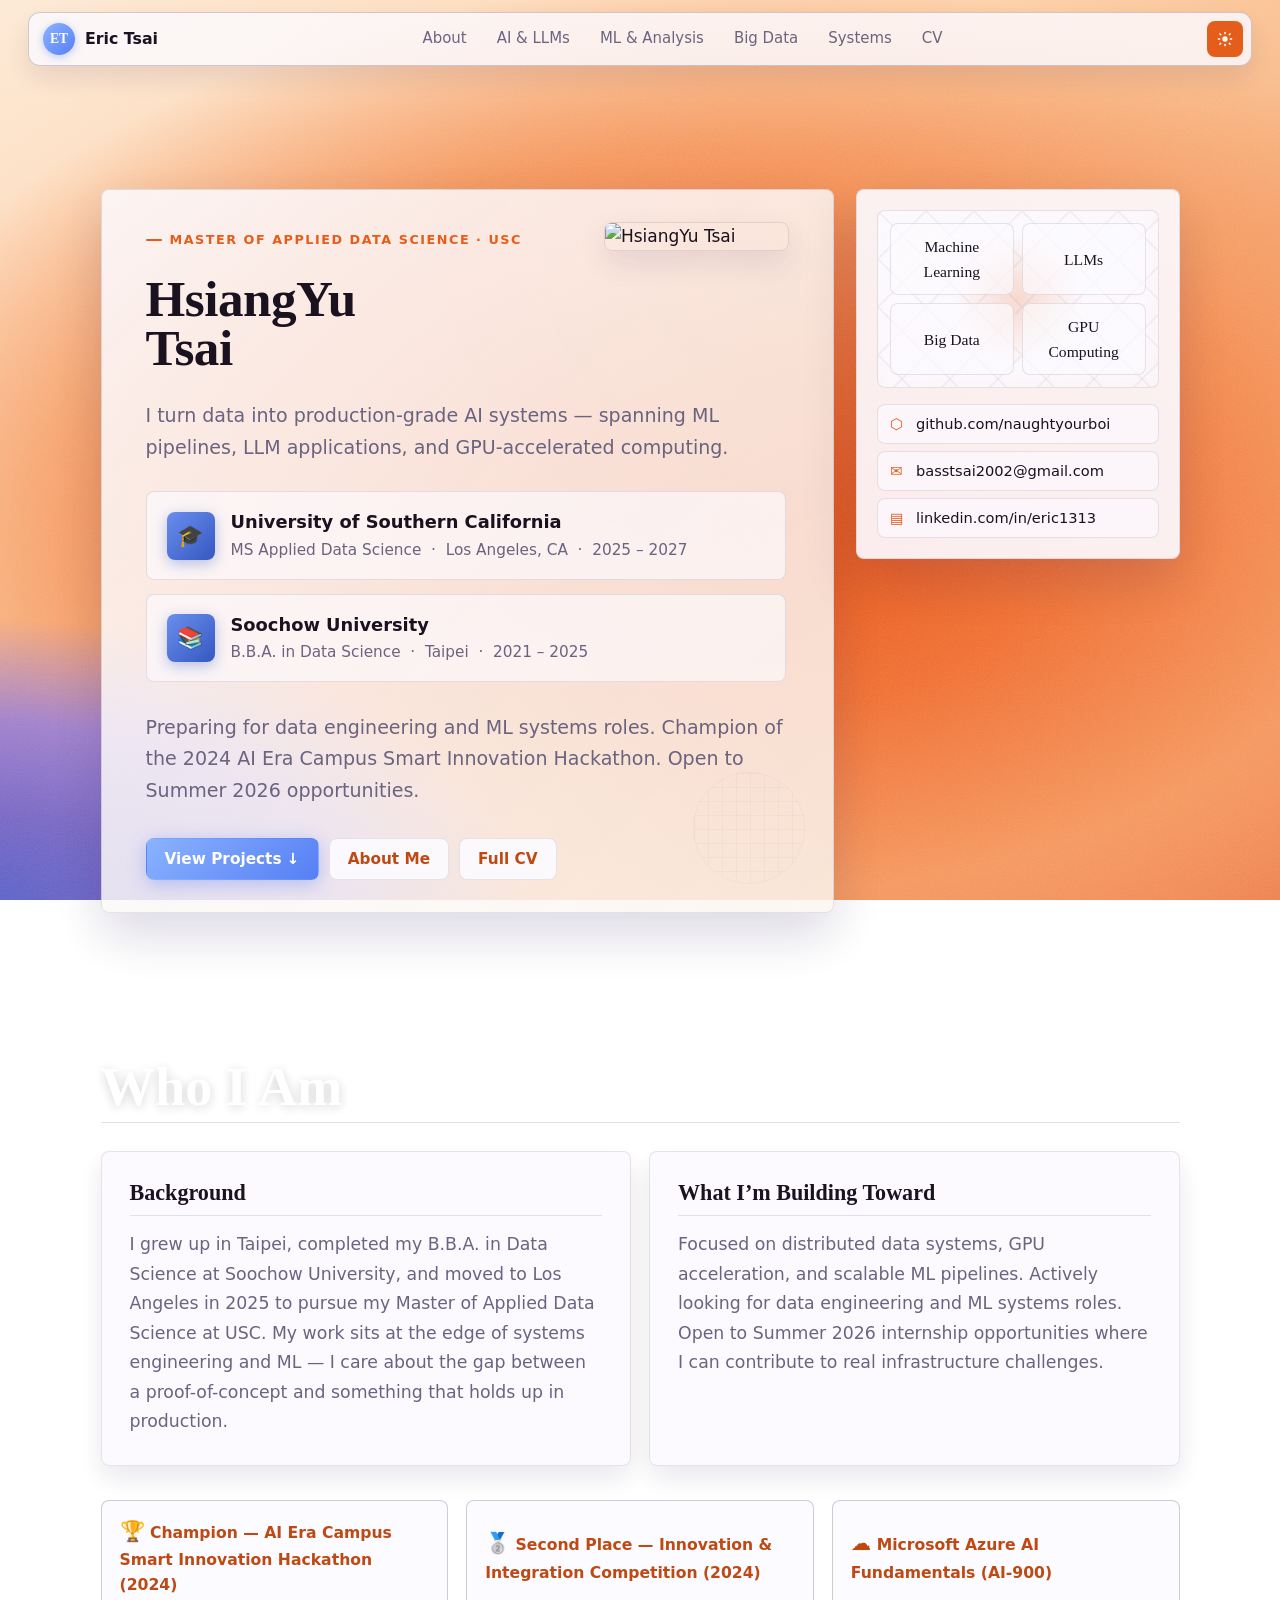
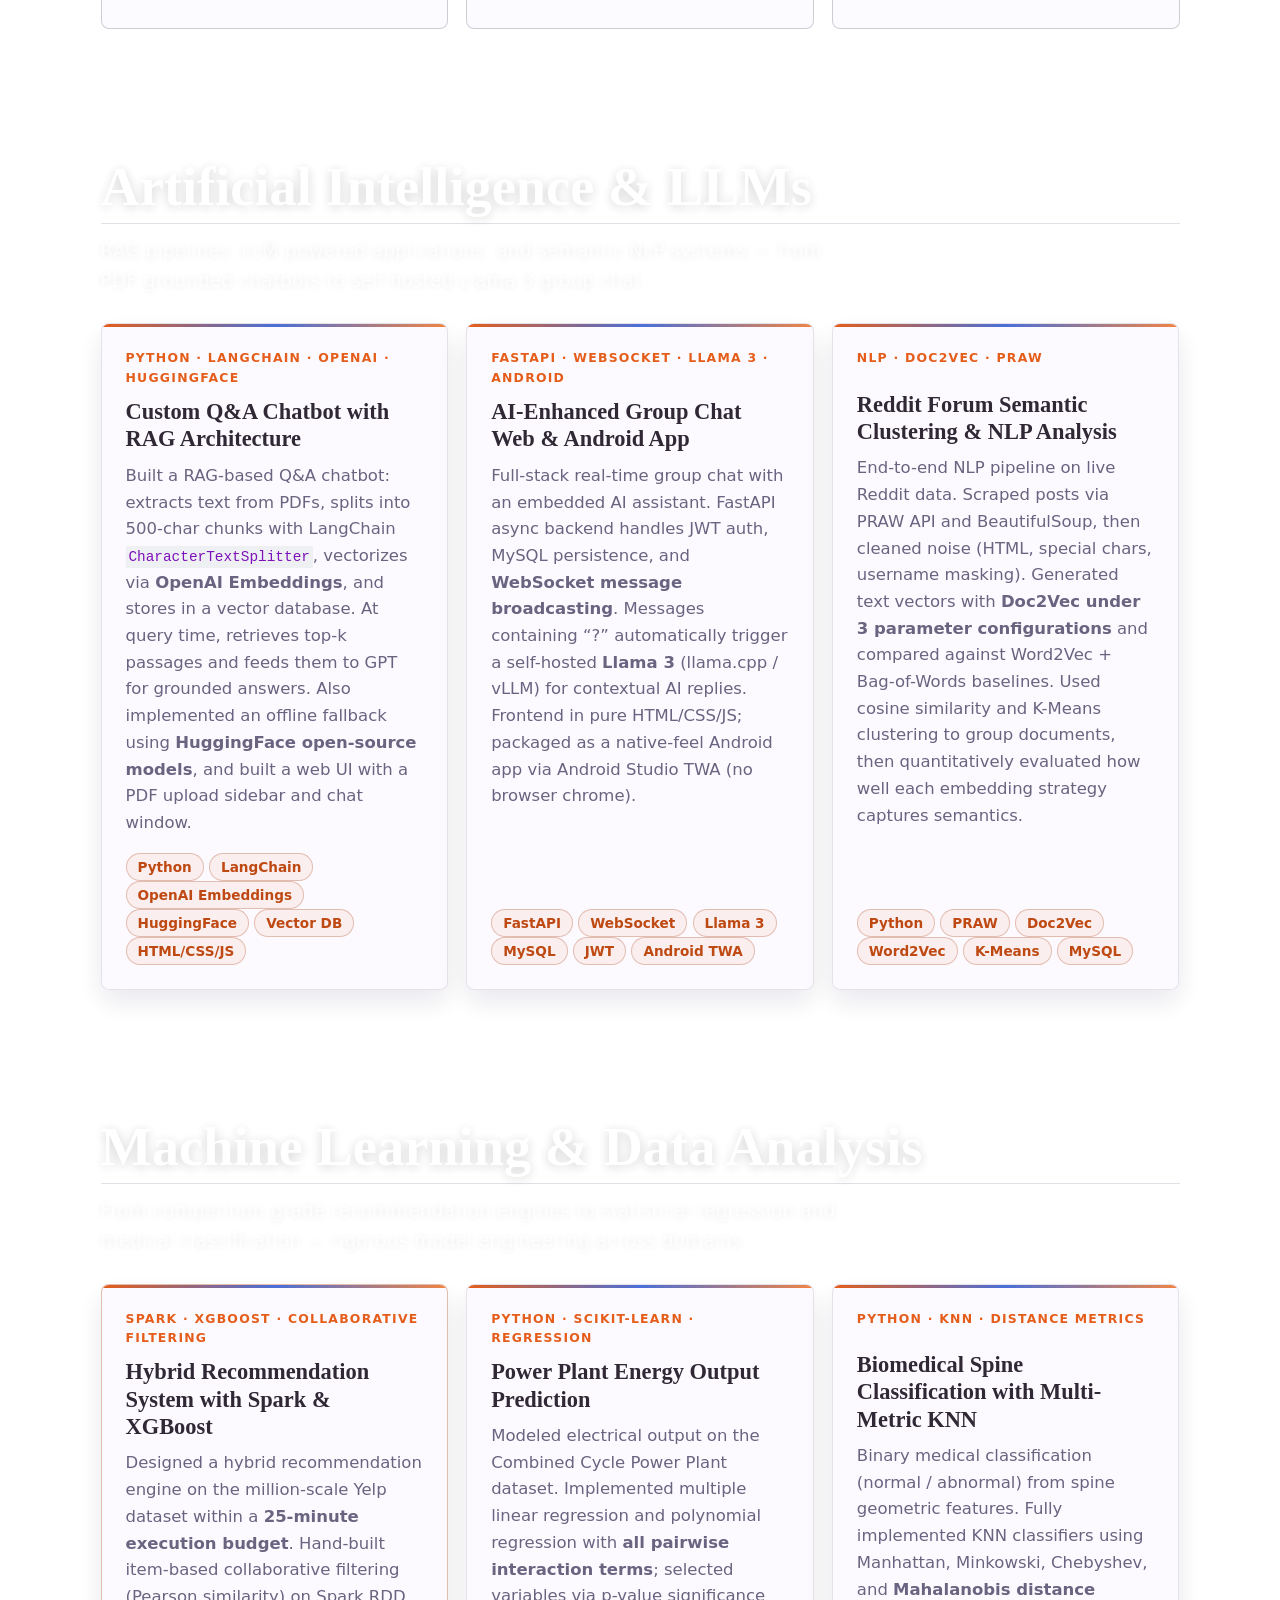
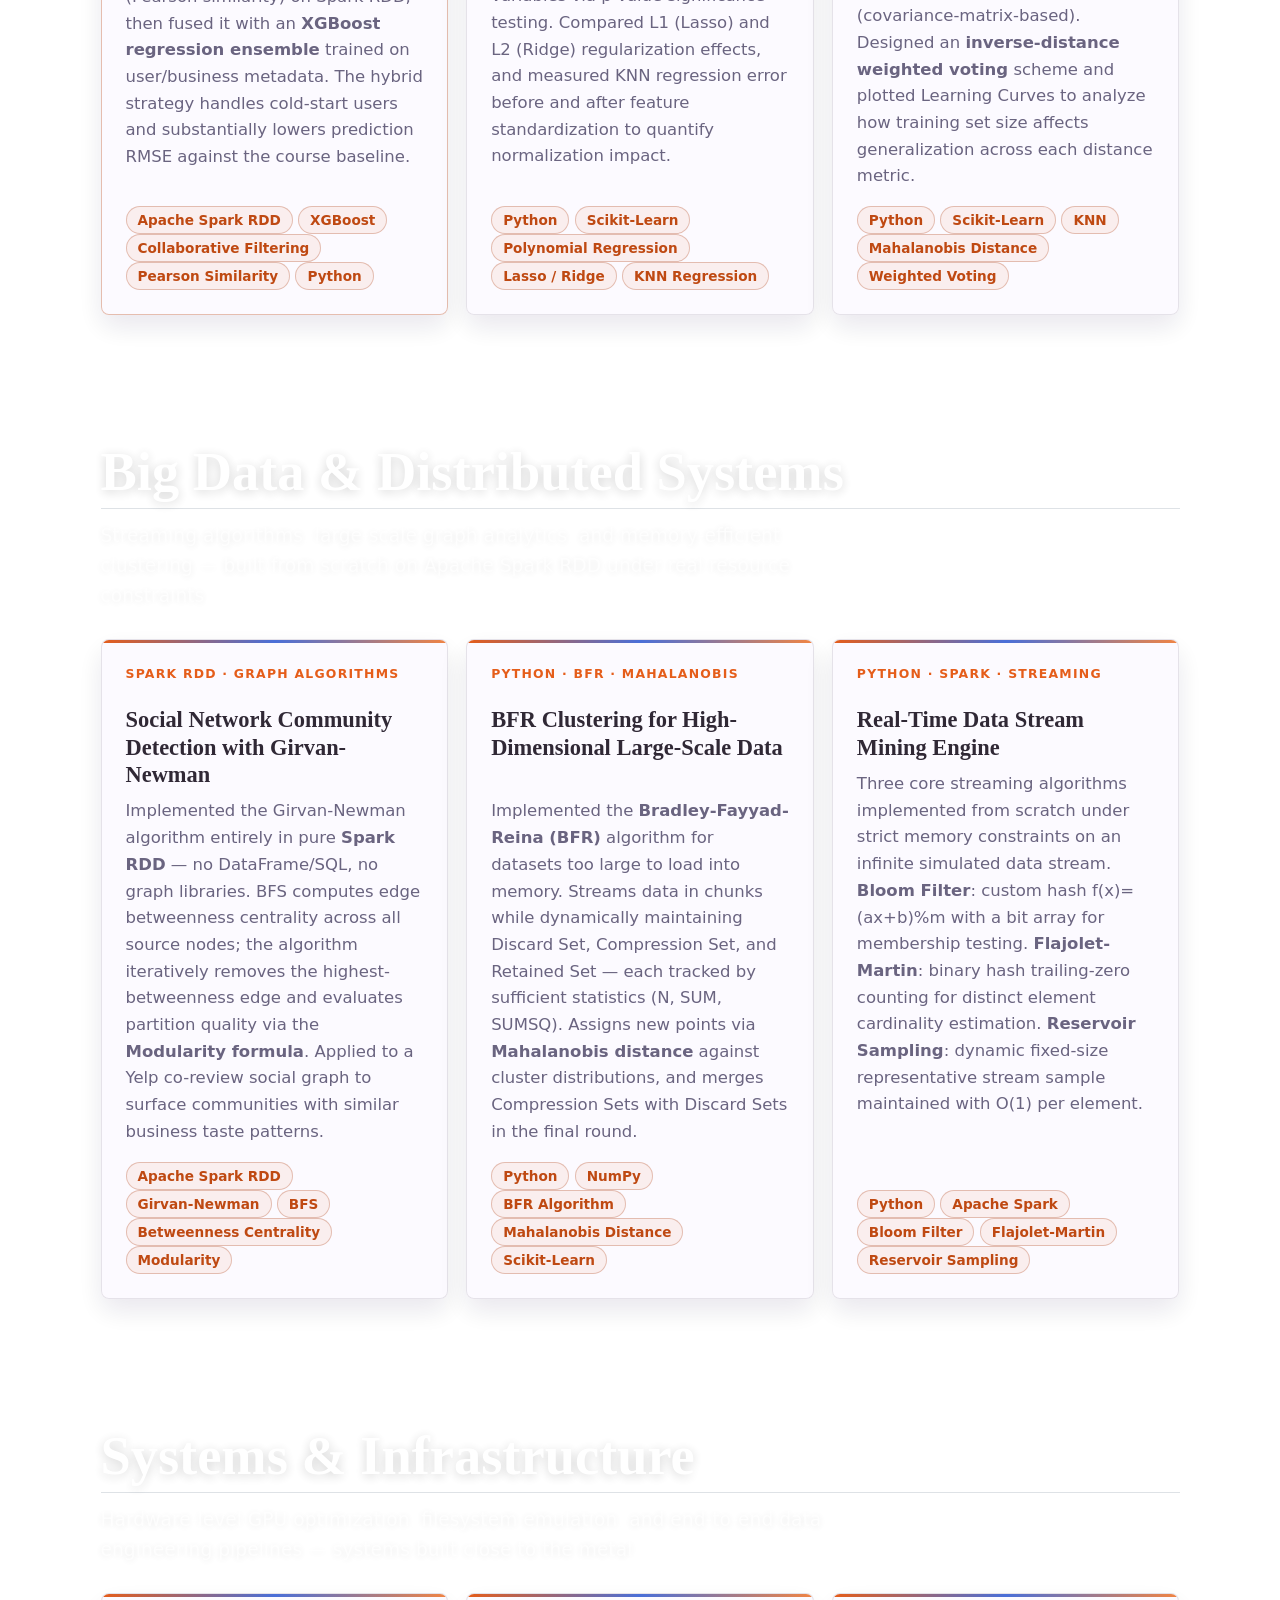
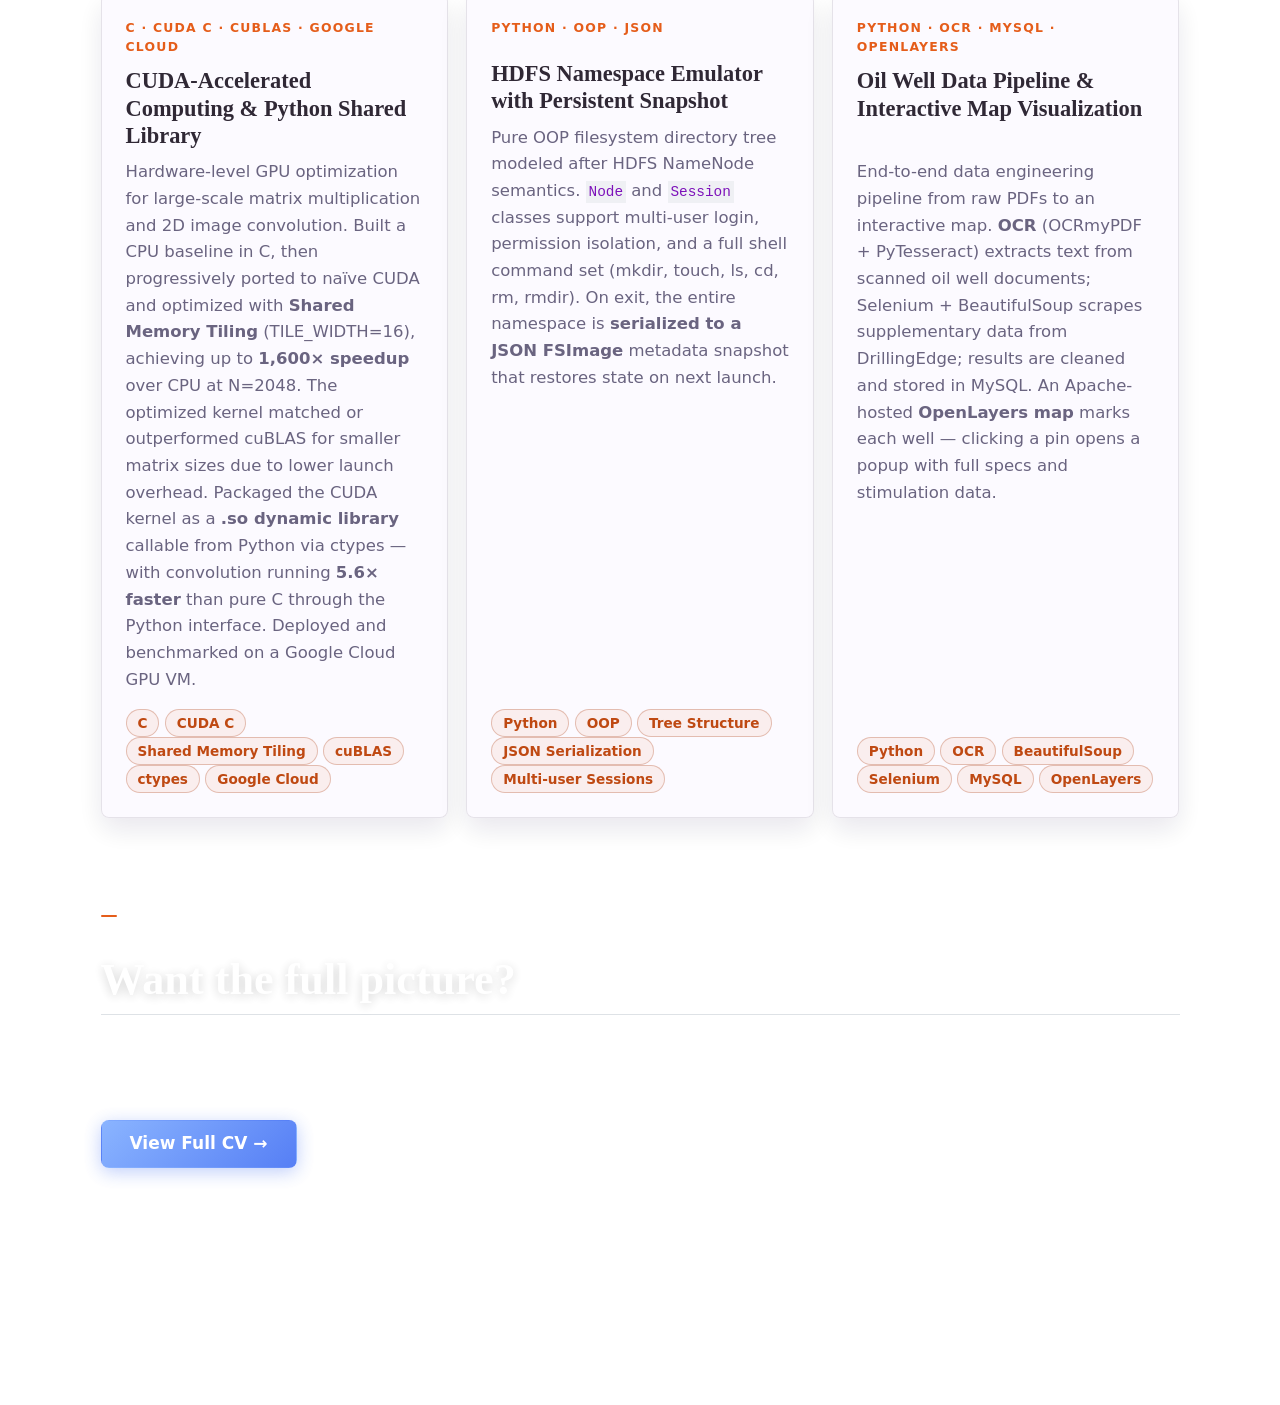
==== commit 5077774d: "Built site for gh-pages" ====
--- a/index.html
+++ b/index.html
@@ -42,7 +42,7 @@
 <link href="site_libs/quarto-html/quarto-syntax-highlighting-7f8f88aac4f3542376d5c11b86a4c14d.css" rel="stylesheet" id="quarto-text-highlighting-styles">
 <script src="site_libs/bootstrap/bootstrap.min.js"></script>
 <link href="site_libs/bootstrap/bootstrap-icons.css" rel="stylesheet">
-<link href="site_libs/bootstrap/bootstrap-158031087360bce0ff56dc785ce39e06.min.css" rel="stylesheet" append-hash="true" id="quarto-bootstrap" data-mode="light">
+<link href="site_libs/bootstrap/bootstrap-3e7735b7b22659e5fa437aca0bb49075.min.css" rel="stylesheet" append-hash="true" id="quarto-bootstrap" data-mode="light">
 <script id="quarto-search-options" type="application/json">{
   "location": "navbar",
   "copy-button": false,
